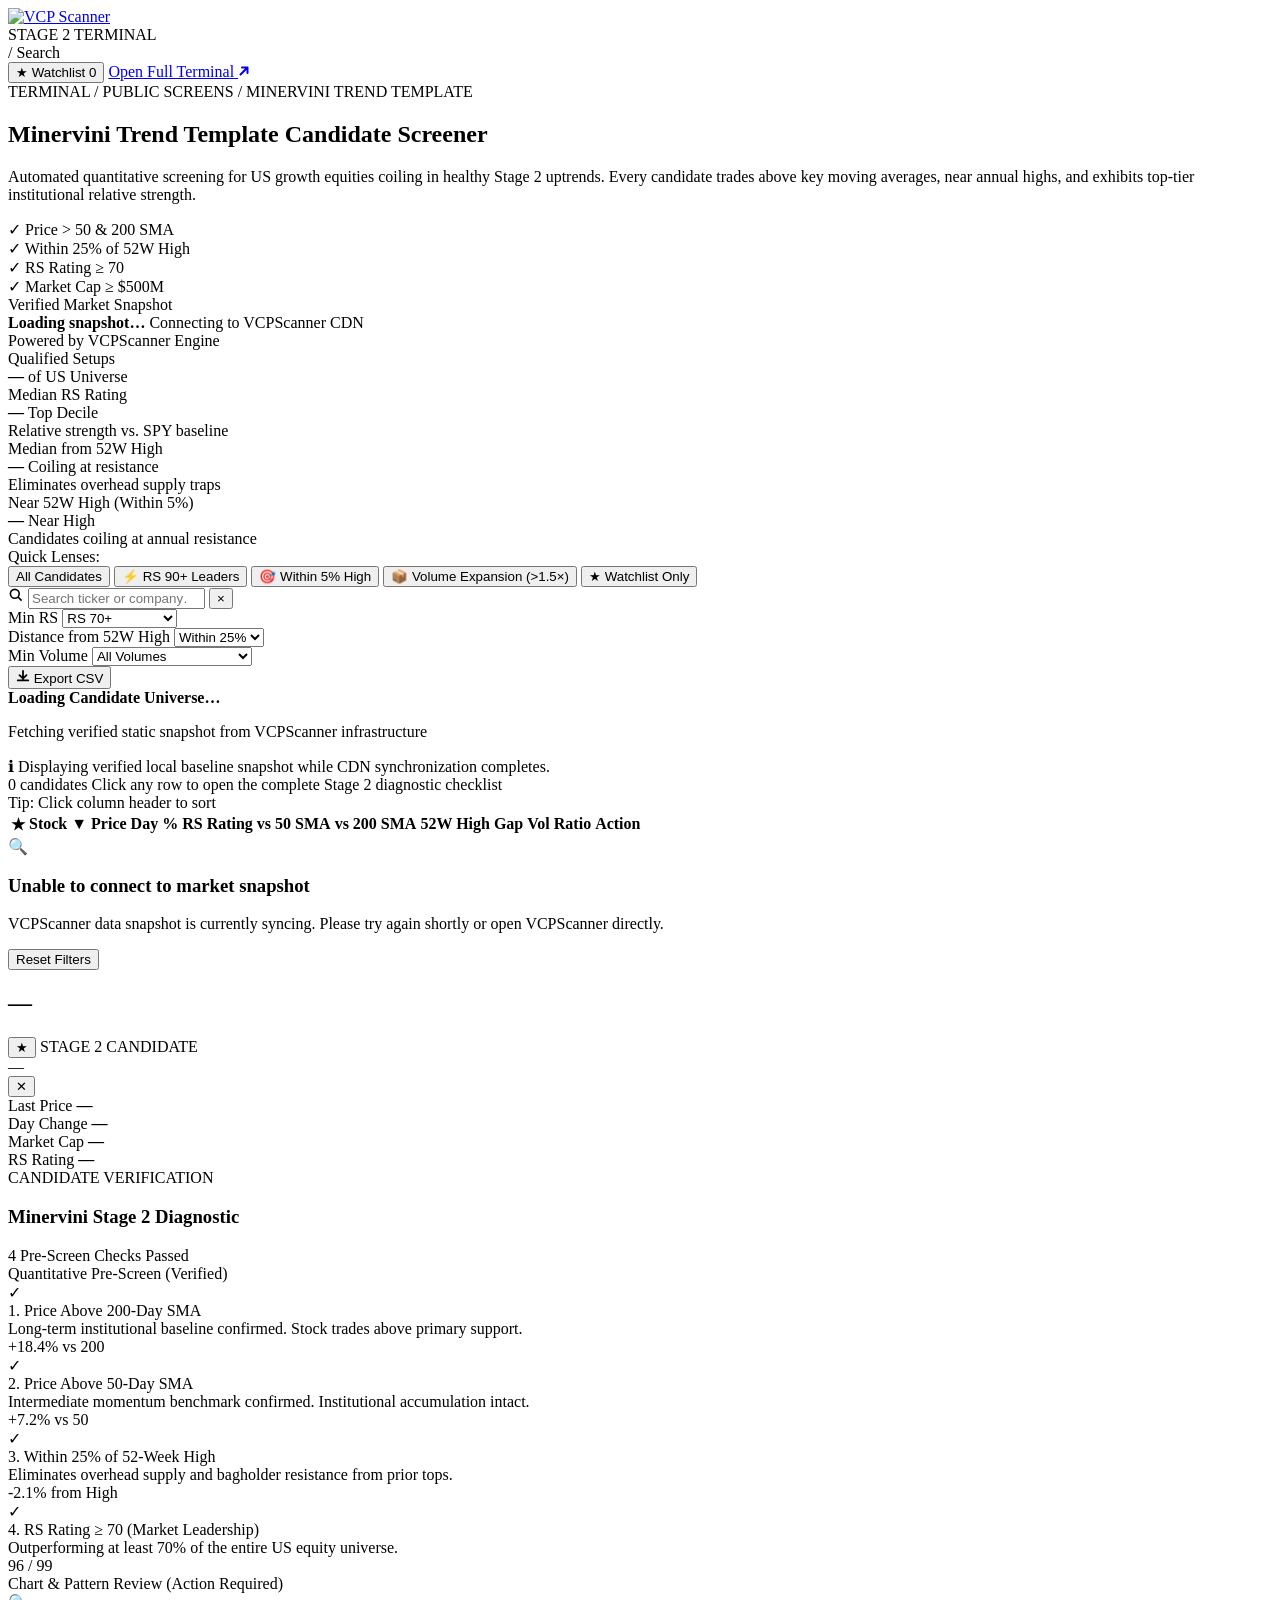
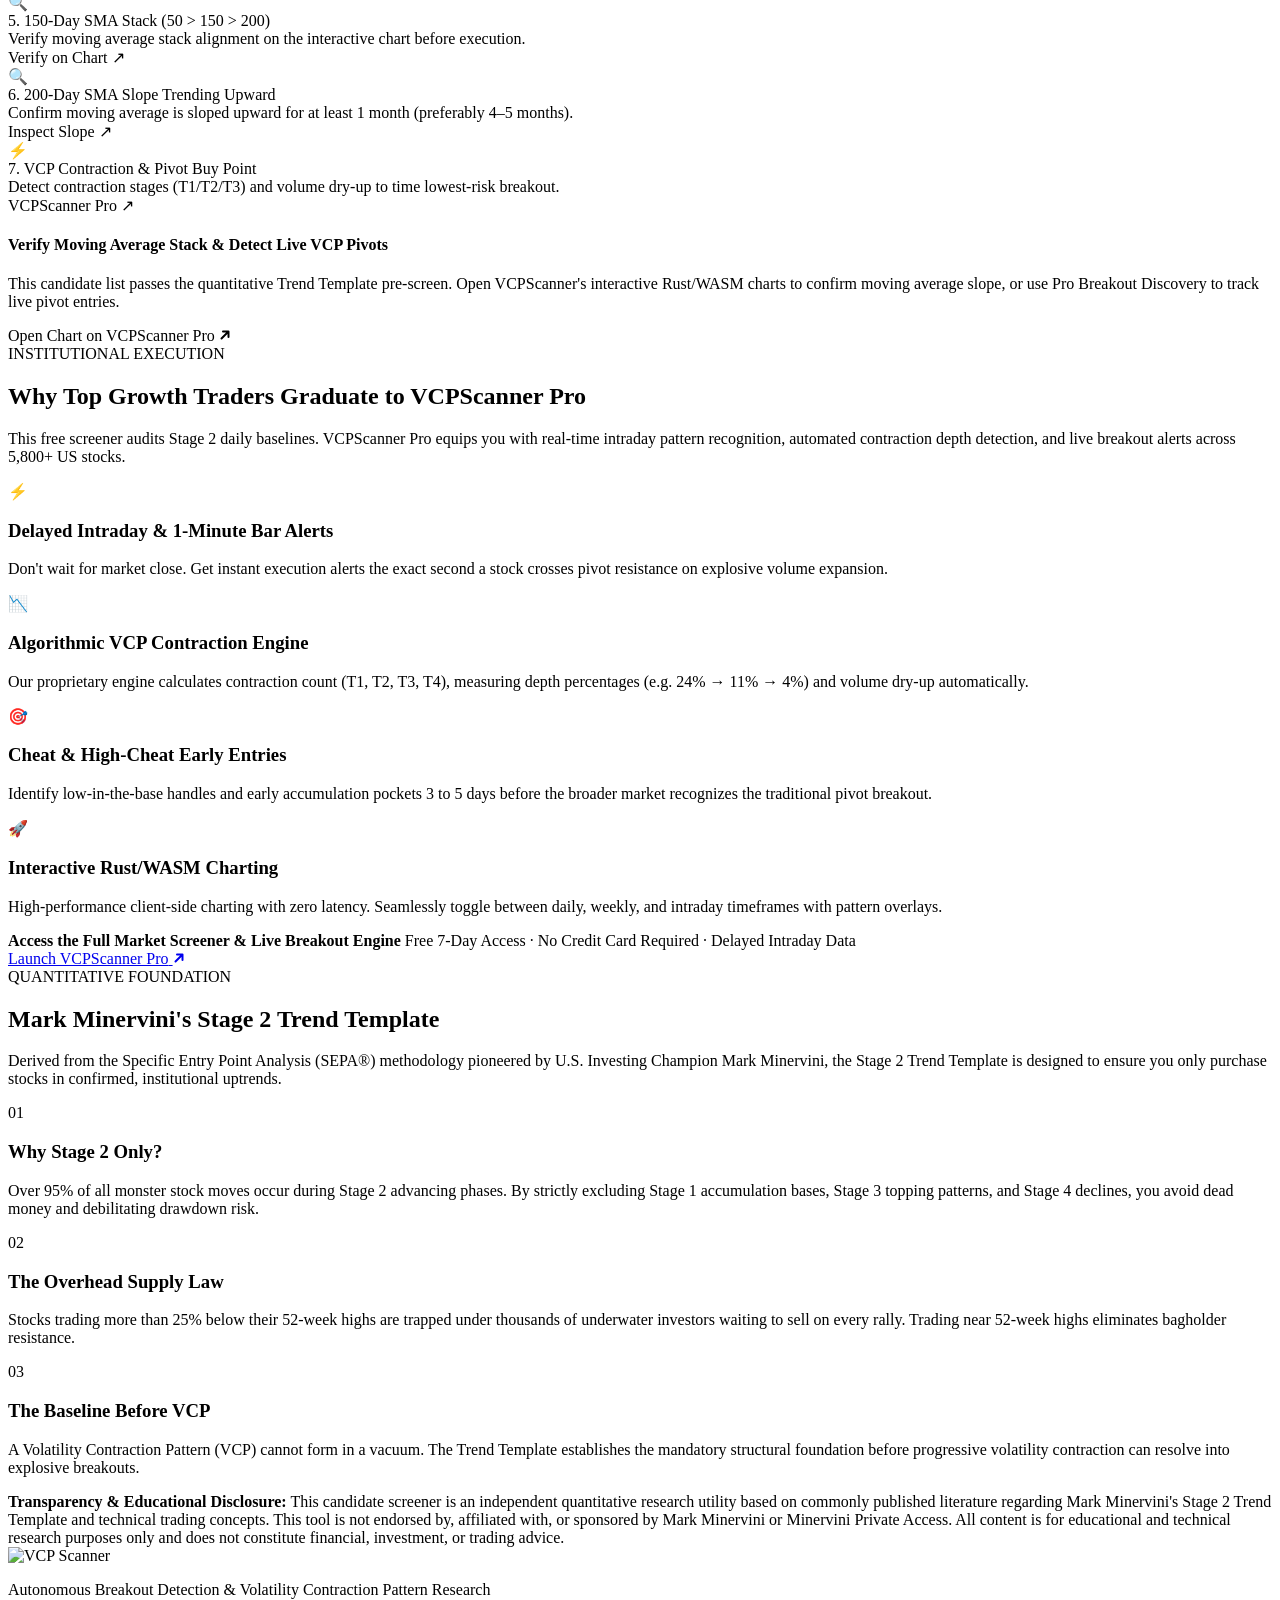
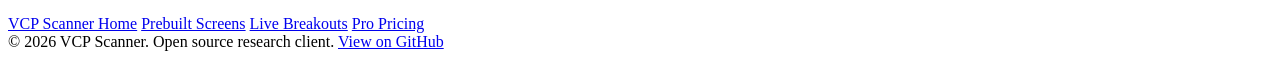
==== index.html @ d5af8a8f "Add index.html" ====
<!doctype html>
<html lang="en">
<head>
  <meta charset="utf-8">
  <meta name="viewport" content="width=device-width, initial-scale=1">
  <meta name="description" content="Free Minervini Trend Template stock screener. Real-time candidate ranking for US Stage 2 growth stocks passing moving average alignment, 52-week-high proximity, and RS Rating >= 70.">
  <meta name="keywords" content="Minervini trend template screener, Stage 2 stock scanner, VCP screener, Mark Minervini 8 rules, relative strength rating, breakout trading">
  <meta name="robots" content="index,follow,max-image-preview:large">
  <link rel="canonical" href="https://Anish1294.github.io/minervini-trend-template-screener/">
  
  <!-- Open Graph -->
  <meta property="og:type" content="website">
  <meta property="og:site_name" content="VCP Scanner">
  <meta property="og:title" content="Minervini Trend Template Stock Screener | VCP Scanner">
  <meta property="og:description" content="Institutional-grade Stage 2 trend scanner. Filter, inspect, and export US stocks passing Mark Minervini's Trend Template criteria with 8-rule diagnostic audit.">
  <meta property="og:url" content="https://Anish1294.github.io/minervini-trend-template-screener/">
  
  <title>Minervini Trend Template Screener | VCP Scanner</title>
  
  <!-- Fonts -->
  <link rel="preconnect" href="https://fonts.googleapis.com">
  <link rel="preconnect" href="https://fonts.gstatic.com" crossorigin>
  <link href="https://fonts.googleapis.com/css2?family=Inter:wght@400;500;600;700;800;900&family=JetBrains+Mono:wght@400;500;600;700&display=swap" rel="stylesheet">
  
  <link rel="icon" type="image/svg+xml" href="logo-icon.svg">
  <link rel="stylesheet" href="styles.css">
  
  <!-- JSON-LD Structured Data -->
  <script type="application/ld+json">
  {
    "@context": "https://schema.org",
    "@type": "WebApplication",
    "name": "Minervini Trend Template Stock Screener",
    "url": "https://Anish1294.github.io/minervini-trend-template-screener/",
    "applicationCategory": "FinanceApplication",
    "operatingSystem": "Any",
    "creator": {
      "@type": "Organization",
      "name": "VCP Scanner",
      "url": "https://vcpscanner.com"
    },
    "isAccessibleForFree": true,
    "description": "Interactive quantitative screener and diagnostic audit for US equities meeting Mark Minervini Stage 2 Trend Template criteria."
  }
  </script>
</head>
<body>

  <!-- Global Top Navigation -->
  <header class="topbar">
    <div class="topbar-inner">
      <div class="topbar-left">
        <a class="brand-link" href="https://vcpscanner.com/?utm_source=github&utm_medium=topbar_logo&utm_campaign=minervini-trend-template-screener" title="VCP Scanner Home">
          <img src="logo.svg" alt="VCP Scanner" class="brand-logo" width="168" height="27">
        </a>
        <div class="terminal-badge">
          <span class="pulse-dot"></span>
          <span class="badge-text">STAGE 2 TERMINAL</span>
        </div>
      </div>
      
      <div class="topbar-right">
        <div class="hotkey-tip" title="Press / to quickly search candidates">
          <span class="key-cap">/</span> <span>Search</span>
        </div>
        <button id="watchlist-toggle-btn" class="pill-btn" type="button" title="View Starred Stocks">
          <span class="star-icon">★</span>
          <span>Watchlist</span>
          <span id="watchlist-count" class="pill-counter">0</span>
        </button>
        <a class="btn-primary" data-product-link href="https://vcpscanner.com/screens/minervini-trend-template?utm_source=github&utm_medium=topbar_cta&utm_campaign=minervini-trend-template-screener">
          <span>Open Full Terminal</span>
          <svg class="btn-arrow" viewBox="0 0 12 12" width="12" height="12" fill="none" stroke="currentColor" stroke-width="2" stroke-linecap="round"><path d="M2.5 9.5L9.5 2.5M9.5 2.5H4M9.5 2.5V8"/></svg>
        </a>
      </div>
    </div>
  </header>

  <main class="page-container">
    
    <!-- Hero & Strategy Definition Header -->
    <section class="hero-section">
      <div class="hero-content">
        <div class="breadcrumb-row">
          <span class="crumb-dim">TERMINAL</span>
          <span class="crumb-slash">/</span>
          <span class="crumb-dim">PUBLIC SCREENS</span>
          <span class="crumb-slash">/</span>
          <span class="crumb-highlight">MINERVINI TREND TEMPLATE</span>
        </div>
        
        <h1 class="hero-title">
          Minervini Trend Template <span class="gradient-text">Candidate Screener</span>
        </h1>
        
        <p class="hero-desc">
          Automated quantitative screening for US growth equities coiling in healthy Stage 2 uptrends. Every candidate trades above key moving averages, near annual highs, and exhibits top-tier institutional relative strength.
        </p>

        <div class="criteria-pill-row">
          <div class="criteria-tag">
            <span class="criteria-icon">✓</span> Price > 50 &amp; 200 SMA
          </div>
          <div class="criteria-tag">
            <span class="criteria-icon">✓</span> Within 25% of 52W High
          </div>
          <div class="criteria-tag">
            <span class="criteria-icon">✓</span> RS Rating ≥ 70
          </div>
          <div class="criteria-tag">
            <span class="criteria-icon">✓</span> Market Cap ≥ $500M
          </div>
        </div>
      </div>

      <div class="freshness-card">
        <div class="freshness-header">
          <span class="status-indicator"></span>
          <span class="freshness-label">Verified Market Snapshot</span>
        </div>
        <div class="freshness-meta">
          <strong id="as-of" class="as-of-time">Loading snapshot…</strong>
          <span id="universe-note" class="universe-detail">Connecting to VCPScanner CDN</span>
        </div>
        <div class="freshness-footer">
          <span class="engine-tag">Powered by VCPScanner Engine</span>
        </div>
      </div>
    </section>

    <!-- Key Metrics & Breadth Overview -->
    <section class="kpi-grid" aria-label="Market Breadth and Screen Statistics">
      <div class="kpi-card">
        <div class="kpi-label">Qualified Setups</div>
        <div class="kpi-val-row">
          <strong id="stat-count" class="kpi-value">—</strong>
          <span id="stat-universe-pct" class="kpi-sub">of US Universe</span>
        </div>
        <div class="kpi-bar-wrap">
          <div id="kpi-qual-bar" class="kpi-bar-fill" style="width: 5%;"></div>
        </div>
      </div>

      <div class="kpi-card">
        <div class="kpi-label">Median RS Rating</div>
        <div class="kpi-val-row">
          <strong id="stat-rs" class="kpi-value">—</strong>
          <span class="kpi-badge badge-teal">Top Decile</span>
        </div>
        <div class="kpi-detail">Relative strength vs. SPY baseline</div>
      </div>

      <div class="kpi-card">
        <div class="kpi-label">Median from 52W High</div>
        <div class="kpi-val-row">
          <strong id="stat-high" class="kpi-value">—</strong>
          <span class="kpi-sub">Coiling at resistance</span>
        </div>
        <div class="kpi-detail">Eliminates overhead supply traps</div>
      </div>

      <div class="kpi-card accent-card">
        <div class="kpi-label">Near 52W High (Within 5%)</div>
        <div class="kpi-val-row">
          <strong id="stat-high5" class="kpi-value text-amber">—</strong>
          <span class="kpi-badge badge-amber">Near High</span>
        </div>
        <div class="kpi-detail">Candidates coiling at annual resistance</div>
      </div>
    </section>

    <!-- Interactive Terminal Screener Console -->
    <section class="screener-console">
      
      <!-- Quick Filter Chips Toolbar -->
      <div class="chips-container">
        <div class="chips-label">Quick Lenses:</div>
        <div class="chips-list">
          <button class="filter-chip active" data-chip="all" type="button">All Candidates</button>
          <button class="filter-chip" data-chip="RS90" type="button">⚡ RS 90+ Leaders</button>
          <button class="filter-chip" data-chip="HIGH5" type="button">🎯 Within 5% High</button>
          <button class="filter-chip" data-chip="VOL" type="button">📦 Volume Expansion (&gt;1.5×)</button>
          <button class="filter-chip" data-chip="STARRED" type="button">★ Watchlist Only</button>
        </div>
      </div>

      <!-- Controls & Filter Toolbar -->
      <div class="toolbar">
        <div class="search-box">
          <svg class="search-icon" viewBox="0 0 20 20" width="16" height="16" fill="none" stroke="currentColor" stroke-width="2">
            <circle cx="8.5" cy="8.5" r="5.5"/>
            <path d="M12.5 12.5L17 17"/>
          </svg>
          <input id="search" type="search" placeholder="Search ticker or company… (Press '/' to focus)" autocomplete="off" spellcheck="false">
          <button id="search-clear" class="search-clear-btn hidden" type="button" aria-label="Clear search">×</button>
        </div>

        <div class="filter-group">
          <div class="select-wrapper">
            <label for="rs-filter">Min RS</label>
            <select id="rs-filter">
              <option value="70">RS 70+</option>
              <option value="80">RS 80+</option>
              <option value="90">RS 90+ (Elite)</option>
              <option value="95">RS 95+ (Super)</option>
            </select>
          </div>

          <div class="select-wrapper">
            <label for="high-filter">Distance from 52W High</label>
            <select id="high-filter">
              <option value="25">Within 25%</option>
              <option value="15">Within 15%</option>
              <option value="10">Within 10%</option>
              <option value="5">Within 5%</option>
            </select>
          </div>

          <div class="select-wrapper">
            <label for="vol-filter">Min Volume</label>
            <select id="vol-filter">
              <option value="0">All Volumes</option>
              <option value="1.0">Above Average (1.0×+)</option>
              <option value="1.5">Expanding (1.5×+)</option>
              <option value="2.0">Heavy Volume (2.0×+)</option>
            </select>
          </div>

          <button id="export" class="btn-secondary" type="button" title="Download filtered candidates as CSV">
            <svg viewBox="0 0 16 16" width="14" height="14" fill="none" stroke="currentColor" stroke-width="2" stroke-linecap="round"><path d="M8 2v9M4 7l4 4 4-4M2 13h12"/></svg>
            <span>Export CSV</span>
          </button>
        </div>
      </div>

      <!-- State: Loading -->
      <div id="loading-state" class="state-container">
        <div class="terminal-loader">
          <div class="loader-ring"></div>
          <div class="loader-pulse"></div>
        </div>
        <strong class="state-heading">Loading Candidate Universe…</strong>
        <p class="state-sub">Fetching verified static snapshot from VCPScanner infrastructure</p>
      </div>

      <!-- State: Error Fallback Notice (hidden by default) -->
      <div id="fallback-notice" class="fallback-banner hidden">
        <span class="banner-icon">ℹ</span>
        <span class="banner-text">Displaying verified local baseline snapshot while CDN synchronization completes.</span>
      </div>

      <!-- Table Container -->
      <div id="table-state" class="table-container hidden">
        <div class="result-meta-bar">
          <div class="result-summary">
            <span id="result-count" class="count-badge">0 candidates</span>
            <span class="result-instruction">Click any row to open the complete Stage 2 diagnostic checklist</span>
          </div>
          <div class="table-shortcuts-hint">
            <span>Tip: Click column header to sort</span>
          </div>
        </div>

        <div class="table-scroll-wrap">
          <table class="data-table" id="screener-table">
            <thead>
              <tr>
                <th class="th-star" title="Star / Add to Watchlist">★</th>
                <th data-sort="ticker" class="th-ticker sorted-desc">
                  <span>Stock</span> <span class="sort-arrow">▼</span>
                </th>
                <th data-sort="price" class="th-num">
                  <span>Price</span> <span class="sort-arrow"></span>
                </th>
                <th data-sort="change_pct" class="th-num">
                  <span>Day %</span> <span class="sort-arrow"></span>
                </th>
                <th data-sort="rs_rating" class="th-num" title="Minervini Relative Strength Rating (0–99)">
                  <span>RS Rating</span> <span class="sort-arrow"></span>
                </th>
                <th data-sort="price_to_sma50" class="th-num" title="Price relative to 50-day Simple Moving Average">
                  <span>vs 50 SMA</span> <span class="sort-arrow"></span>
                </th>
                <th data-sort="price_to_sma200" class="th-num" title="Price relative to 200-day Simple Moving Average">
                  <span>vs 200 SMA</span> <span class="sort-arrow"></span>
                </th>
                <th data-sort="below_52w_high_pct" class="th-range" title="Proximity to 52-week High">
                  <span>52W High Gap</span> <span class="sort-arrow"></span>
                </th>
                <th data-sort="volume_ratio" class="th-vol" title="Volume vs. 50-Day Average Volume">
                  <span>Vol Ratio</span> <span class="sort-arrow"></span>
                </th>
                <th class="th-actions">Action</th>
              </tr>
            </thead>
            <tbody id="stock-rows">
              <!-- Rendered dynamically -->
            </tbody>
          </table>
        </div>

        <div id="empty-state" class="empty-results hidden">
          <div class="empty-icon">🔍</div>
          <h3>No candidates match the current filters</h3>
          <p>Try lowering the RS threshold, widening the distance from 52W high, or clearing your search term.</p>
          <button id="reset-filters-btn" class="btn-secondary compact" type="button">Reset Filters</button>
        </div>
      </div>
    </section>

    <!-- Slide-over Inspector Drawer: 8-Rule Stage 2 Audit -->
    <div id="inspector-overlay" class="drawer-overlay hidden"></div>
    
    <aside id="detail" class="inspector-drawer hidden" aria-labelledby="detail-ticker" aria-modal="true" role="dialog">
      <div class="drawer-header">
        <div class="drawer-stock-info">
          <div id="detail-logo-wrap" class="drawer-logo-wrap">
            <!-- Stock Logo injected -->
          </div>
          <div>
            <div class="drawer-symbol-row">
              <h2 id="detail-ticker" class="drawer-symbol">—</h2>
              <button id="detail-star-btn" class="star-btn-large" type="button" title="Toggle Watchlist">★</button>
              <span id="detail-badge" class="badge ready">STAGE 2 CANDIDATE</span>
            </div>
            <div id="detail-name" class="drawer-company-name">—</div>
          </div>
        </div>
        <button id="detail-close" class="drawer-close-btn" type="button" aria-label="Close Inspector">✕</button>
      </div>

      <div class="drawer-scroll-body">
        
        <!-- Live Price & Key Metrics Strip -->
        <div class="drawer-stats-strip">
          <div class="d-stat">
            <span class="d-stat-label">Last Price</span>
            <strong id="detail-price" class="d-stat-val font-mono">—</strong>
          </div>
          <div class="d-stat">
            <span class="d-stat-label">Day Change</span>
            <strong id="detail-change" class="d-stat-val font-mono">—</strong>
          </div>
          <div class="d-stat">
            <span class="d-stat-label">Market Cap</span>
            <strong id="detail-mcap" class="d-stat-val font-mono">—</strong>
          </div>
          <div class="d-stat">
            <span class="d-stat-label">RS Rating</span>
            <strong id="detail-rs" class="d-stat-val font-mono text-teal">—</strong>
          </div>
        </div>

        <!-- Two-Tier Stage 2 Diagnostic Checklist -->
        <div class="audit-section">
          <div class="audit-header">
            <div>
              <span class="audit-eyebrow">CANDIDATE VERIFICATION</span>
              <h3 class="audit-title">Minervini Stage 2 Diagnostic</h3>
            </div>
            <span class="audit-score-tag" id="audit-score-pill">4 Pre-Screen Checks Passed</span>
          </div>

          <div class="rules-list">
            <div class="rule-group-label">Quantitative Pre-Screen (Verified)</div>

            <div class="rule-row pass">
              <div class="rule-status">✓</div>
              <div class="rule-content">
                <div class="rule-title">1. Price Above 200-Day SMA</div>
                <div class="rule-desc">Long-term institutional baseline confirmed. Stock trades above primary support.</div>
              </div>
              <div class="rule-metric font-mono text-teal" id="rule-1-val">+18.4% vs 200</div>
            </div>

            <div class="rule-row pass">
              <div class="rule-status">✓</div>
              <div class="rule-content">
                <div class="rule-title">2. Price Above 50-Day SMA</div>
                <div class="rule-desc">Intermediate momentum benchmark confirmed. Institutional accumulation intact.</div>
              </div>
              <div class="rule-metric font-mono text-teal" id="rule-2-val">+7.2% vs 50</div>
            </div>

            <div class="rule-row pass">
              <div class="rule-status">✓</div>
              <div class="rule-content">
                <div class="rule-title">3. Within 25% of 52-Week High</div>
                <div class="rule-desc">Eliminates overhead supply and bagholder resistance from prior tops.</div>
              </div>
              <div class="rule-metric font-mono" id="rule-3-val">-2.1% from High</div>
            </div>

            <div class="rule-row pass">
              <div class="rule-status">✓</div>
              <div class="rule-content">
                <div class="rule-title">4. RS Rating ≥ 70 (Market Leadership)</div>
                <div class="rule-desc">Outperforming at least 70% of the entire US equity universe.</div>
              </div>
              <div class="rule-metric font-mono text-teal" id="rule-4-val">96 / 99</div>
            </div>

            <div class="rule-group-label">Chart &amp; Pattern Review (Action Required)</div>

            <div class="rule-row requires-review">
              <div class="rule-status verify">🔍</div>
              <div class="rule-content">
                <div class="rule-title">5. 150-Day SMA Stack (50 &gt; 150 &gt; 200)</div>
                <div class="rule-desc">Verify moving average stack alignment on the interactive chart before execution.</div>
              </div>
              <a class="rule-metric verify" id="rule-5-link" target="_blank" rel="noopener noreferrer">Verify on Chart ↗</a>
            </div>

            <div class="rule-row requires-review">
              <div class="rule-status verify">🔍</div>
              <div class="rule-content">
                <div class="rule-title">6. 200-Day SMA Slope Trending Upward</div>
                <div class="rule-desc">Confirm moving average is sloped upward for at least 1 month (preferably 4–5 months).</div>
              </div>
              <a class="rule-metric verify" id="rule-6-link" target="_blank" rel="noopener noreferrer">Inspect Slope ↗</a>
            </div>

            <div class="rule-row requires-review">
              <div class="rule-status pro">⚡</div>
              <div class="rule-content">
                <div class="rule-title">7. VCP Contraction &amp; Pivot Buy Point</div>
                <div class="rule-desc">Detect contraction stages (T1/T2/T3) and volume dry-up to time lowest-risk breakout.</div>
              </div>
              <a class="rule-metric pro" data-product-link target="_blank" rel="noopener noreferrer">VCPScanner Pro ↗</a>
            </div>
          </div>
        </div>

        <!-- Chart Deep Link & Terminal Actions -->
        <div class="drawer-actions-card">
          <div class="card-text">
            <h4>Verify Moving Average Stack &amp; Detect Live VCP Pivots</h4>
            <p>This candidate list passes the quantitative Trend Template pre-screen. Open VCPScanner's interactive Rust/WASM charts to confirm moving average slope, or use Pro Breakout Discovery to track live pivot entries.</p>
          </div>
          <a id="detail-link" class="btn-primary full-width" target="_blank" rel="noopener noreferrer">
            <span>Open Chart on VCPScanner Pro</span>
            <svg viewBox="0 0 12 12" width="12" height="12" fill="none" stroke="currentColor" stroke-width="2" stroke-linecap="round"><path d="M2.5 9.5L9.5 2.5M9.5 2.5H4M9.5 2.5V8"/></svg>
          </a>
        </div>

      </div>
    </aside>

    <!-- World-Class VCPScanner Upgrade Bento Grid -->
    <section class="upgrade-bento">
      <div class="bento-header">
        <div class="bento-eyebrow">INSTITUTIONAL EXECUTION</div>
        <h2 class="bento-title">Why Top Growth Traders Graduate to <span class="gradient-text">VCPScanner Pro</span></h2>
        <p class="bento-subtitle">
          This free screener audits Stage 2 daily baselines. VCPScanner Pro equips you with real-time intraday pattern recognition, automated contraction depth detection, and live breakout alerts across 5,800+ US stocks.
        </p>
      </div>

      <div class="bento-grid">
        <div class="bento-card card-glow">
          <div class="bento-icon">⚡</div>
          <h3>Delayed Intraday &amp; 1-Minute Bar Alerts</h3>
          <p>Don't wait for market close. Get instant execution alerts the exact second a stock crosses pivot resistance on explosive volume expansion.</p>
        </div>

        <div class="bento-card">
          <div class="bento-icon">📉</div>
          <h3>Algorithmic VCP Contraction Engine</h3>
          <p>Our proprietary engine calculates contraction count (T1, T2, T3, T4), measuring depth percentages (e.g. 24% → 11% → 4%) and volume dry-up automatically.</p>
        </div>

        <div class="bento-card">
          <div class="bento-icon">🎯</div>
          <h3>Cheat &amp; High-Cheat Early Entries</h3>
          <p>Identify low-in-the-base handles and early accumulation pockets 3 to 5 days before the broader market recognizes the traditional pivot breakout.</p>
        </div>

        <div class="bento-card">
          <div class="bento-icon">🚀</div>
          <h3>Interactive Rust/WASM Charting</h3>
          <p>High-performance client-side charting with zero latency. Seamlessly toggle between daily, weekly, and intraday timeframes with pattern overlays.</p>
        </div>
      </div>

      <div class="bento-cta-bar">
        <div class="cta-text">
          <strong>Access the Full Market Screener &amp; Live Breakout Engine</strong>
          <span>Free 7-Day Access · No Credit Card Required · Delayed Intraday Data</span>
        </div>
        <a class="btn-primary large" data-product-link href="https://vcpscanner.com/screens/minervini-trend-template?utm_source=github&utm_medium=bento_cta&utm_campaign=minervini-trend-template-screener">
          <span>Launch VCPScanner Pro</span>
          <svg viewBox="0 0 12 12" width="12" height="12" fill="none" stroke="currentColor" stroke-width="2" stroke-linecap="round"><path d="M2.5 9.5L9.5 2.5M9.5 2.5H4M9.5 2.5V8"/></svg>
        </a>
      </div>
    </section>

    <!-- Methodology & Educational Authority -->
    <section class="methodology-section">
      <div class="methodology-header">
        <span class="method-eyebrow">QUANTITATIVE FOUNDATION</span>
        <h2>Mark Minervini's Stage 2 Trend Template</h2>
        <p>
          Derived from the Specific Entry Point Analysis (SEPA®) methodology pioneered by U.S. Investing Champion Mark Minervini, the Stage 2 Trend Template is designed to ensure you only purchase stocks in confirmed, institutional uptrends.
        </p>
      </div>

      <div class="methodology-columns">
        <div class="method-card">
          <div class="method-num">01</div>
          <h3>Why Stage 2 Only?</h3>
          <p>Over 95% of all monster stock moves occur during Stage 2 advancing phases. By strictly excluding Stage 1 accumulation bases, Stage 3 topping patterns, and Stage 4 declines, you avoid dead money and debilitating drawdown risk.</p>
        </div>

        <div class="method-card">
          <div class="method-num">02</div>
          <h3>The Overhead Supply Law</h3>
          <p>Stocks trading more than 25% below their 52-week highs are trapped under thousands of underwater investors waiting to sell on every rally. Trading near 52-week highs eliminates bagholder resistance.</p>
        </div>

        <div class="method-card">
          <div class="method-num">03</div>
          <h3>The Baseline Before VCP</h3>
          <p>A Volatility Contraction Pattern (VCP) cannot form in a vacuum. The Trend Template establishes the mandatory structural foundation before progressive volatility contraction can resolve into explosive breakouts.</p>
        </div>
      </div>

      <div class="legal-disclaimer">
        <strong>Transparency &amp; Educational Disclosure:</strong>
        This candidate screener is an independent quantitative research utility based on commonly published literature regarding Mark Minervini's Stage 2 Trend Template and technical trading concepts. This tool is not endorsed by, affiliated with, or sponsored by Mark Minervini or Minervini Private Access. All content is for educational and technical research purposes only and does not constitute financial, investment, or trading advice.
      </div>
    </section>

  </main>

  <!-- Global Terminal Footer -->
  <footer class="footer">
    <div class="footer-inner">
      <div class="footer-brand">
        <img src="logo.svg" alt="VCP Scanner" class="footer-logo" width="140" height="23">
        <p class="footer-copy">Autonomous Breakout Detection &amp; Volatility Contraction Pattern Research</p>
      </div>

      <div class="footer-links">
        <a href="https://vcpscanner.com/?utm_source=github&utm_medium=footer&utm_campaign=minervini-trend-template-screener">VCP Scanner Home</a>
        <a href="https://vcpscanner.com/screens?utm_source=github&utm_medium=footer&utm_campaign=minervini-trend-template-screener">Prebuilt Screens</a>
        <a href="https://vcpscanner.com/breakout-stocks?utm_source=github&utm_medium=footer&utm_campaign=minervini-trend-template-screener">Live Breakouts</a>
        <a href="https://vcpscanner.com/pricing?utm_source=github&utm_medium=footer&utm_campaign=minervini-trend-template-screener">Pro Pricing</a>
      </div>

      <div class="footer-bottom">
        <span>&copy; <span id="copyright-year">2026</span> VCP Scanner. Open source research client.</span>
        <a class="source-link" href="https://github.com/Anish1294/minervini-trend-template-screener" target="_blank" rel="noopener noreferrer">View on GitHub</a>
      </div>
    </div>
  </footer>

  <script src="app.js" defer></script>
</body>
</html>
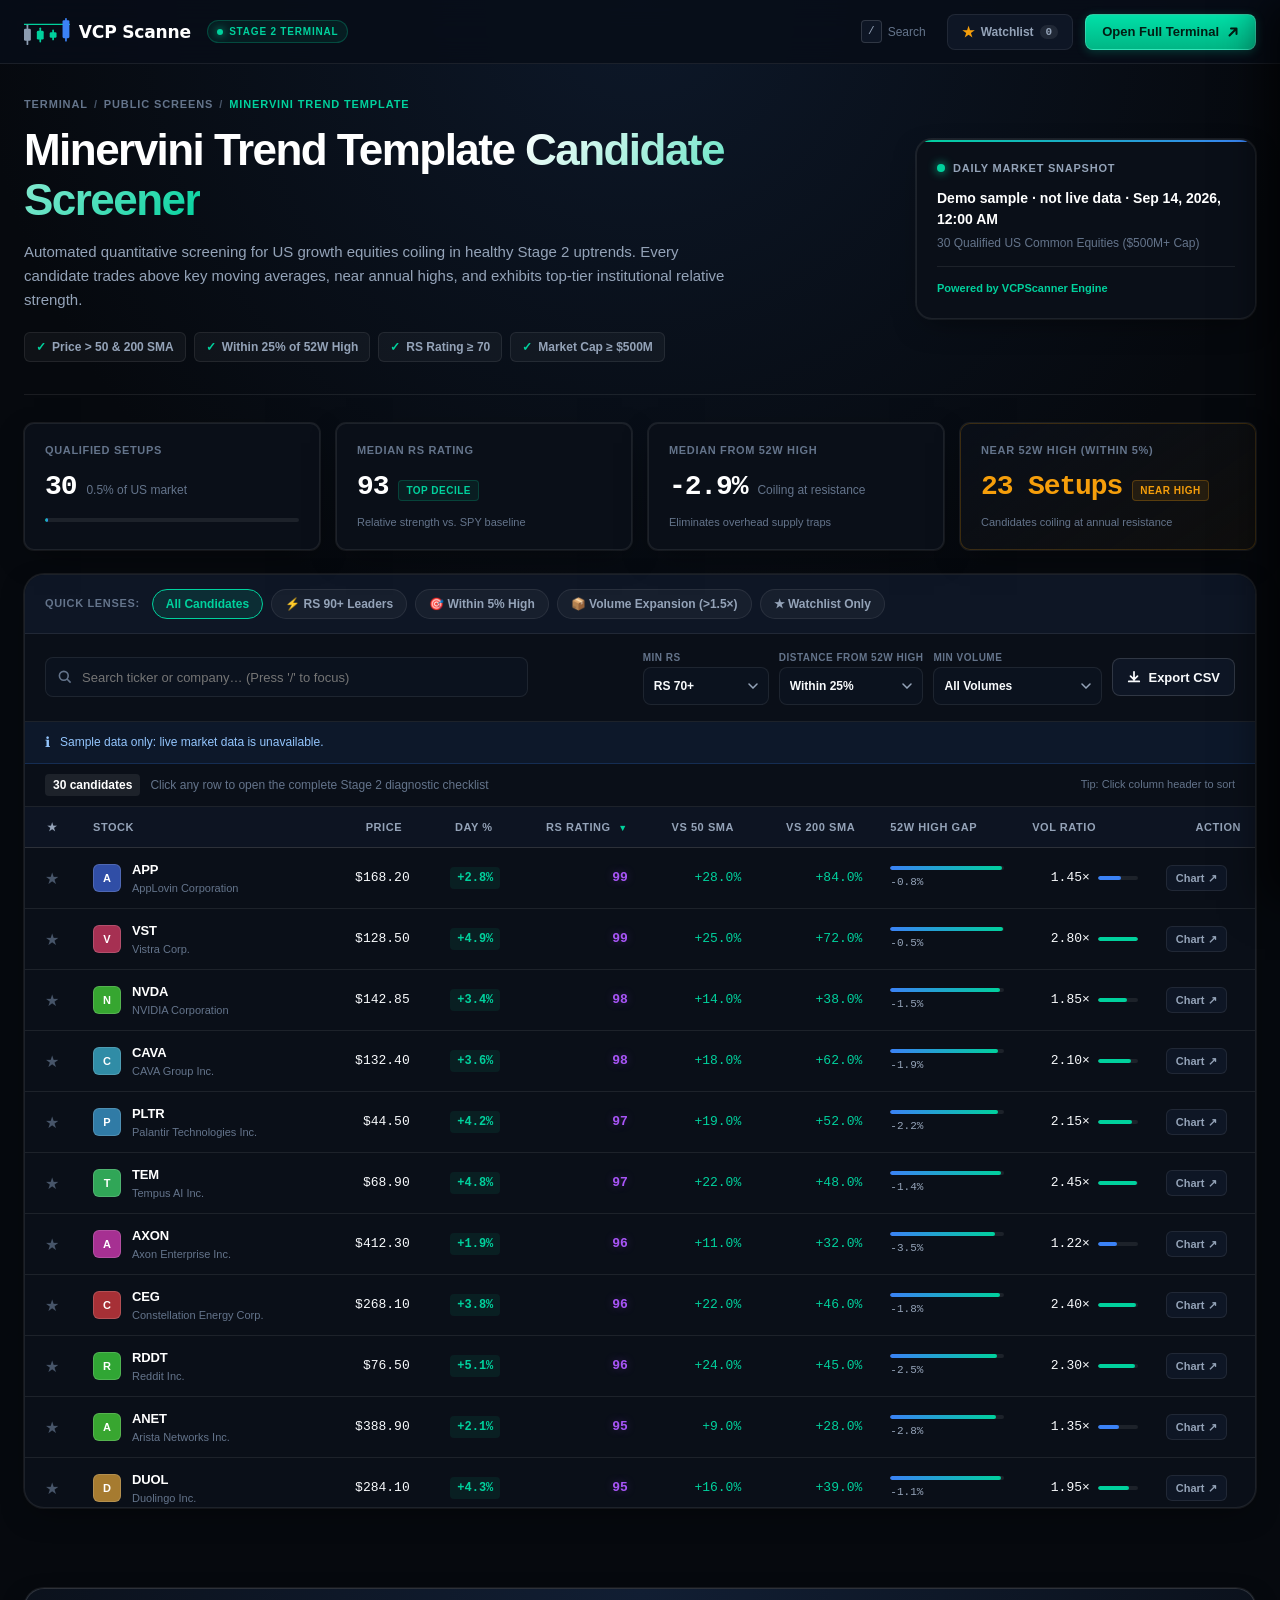
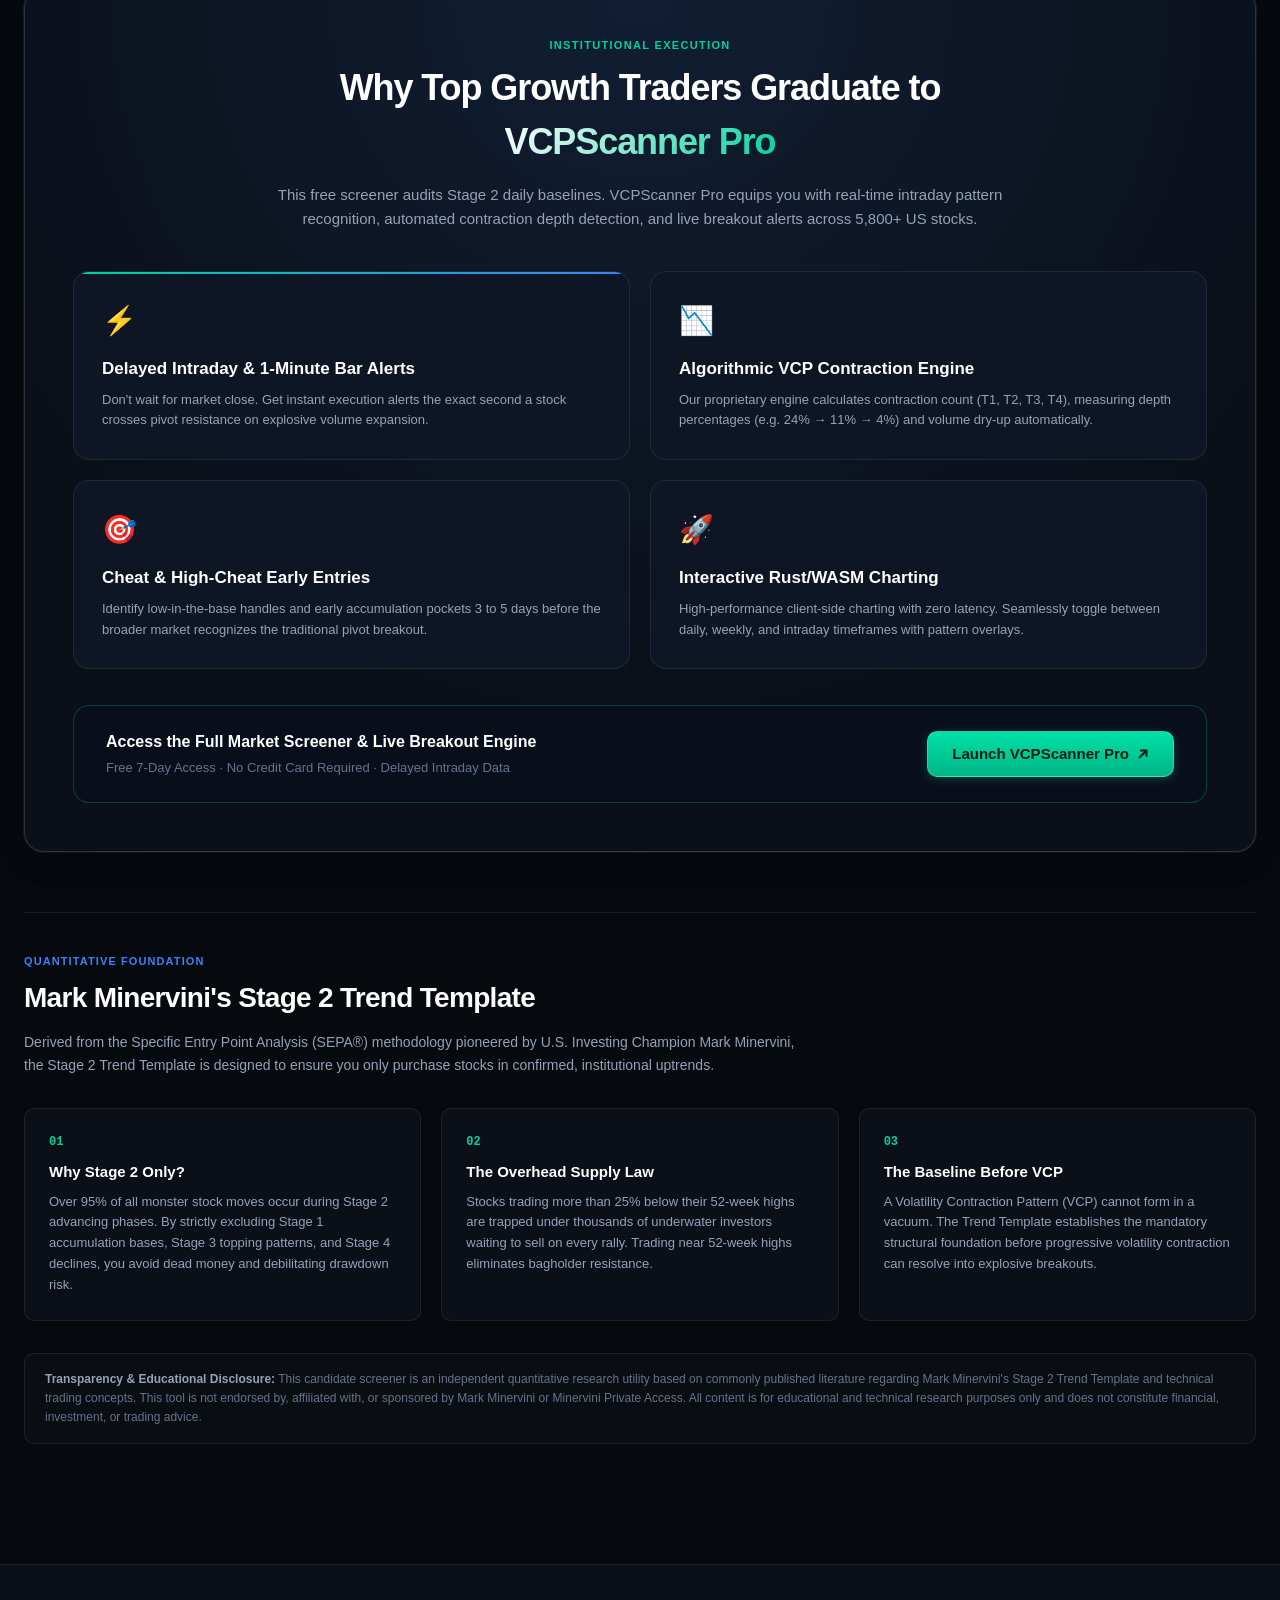
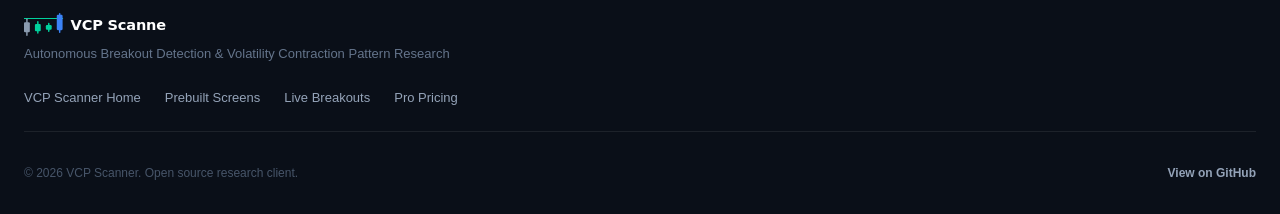
==== commit 2986f928: "Add index.html" ====
--- a/index.html
+++ b/index.html
@@ -116,11 +116,11 @@
       <div class="freshness-card">
         <div class="freshness-header">
           <span class="status-indicator"></span>
-          <span class="freshness-label">Verified Market Snapshot</span>
+          <span class="freshness-label">Daily Market Snapshot</span>
         </div>
         <div class="freshness-meta">
           <strong id="as-of" class="as-of-time">Loading snapshot…</strong>
-          <span id="universe-note" class="universe-detail">Connecting to VCPScanner CDN</span>
+          <span id="universe-note" class="universe-detail">Loading the latest published close</span>
         </div>
         <div class="freshness-footer">
           <span class="engine-tag">Powered by VCPScanner Engine</span>
@@ -240,13 +240,13 @@
           <div class="loader-pulse"></div>
         </div>
         <strong class="state-heading">Loading Candidate Universe…</strong>
-        <p class="state-sub">Fetching verified static snapshot from VCPScanner infrastructure</p>
+        <p class="state-sub">Fetching the latest published market snapshot</p>
       </div>
 
       <!-- State: Error Fallback Notice (hidden by default) -->
       <div id="fallback-notice" class="fallback-banner hidden">
         <span class="banner-icon">ℹ</span>
-        <span class="banner-text">Displaying verified local baseline snapshot while CDN synchronization completes.</span>
+        <span class="banner-text">Displaying the last successful market snapshot.</span>
       </div>
 
       <!-- Table Container -->
--- a/styles.css
+++ b/styles.css
@@ -0,0 +1,1920 @@
+/* ==========================================================================
+   VCP Scanner — Minervini Trend Template Institutional Terminal Stylesheet
+   World-Class Fintech Dark Theme | High-Density Data & Visual Evidence
+   ========================================================================== */
+
+:root {
+  /* Color Palette — Deep Obsidian & High-Contrast Accents */
+  --bg-canvas: #06090e;
+  --bg-surface: #0a0f18;
+  --bg-card: #0e1625;
+  --bg-card-hover: #131e33;
+  --bg-input: #0b121e;
+  --bg-elevated: #162238;
+  
+  --border-subtle: rgba(255, 255, 255, 0.08);
+  --border-medium: rgba(255, 255, 255, 0.14);
+  --border-focus: rgba(0, 209, 157, 0.5);
+  
+  --text-primary: #f8fafc;
+  --text-secondary: #94a3b8;
+  --text-muted: #64748b;
+  --text-dim: #475569;
+  
+  /* Brand Accents */
+  --accent-teal: #00d19d;
+  --accent-teal-hover: #00b887;
+  --accent-teal-glow: rgba(0, 209, 157, 0.16);
+  --accent-teal-subtle: rgba(0, 209, 157, 0.08);
+  
+  --accent-blue: #3b82f6;
+  --accent-blue-glow: rgba(59, 130, 246, 0.2);
+  --accent-blue-subtle: rgba(59, 130, 246, 0.08);
+  
+  --accent-amber: #f59e0b;
+  --accent-amber-glow: rgba(245, 158, 11, 0.2);
+  --accent-amber-subtle: rgba(245, 158, 11, 0.1);
+  
+  --accent-red: #ef4444;
+  --accent-red-subtle: rgba(239, 68, 68, 0.1);
+  
+  /* Typography */
+  --font-sans: 'Inter', -apple-system, BlinkMacSystemFont, 'Segoe UI', Roboto, sans-serif;
+  --font-mono: 'JetBrains Mono', 'Fira Code', Menlo, Consolas, monospace;
+  
+  /* Layout & Shadows */
+  --max-width: 1320px;
+  --radius-sm: 6px;
+  --radius-md: 10px;
+  --radius-lg: 16px;
+  --radius-xl: 20px;
+  --shadow-card: 0 10px 30px -10px rgba(0, 0, 0, 0.5), 0 0 0 1px var(--border-subtle);
+  --shadow-glow: 0 0 25px rgba(0, 209, 157, 0.15);
+}
+
+/* Reset & Global */
+*, *::before, *::after {
+  box-sizing: border-box;
+}
+
+html {
+  background-color: var(--bg-canvas);
+  color: var(--text-primary);
+  font-family: var(--font-sans);
+  font-size: 14px;
+  line-height: 1.5;
+  -webkit-font-smoothing: antialiased;
+  -moz-osx-font-smoothing: grayscale;
+  scroll-behavior: smooth;
+}
+
+body {
+  margin: 0;
+  padding: 0;
+  min-height: 100vh;
+  display: flex;
+  flex-direction: column;
+  background: radial-gradient(circle at 50% 0%, #0d1829 0%, var(--bg-canvas) 60%);
+  background-attachment: fixed;
+}
+
+a {
+  color: inherit;
+  text-decoration: none;
+}
+
+button, select, input {
+  font-family: inherit;
+  color: inherit;
+}
+
+.font-mono {
+  font-family: var(--font-mono);
+  font-feature-settings: 'tnum' 1, 'zero' 1;
+}
+
+.text-teal {
+  color: var(--accent-teal) !important;
+}
+
+.text-amber {
+  color: var(--accent-amber) !important;
+}
+
+.text-red {
+  color: var(--accent-red) !important;
+}
+
+.hidden {
+  display: none !important;
+}
+
+/* ==========================================================================
+   Header & Top Navigation
+   ========================================================================== */
+.topbar {
+  position: sticky;
+  top: 0;
+  z-index: 100;
+  height: 64px;
+  background: rgba(8, 14, 24, 0.85);
+  backdrop-filter: blur(16px);
+  -webkit-backdrop-filter: blur(16px);
+  border-bottom: 1px solid var(--border-subtle);
+}
+
+.topbar-inner {
+  max-width: var(--max-width);
+  margin: 0 auto;
+  height: 100%;
+  padding: 0 24px;
+  display: flex;
+  align-items: center;
+  justify-content: space-between;
+  gap: 20px;
+}
+
+.topbar-left {
+  display: flex;
+  align-items: center;
+  gap: 16px;
+}
+
+.brand-link {
+  display: flex;
+  align-items: center;
+  transition: opacity 0.15s ease;
+}
+
+.brand-link:hover {
+  opacity: 0.9;
+}
+
+.brand-logo {
+  height: 27px;
+  width: auto;
+  display: block;
+}
+
+.terminal-badge {
+  display: inline-flex;
+  align-items: center;
+  gap: 6px;
+  padding: 3px 9px;
+  background: rgba(0, 209, 157, 0.08);
+  border: 1px solid rgba(0, 209, 157, 0.25);
+  border-radius: 999px;
+}
+
+.pulse-dot {
+  width: 6px;
+  height: 6px;
+  border-radius: 50%;
+  background: var(--accent-teal);
+  box-shadow: 0 0 8px var(--accent-teal);
+  animation: pulse-glow 2s infinite ease-in-out;
+}
+
+@keyframes pulse-glow {
+  0%, 100% { opacity: 1; transform: scale(1); }
+  50% { opacity: 0.4; transform: scale(0.85); }
+}
+
+.badge-text {
+  font-size: 10px;
+  font-weight: 750;
+  letter-spacing: 0.08em;
+  color: var(--accent-teal);
+}
+
+.topbar-right {
+  display: flex;
+  align-items: center;
+  gap: 12px;
+}
+
+.hotkey-tip {
+  display: inline-flex;
+  align-items: center;
+  gap: 6px;
+  padding: 4px 9px;
+  color: var(--text-muted);
+  font-size: 12px;
+}
+
+.key-cap {
+  display: inline-block;
+  padding: 2px 6px;
+  background: var(--bg-card);
+  border: 1px solid var(--border-medium);
+  border-radius: 4px;
+  font-family: var(--font-mono);
+  font-size: 11px;
+  color: var(--text-secondary);
+}
+
+.pill-btn {
+  display: inline-flex;
+  align-items: center;
+  gap: 6px;
+  height: 36px;
+  padding: 0 14px;
+  background: var(--bg-card);
+  border: 1px solid var(--border-subtle);
+  border-radius: 8px;
+  color: var(--text-secondary);
+  font-size: 12px;
+  font-weight: 600;
+  cursor: pointer;
+  transition: all 0.2s ease;
+}
+
+.pill-btn:hover {
+  background: var(--bg-card-hover);
+  border-color: var(--border-medium);
+  color: var(--text-primary);
+}
+
+.star-icon {
+  color: var(--accent-amber);
+  font-size: 14px;
+}
+
+.pill-counter {
+  padding: 1px 6px;
+  border-radius: 999px;
+  background: rgba(255, 255, 255, 0.08);
+  font-size: 11px;
+  font-family: var(--font-mono);
+}
+
+.btn-primary {
+  display: inline-flex;
+  align-items: center;
+  gap: 8px;
+  height: 36px;
+  padding: 0 16px;
+  background: linear-gradient(180deg, #00e0a8 0%, #00b685 100%);
+  border: 1px solid rgba(255, 255, 255, 0.2);
+  border-radius: 8px;
+  color: #031c13;
+  font-size: 13px;
+  font-weight: 700;
+  box-shadow: 0 2px 10px rgba(0, 209, 157, 0.25);
+  cursor: pointer;
+  transition: all 0.2s ease;
+  white-space: nowrap;
+}
+
+.btn-primary:hover {
+  background: linear-gradient(180deg, #0ce9b0 0%, #00c792 100%);
+  box-shadow: 0 4px 16px rgba(0, 209, 157, 0.4);
+  transform: translateY(-1px);
+}
+
+.btn-primary.large {
+  height: 46px;
+  padding: 0 24px;
+  font-size: 15px;
+  border-radius: 10px;
+}
+
+.btn-arrow {
+  transition: transform 0.2s ease;
+}
+
+.btn-primary:hover .btn-arrow {
+  transform: translate(2px, -2px);
+}
+
+.btn-secondary {
+  display: inline-flex;
+  align-items: center;
+  gap: 7px;
+  height: 38px;
+  padding: 0 14px;
+  background: var(--bg-card);
+  border: 1px solid var(--border-medium);
+  border-radius: 8px;
+  color: var(--text-primary);
+  font-size: 13px;
+  font-weight: 600;
+  cursor: pointer;
+  transition: all 0.15s ease;
+}
+
+.btn-secondary:hover {
+  background: var(--bg-card-hover);
+  border-color: rgba(255, 255, 255, 0.25);
+}
+
+.btn-secondary.compact {
+  height: 32px;
+  padding: 0 12px;
+  font-size: 12px;
+}
+
+/* ==========================================================================
+   Page Layout & Hero Section
+   ========================================================================== */
+.page-container {
+  max-width: var(--max-width);
+  margin: 0 auto;
+  padding: 32px 24px 60px;
+  width: 100%;
+}
+
+.hero-section {
+  display: grid;
+  grid-template-columns: 1fr 340px;
+  gap: 40px;
+  align-items: center;
+  padding-bottom: 32px;
+  border-bottom: 1px solid var(--border-subtle);
+  margin-bottom: 28px;
+}
+
+.breadcrumb-row {
+  display: flex;
+  align-items: center;
+  gap: 6px;
+  font-size: 11px;
+  font-weight: 700;
+  letter-spacing: 0.08em;
+  margin-bottom: 12px;
+}
+
+.crumb-dim {
+  color: var(--text-muted);
+}
+
+.crumb-slash {
+  color: var(--text-dim);
+}
+
+.crumb-highlight {
+  color: var(--accent-teal);
+}
+
+.hero-title {
+  margin: 0 0 14px;
+  font-size: clamp(30px, 3.6vw, 44px);
+  font-weight: 800;
+  line-height: 1.15;
+  letter-spacing: -0.035em;
+  color: #ffffff;
+}
+
+.gradient-text {
+  background: linear-gradient(135deg, #ffffff 0%, #00d19d 100%);
+  -webkit-background-clip: text;
+  -webkit-text-fill-color: transparent;
+}
+
+.hero-desc {
+  margin: 0 0 20px;
+  font-size: 15px;
+  line-height: 1.6;
+  color: var(--text-secondary);
+  max-width: 720px;
+}
+
+.criteria-pill-row {
+  display: flex;
+  flex-wrap: wrap;
+  gap: 8px;
+}
+
+.criteria-tag {
+  display: inline-flex;
+  align-items: center;
+  gap: 6px;
+  padding: 5px 11px;
+  background: rgba(255, 255, 255, 0.04);
+  border: 1px solid var(--border-subtle);
+  border-radius: 6px;
+  color: var(--text-secondary);
+  font-size: 12px;
+  font-weight: 550;
+}
+
+.criteria-icon {
+  color: var(--accent-teal);
+  font-weight: 800;
+}
+
+/* Freshness Card */
+.freshness-card {
+  background: var(--bg-surface);
+  border: 1px solid var(--border-subtle);
+  border-radius: var(--radius-lg);
+  padding: 20px;
+  box-shadow: var(--shadow-card);
+  position: relative;
+  overflow: hidden;
+}
+
+.freshness-card::before {
+  content: '';
+  position: absolute;
+  top: 0;
+  left: 0;
+  right: 0;
+  height: 2px;
+  background: linear-gradient(90deg, var(--accent-teal), var(--accent-blue));
+}
+
+.freshness-header {
+  display: flex;
+  align-items: center;
+  gap: 8px;
+  margin-bottom: 12px;
+}
+
+.status-indicator {
+  width: 8px;
+  height: 8px;
+  border-radius: 50%;
+  background: var(--accent-teal);
+  box-shadow: 0 0 10px var(--accent-teal);
+}
+
+.freshness-label {
+  font-size: 11px;
+  font-weight: 750;
+  text-transform: uppercase;
+  letter-spacing: 0.07em;
+  color: var(--text-secondary);
+}
+
+.freshness-meta {
+  display: flex;
+  flex-direction: column;
+  gap: 4px;
+  margin-bottom: 14px;
+}
+
+.as-of-time {
+  font-size: 14px;
+  font-weight: 700;
+  color: #ffffff;
+}
+
+.universe-detail {
+  font-size: 12px;
+  color: var(--text-muted);
+}
+
+.freshness-footer {
+  padding-top: 10px;
+  border-top: 1px solid var(--border-subtle);
+}
+
+.engine-tag {
+  font-size: 11px;
+  font-weight: 600;
+  color: var(--accent-teal);
+}
+
+/* ==========================================================================
+   KPI Summary Bento Bar
+   ========================================================================== */
+.kpi-grid {
+  display: grid;
+  grid-template-columns: repeat(4, 1fr);
+  gap: 16px;
+  margin-bottom: 24px;
+}
+
+.kpi-card {
+  background: var(--bg-surface);
+  border: 1px solid var(--border-subtle);
+  border-radius: var(--radius-md);
+  padding: 18px 20px;
+  box-shadow: var(--shadow-card);
+  transition: transform 0.2s ease, border-color 0.2s ease;
+}
+
+.kpi-card:hover {
+  transform: translateY(-2px);
+  border-color: var(--border-medium);
+}
+
+.kpi-card.accent-card {
+  background: linear-gradient(145deg, var(--bg-surface) 0%, rgba(245, 158, 11, 0.04) 100%);
+  border-color: rgba(245, 158, 11, 0.2);
+}
+
+.kpi-label {
+  font-size: 11px;
+  font-weight: 750;
+  text-transform: uppercase;
+  letter-spacing: 0.06em;
+  color: var(--text-muted);
+  margin-bottom: 8px;
+}
+
+.kpi-val-row {
+  display: flex;
+  align-items: baseline;
+  gap: 10px;
+}
+
+.kpi-value {
+  font-family: var(--font-mono);
+  font-size: 28px;
+  font-weight: 700;
+  letter-spacing: -0.04em;
+  color: #ffffff;
+}
+
+.kpi-sub {
+  font-size: 12px;
+  color: var(--text-muted);
+}
+
+.kpi-badge {
+  font-size: 10px;
+  font-weight: 750;
+  padding: 2px 7px;
+  border-radius: 4px;
+  text-transform: uppercase;
+  letter-spacing: 0.05em;
+}
+
+.badge-teal {
+  background: var(--accent-teal-subtle);
+  color: var(--accent-teal);
+  border: 1px solid rgba(0, 209, 157, 0.2);
+}
+
+.badge-amber {
+  background: var(--accent-amber-subtle);
+  color: var(--accent-amber);
+  border: 1px solid rgba(245, 158, 11, 0.25);
+}
+
+.kpi-bar-wrap {
+  margin-top: 10px;
+  height: 4px;
+  background: rgba(255, 255, 255, 0.08);
+  border-radius: 999px;
+  overflow: hidden;
+}
+
+.kpi-bar-fill {
+  height: 100%;
+  background: linear-gradient(90deg, var(--accent-teal), var(--accent-blue));
+  border-radius: 999px;
+  transition: width 0.5s ease;
+}
+
+.kpi-detail {
+  margin-top: 6px;
+  font-size: 11px;
+  color: var(--text-muted);
+}
+
+/* ==========================================================================
+   Interactive Screener Console & Toolbars
+   ========================================================================== */
+.screener-console {
+  background: var(--bg-surface);
+  border: 1px solid var(--border-subtle);
+  border-radius: var(--radius-xl);
+  box-shadow: var(--shadow-card);
+  overflow: hidden;
+  margin-bottom: 60px;
+}
+
+/* Chips Toolbar */
+.chips-container {
+  display: flex;
+  align-items: center;
+  gap: 12px;
+  padding: 14px 20px;
+  background: var(--bg-card);
+  border-bottom: 1px solid var(--border-subtle);
+  overflow-x: auto;
+}
+
+.chips-label {
+  font-size: 11px;
+  font-weight: 750;
+  text-transform: uppercase;
+  letter-spacing: 0.06em;
+  color: var(--text-muted);
+  white-space: nowrap;
+}
+
+.chips-list {
+  display: flex;
+  align-items: center;
+  gap: 8px;
+}
+
+.filter-chip {
+  height: 30px;
+  padding: 0 13px;
+  background: rgba(255, 255, 255, 0.04);
+  border: 1px solid var(--border-subtle);
+  border-radius: 999px;
+  color: var(--text-secondary);
+  font-size: 12px;
+  font-weight: 600;
+  cursor: pointer;
+  white-space: nowrap;
+  transition: all 0.15s ease;
+}
+
+.filter-chip:hover {
+  background: rgba(255, 255, 255, 0.08);
+  color: var(--text-primary);
+  border-color: var(--border-medium);
+}
+
+.filter-chip.active {
+  background: rgba(0, 209, 157, 0.12);
+  border-color: var(--accent-teal);
+  color: var(--accent-teal);
+  font-weight: 700;
+}
+
+/* Controls Toolbar */
+.toolbar {
+  display: grid;
+  grid-template-columns: 1.4fr 2fr;
+  gap: 16px;
+  padding: 16px 20px;
+  border-bottom: 1px solid var(--border-subtle);
+  align-items: center;
+}
+
+.search-box {
+  position: relative;
+  display: flex;
+  align-items: center;
+}
+
+.search-icon {
+  position: absolute;
+  left: 12px;
+  color: var(--text-muted);
+  pointer-events: none;
+}
+
+.search-box input {
+  width: 100%;
+  height: 40px;
+  padding: 0 36px 0 36px;
+  background: var(--bg-input);
+  border: 1px solid var(--border-subtle);
+  border-radius: 8px;
+  font-size: 13px;
+  color: var(--text-primary);
+  outline: none;
+  transition: border-color 0.2s ease, box-shadow 0.2s ease;
+}
+
+.search-box input:focus {
+  border-color: var(--accent-teal);
+  box-shadow: 0 0 0 3px rgba(0, 209, 157, 0.12);
+}
+
+.search-clear-btn {
+  position: absolute;
+  right: 10px;
+  background: none;
+  border: none;
+  color: var(--text-muted);
+  font-size: 18px;
+  cursor: pointer;
+  padding: 2px 6px;
+}
+
+.search-clear-btn:hover {
+  color: var(--text-primary);
+}
+
+.filter-group {
+  display: flex;
+  align-items: center;
+  gap: 10px;
+  justify-content: flex-end;
+}
+
+.select-wrapper {
+  display: flex;
+  flex-direction: column;
+  gap: 2px;
+}
+
+.select-wrapper label {
+  font-size: 10px;
+  font-weight: 700;
+  text-transform: uppercase;
+  letter-spacing: 0.05em;
+  color: var(--text-muted);
+}
+
+.select-wrapper select {
+  height: 38px;
+  padding: 0 28px 0 10px;
+  background: var(--bg-input);
+  border: 1px solid var(--border-subtle);
+  border-radius: 8px;
+  color: var(--text-primary);
+  font-size: 12px;
+  font-weight: 550;
+  outline: none;
+  cursor: pointer;
+  appearance: none;
+  background-image: url("data:image/svg+xml,%3Csvg xmlns='http://www.w3.org/2000/svg' width='10' height='6' viewBox='0 0 10 6'%3E%3Cpath fill='none' stroke='%2394a3b8' stroke-width='1.5' stroke-linecap='round' d='M1 1l4 4 4-4'/%3E%3C/svg%3E");
+  background-repeat: no-repeat;
+  background-position: right 10px center;
+  transition: border-color 0.15s ease;
+}
+
+.select-wrapper select:focus {
+  border-color: var(--accent-teal);
+}
+
+/* Fallback / Offline Notice */
+.fallback-banner {
+  display: flex;
+  align-items: center;
+  gap: 10px;
+  padding: 10px 20px;
+  background: rgba(59, 130, 246, 0.08);
+  border-bottom: 1px solid rgba(59, 130, 246, 0.2);
+  color: #93c5fd;
+  font-size: 12px;
+}
+
+.banner-icon {
+  font-size: 14px;
+}
+
+/* Loading & Empty States */
+.state-container {
+  display: flex;
+  flex-direction: column;
+  align-items: center;
+  justify-content: center;
+  min-height: 380px;
+  padding: 40px 20px;
+  text-align: center;
+}
+
+.terminal-loader {
+  position: relative;
+  width: 46px;
+  height: 46px;
+  margin-bottom: 20px;
+}
+
+.loader-ring {
+  position: absolute;
+  inset: 0;
+  border: 3px solid rgba(0, 209, 157, 0.15);
+  border-top-color: var(--accent-teal);
+  border-radius: 50%;
+  animation: spin 0.8s linear infinite;
+}
+
+.loader-pulse {
+  position: absolute;
+  inset: 12px;
+  background: var(--accent-teal);
+  border-radius: 50%;
+  opacity: 0.3;
+  animation: pulse-glow 1.5s infinite ease-in-out;
+}
+
+@keyframes spin {
+  to { transform: rotate(360deg); }
+}
+
+.state-heading {
+  font-size: 17px;
+  color: #ffffff;
+  margin-bottom: 6px;
+}
+
+.state-sub {
+  font-size: 13px;
+  color: var(--text-muted);
+  margin: 0;
+}
+
+.empty-results {
+  display: flex;
+  flex-direction: column;
+  align-items: center;
+  justify-content: center;
+  padding: 60px 20px;
+  text-align: center;
+}
+
+.empty-icon {
+  font-size: 36px;
+  margin-bottom: 14px;
+  opacity: 0.6;
+}
+
+.empty-results h3 {
+  margin: 0 0 6px;
+  font-size: 18px;
+  color: #ffffff;
+}
+
+.empty-results p {
+  margin: 0 0 18px;
+  font-size: 13px;
+  color: var(--text-muted);
+  max-width: 440px;
+}
+
+/* ==========================================================================
+   Financial Data Table
+   ========================================================================== */
+.table-container {
+  position: relative;
+}
+
+.result-meta-bar {
+  display: flex;
+  justify-content: space-between;
+  align-items: center;
+  padding: 10px 20px;
+  background: var(--bg-surface);
+  border-bottom: 1px solid var(--border-subtle);
+  font-size: 12px;
+}
+
+.result-summary {
+  display: flex;
+  align-items: center;
+  gap: 10px;
+}
+
+.count-badge {
+  font-weight: 750;
+  color: #ffffff;
+  padding: 2px 8px;
+  background: rgba(255, 255, 255, 0.08);
+  border-radius: 4px;
+}
+
+.result-instruction {
+  color: var(--text-muted);
+}
+
+.table-shortcuts-hint {
+  color: var(--text-muted);
+  font-size: 11px;
+}
+
+.table-scroll-wrap {
+  overflow-x: auto;
+  max-height: 700px;
+  scrollbar-width: thin;
+  scrollbar-color: var(--bg-elevated) transparent;
+}
+
+.table-scroll-wrap::-webkit-scrollbar {
+  width: 6px;
+  height: 6px;
+}
+
+.table-scroll-wrap::-webkit-scrollbar-thumb {
+  background: var(--bg-elevated);
+  border-radius: 3px;
+}
+
+.data-table {
+  width: 100%;
+  border-collapse: collapse;
+  white-space: nowrap;
+  font-size: 13px;
+}
+
+.data-table th {
+  position: sticky;
+  top: 0;
+  z-index: 10;
+  background: #0d1422;
+  color: var(--text-secondary);
+  font-size: 11px;
+  font-weight: 750;
+  text-transform: uppercase;
+  letter-spacing: 0.05em;
+  padding: 12px 14px;
+  border-bottom: 1px solid var(--border-medium);
+  text-align: left;
+  user-select: none;
+  cursor: pointer;
+  transition: background 0.15s ease, color 0.15s ease;
+}
+
+.data-table th:hover {
+  background: #111a2c;
+  color: #ffffff;
+}
+
+.data-table th.th-num {
+  text-align: right;
+}
+
+.data-table th.th-star {
+  width: 38px;
+  text-align: center;
+  cursor: default;
+}
+
+.data-table th.th-actions {
+  text-align: right;
+  cursor: default;
+}
+
+.sort-arrow {
+  display: inline-block;
+  font-size: 9px;
+  color: var(--accent-teal);
+  margin-left: 4px;
+}
+
+/* Rows */
+.data-table tbody tr {
+  border-bottom: 1px solid var(--border-subtle);
+  cursor: pointer;
+  transition: background 0.15s ease;
+}
+
+.data-table tbody tr:hover {
+  background: rgba(0, 209, 157, 0.035);
+}
+
+.data-table tbody tr.active-row {
+  background: rgba(0, 209, 157, 0.07);
+}
+
+.data-table td {
+  padding: 12px 14px;
+  color: var(--text-primary);
+  vertical-align: middle;
+}
+
+.data-table td.td-num {
+  text-align: right;
+  font-family: var(--font-mono);
+  font-feature-settings: 'tnum' 1;
+}
+
+/* Star Column */
+.star-btn {
+  background: none;
+  border: none;
+  color: var(--text-dim);
+  font-size: 16px;
+  cursor: pointer;
+  padding: 2px 6px;
+  border-radius: 4px;
+  transition: color 0.15s ease, transform 0.15s ease;
+}
+
+.star-btn:hover {
+  color: var(--accent-amber);
+  transform: scale(1.15);
+}
+
+.star-btn.starred {
+  color: var(--accent-amber);
+  text-shadow: 0 0 8px rgba(245, 158, 11, 0.4);
+}
+
+/* Stock Logo & Ticker Cell */
+.stock-cell {
+  display: flex;
+  align-items: center;
+  gap: 11px;
+}
+
+.stock-logo {
+  width: 28px;
+  height: 28px;
+  border-radius: 6px;
+  object-fit: cover;
+  background: #111a28;
+  border: 1px solid var(--border-subtle);
+  flex-shrink: 0;
+}
+
+.stock-logo-fallback {
+  width: 28px;
+  height: 28px;
+  border-radius: 6px;
+  display: flex;
+  align-items: center;
+  justify-content: center;
+  font-weight: 800;
+  font-size: 11px;
+  color: #ffffff;
+  flex-shrink: 0;
+  border: 1px solid rgba(255, 255, 255, 0.15);
+}
+
+.stock-info {
+  display: flex;
+  flex-direction: column;
+  min-width: 0;
+}
+
+.stock-ticker {
+  font-weight: 800;
+  font-size: 13px;
+  letter-spacing: -0.01em;
+  color: #ffffff;
+}
+
+.stock-name {
+  font-size: 11px;
+  color: var(--text-muted);
+  max-width: 170px;
+  overflow: hidden;
+  text-overflow: ellipsis;
+  white-space: nowrap;
+}
+
+/* Day Change & Badges */
+.change-pill {
+  display: inline-flex;
+  padding: 2px 7px;
+  border-radius: 4px;
+  font-weight: 700;
+  font-size: 12px;
+  font-family: var(--font-mono);
+}
+
+.change-pill.pos {
+  background: var(--accent-teal-subtle);
+  color: var(--accent-teal);
+}
+
+.change-pill.neg {
+  background: var(--accent-red-subtle);
+  color: var(--accent-red);
+}
+
+.rs-val {
+  font-weight: 750;
+  font-family: var(--font-mono);
+}
+
+.rs-elite {
+  color: #38bdf8;
+  text-shadow: 0 0 10px rgba(56, 189, 248, 0.3);
+}
+
+.rs-super {
+  color: #a855f7;
+  text-shadow: 0 0 10px rgba(168, 85, 247, 0.3);
+}
+
+/* 52W Range Visual Bar */
+.range-cell {
+  min-width: 120px;
+}
+
+.range-wrap {
+  display: flex;
+  flex-direction: column;
+  gap: 4px;
+}
+
+.range-track {
+  height: 4px;
+  background: rgba(255, 255, 255, 0.08);
+  border-radius: 2px;
+  position: relative;
+  overflow: hidden;
+}
+
+.range-fill {
+  height: 100%;
+  background: linear-gradient(90deg, #3b82f6, #00d19d);
+  border-radius: 2px;
+}
+
+.range-label {
+  font-size: 11px;
+  font-family: var(--font-mono);
+  color: var(--text-secondary);
+}
+
+/* Volume Bar */
+.vol-cell {
+  min-width: 90px;
+}
+
+.vol-wrap {
+  display: flex;
+  align-items: center;
+  gap: 8px;
+  justify-content: flex-end;
+}
+
+.vol-bar {
+  width: 40px;
+  height: 4px;
+  background: rgba(255, 255, 255, 0.08);
+  border-radius: 2px;
+  overflow: hidden;
+}
+
+.vol-fill {
+  height: 100%;
+  background: var(--accent-blue);
+  border-radius: 2px;
+}
+
+.vol-fill.high {
+  background: var(--accent-teal);
+}
+
+/* Setup Badges */
+.badge {
+  display: inline-flex;
+  align-items: center;
+  gap: 5px;
+  padding: 3px 8px;
+  border-radius: 999px;
+  font-size: 10px;
+  font-weight: 800;
+  letter-spacing: 0.05em;
+  text-transform: uppercase;
+}
+
+.badge.hot {
+  background: rgba(245, 158, 11, 0.15);
+  border: 1px solid rgba(245, 158, 11, 0.35);
+  color: #fbbf24;
+}
+
+.badge.hot::before {
+  content: '';
+  width: 5px;
+  height: 5px;
+  border-radius: 50%;
+  background: #fbbf24;
+  box-shadow: 0 0 6px #fbbf24;
+}
+
+.badge.ready {
+  background: rgba(0, 209, 157, 0.12);
+  border: 1px solid rgba(0, 209, 157, 0.25);
+  color: var(--accent-teal);
+}
+
+.badge.watch {
+  background: rgba(255, 255, 255, 0.05);
+  border: 1px solid var(--border-subtle);
+  color: var(--text-muted);
+}
+
+/* Row Action Link */
+.row-chart-link {
+  display: inline-flex;
+  align-items: center;
+  justify-content: center;
+  padding: 4px 9px;
+  background: var(--bg-card);
+  border: 1px solid var(--border-subtle);
+  border-radius: 6px;
+  color: var(--text-secondary);
+  font-size: 11px;
+  font-weight: 600;
+  transition: all 0.15s ease;
+}
+
+.row-chart-link:hover {
+  background: var(--accent-teal-subtle);
+  border-color: var(--accent-teal);
+  color: var(--accent-teal);
+}
+
+/* ==========================================================================
+   Slide-Over Inspector Drawer: 8-Rule Minervini Audit
+   ========================================================================== */
+.drawer-overlay {
+  position: fixed;
+  inset: 0;
+  background: rgba(4, 8, 14, 0.7);
+  backdrop-filter: blur(4px);
+  z-index: 200;
+  transition: opacity 0.25s ease;
+}
+
+.inspector-drawer {
+  position: fixed;
+  top: 0;
+  right: 0;
+  bottom: 0;
+  width: 520px;
+  max-width: 100vw;
+  background: #090e19;
+  border-left: 1px solid var(--border-medium);
+  box-shadow: -15px 0 40px rgba(0, 0, 0, 0.7);
+  z-index: 210;
+  display: flex;
+  flex-direction: column;
+  transform: translateX(0);
+  transition: transform 0.3s cubic-bezier(0.16, 1, 0.3, 1);
+}
+
+.inspector-drawer.hidden {
+  transform: translateX(100%);
+  display: flex !important;
+  pointer-events: none;
+}
+
+.drawer-header {
+  padding: 20px 24px;
+  border-bottom: 1px solid var(--border-subtle);
+  display: flex;
+  align-items: center;
+  justify-content: space-between;
+  gap: 16px;
+  background: #0c1322;
+}
+
+.drawer-stock-info {
+  display: flex;
+  align-items: center;
+  gap: 14px;
+}
+
+.drawer-logo-wrap {
+  width: 44px;
+  height: 44px;
+  border-radius: 10px;
+  overflow: hidden;
+  background: var(--bg-surface);
+  border: 1px solid var(--border-medium);
+  flex-shrink: 0;
+}
+
+.drawer-logo-wrap img, .drawer-logo-wrap span {
+  width: 100%;
+  height: 100%;
+  object-fit: cover;
+  display: flex;
+  align-items: center;
+  justify-content: center;
+  font-size: 18px;
+  font-weight: 800;
+  color: #fff;
+}
+
+.drawer-symbol-row {
+  display: flex;
+  align-items: center;
+  gap: 8px;
+}
+
+.drawer-symbol {
+  margin: 0;
+  font-size: 22px;
+  font-weight: 850;
+  color: #ffffff;
+  letter-spacing: -0.02em;
+}
+
+.star-btn-large {
+  background: none;
+  border: none;
+  color: var(--text-dim);
+  font-size: 18px;
+  cursor: pointer;
+  padding: 0 4px;
+}
+
+.star-btn-large.starred {
+  color: var(--accent-amber);
+}
+
+.drawer-company-name {
+  font-size: 13px;
+  color: var(--text-secondary);
+}
+
+.drawer-close-btn {
+  width: 32px;
+  height: 32px;
+  border-radius: 8px;
+  background: var(--bg-surface);
+  border: 1px solid var(--border-subtle);
+  color: var(--text-secondary);
+  font-size: 16px;
+  display: flex;
+  align-items: center;
+  justify-content: center;
+  cursor: pointer;
+  transition: all 0.15s ease;
+}
+
+.drawer-close-btn:hover {
+  background: var(--bg-card);
+  color: #ffffff;
+  border-color: var(--border-medium);
+}
+
+.drawer-scroll-body {
+  flex: 1;
+  overflow-y: auto;
+  padding: 24px;
+  display: flex;
+  flex-direction: column;
+  gap: 24px;
+}
+
+/* Stats Strip */
+.drawer-stats-strip {
+  display: grid;
+  grid-template-columns: repeat(4, 1fr);
+  gap: 10px;
+  background: var(--bg-surface);
+  border: 1px solid var(--border-subtle);
+  border-radius: var(--radius-md);
+  padding: 14px;
+}
+
+.d-stat {
+  display: flex;
+  flex-direction: column;
+  gap: 3px;
+}
+
+.d-stat-label {
+  font-size: 10px;
+  font-weight: 750;
+  text-transform: uppercase;
+  letter-spacing: 0.06em;
+  color: var(--text-muted);
+}
+
+.d-stat-val {
+  font-size: 15px;
+  font-weight: 750;
+  color: #ffffff;
+}
+
+/* 8-Rule Audit Section */
+.audit-section {
+  background: var(--bg-surface);
+  border: 1px solid var(--border-subtle);
+  border-radius: var(--radius-lg);
+  padding: 20px;
+}
+
+.audit-header {
+  display: flex;
+  justify-content: space-between;
+  align-items: flex-start;
+  margin-bottom: 16px;
+  padding-bottom: 14px;
+  border-bottom: 1px solid var(--border-subtle);
+}
+
+.audit-eyebrow {
+  font-size: 10px;
+  font-weight: 800;
+  letter-spacing: 0.1em;
+  color: var(--accent-teal);
+}
+
+.audit-title {
+  margin: 2px 0 0;
+  font-size: 16px;
+  font-weight: 800;
+  color: #ffffff;
+}
+
+.audit-score-tag {
+  font-size: 11px;
+  font-weight: 750;
+  padding: 3px 9px;
+  border-radius: 999px;
+  background: rgba(0, 209, 157, 0.12);
+  border: 1px solid rgba(0, 209, 157, 0.3);
+  color: var(--accent-teal);
+}
+
+.rules-list {
+  display: flex;
+  flex-direction: column;
+  gap: 10px;
+}
+
+.rule-row {
+  display: grid;
+  grid-template-columns: 24px 1fr auto;
+  gap: 12px;
+  align-items: center;
+  padding: 10px 12px;
+  background: var(--bg-card);
+  border: 1px solid var(--border-subtle);
+  border-radius: 8px;
+  transition: border-color 0.15s ease;
+}
+
+.rule-row:hover {
+  border-color: var(--border-medium);
+}
+
+.rule-status {
+  width: 22px;
+  height: 22px;
+  border-radius: 50%;
+  background: rgba(0, 209, 157, 0.15);
+  color: var(--accent-teal);
+  font-size: 12px;
+  font-weight: 800;
+  display: flex;
+  align-items: center;
+  justify-content: center;
+}
+
+.rule-title {
+  font-size: 12px;
+  font-weight: 700;
+  color: #ffffff;
+  margin-bottom: 2px;
+}
+
+.rule-desc {
+  font-size: 11px;
+  color: var(--text-muted);
+  line-height: 1.4;
+}
+
+.rule-group-label {
+  font-size: 10px;
+  font-weight: 800;
+  letter-spacing: 0.08em;
+  color: var(--text-muted);
+  text-transform: uppercase;
+  margin: 10px 0 2px;
+  padding-left: 2px;
+}
+
+.rule-group-label:first-child {
+  margin-top: 0;
+}
+
+.rule-row.requires-review {
+  border-style: dashed;
+  background: rgba(14, 22, 37, 0.7);
+}
+
+.rule-status.verify {
+  background: rgba(59, 130, 246, 0.15);
+  color: var(--accent-blue);
+}
+
+.rule-status.pro {
+  background: rgba(245, 158, 11, 0.15);
+  color: var(--accent-amber);
+}
+
+.rule-metric.verify {
+  background: rgba(59, 130, 246, 0.12);
+  color: #60a5fa;
+  border: 1px solid rgba(59, 130, 246, 0.3);
+  text-decoration: none;
+  display: inline-flex;
+  align-items: center;
+  gap: 4px;
+  cursor: pointer;
+  transition: all 0.15s ease;
+}
+
+.rule-metric.verify:hover {
+  background: rgba(59, 130, 246, 0.25);
+  color: #ffffff;
+  border-color: #60a5fa;
+}
+
+.rule-metric.pro {
+  background: rgba(245, 158, 11, 0.12);
+  color: #fbbf24;
+  border: 1px solid rgba(245, 158, 11, 0.3);
+  text-decoration: none;
+  display: inline-flex;
+  align-items: center;
+  gap: 4px;
+  cursor: pointer;
+  transition: all 0.15s ease;
+}
+
+.rule-metric.pro:hover {
+  background: rgba(245, 158, 11, 0.25);
+  color: #ffffff;
+  border-color: #fbbf24;
+}
+
+.rule-metric {
+  font-size: 12px;
+  font-weight: 700;
+  color: var(--text-secondary);
+  padding: 2px 8px;
+  background: rgba(255, 255, 255, 0.05);
+  border-radius: 4px;
+}
+
+/* Actions Card in Drawer */
+.drawer-actions-card {
+  background: linear-gradient(145deg, #10192b 0%, #0c1422 100%);
+  border: 1px solid rgba(0, 209, 157, 0.25);
+  border-radius: var(--radius-lg);
+  padding: 20px;
+  box-shadow: 0 10px 30px rgba(0, 0, 0, 0.4);
+}
+
+.card-text h4 {
+  margin: 0 0 6px;
+  font-size: 15px;
+  font-weight: 750;
+  color: #ffffff;
+}
+
+.card-text p {
+  margin: 0 0 16px;
+  font-size: 12px;
+  line-height: 1.5;
+  color: var(--text-secondary);
+}
+
+.btn-primary.full-width {
+  width: 100%;
+  justify-content: center;
+  height: 42px;
+}
+
+/* ==========================================================================
+   World-Class VCPScanner Upgrade Bento Grid
+   ========================================================================== */
+.upgrade-bento {
+  margin: 80px 0 60px;
+  padding: 48px;
+  background: radial-gradient(circle at 50% 0%, #111e33 0%, var(--bg-surface) 70%);
+  border: 1px solid var(--border-medium);
+  border-radius: var(--radius-xl);
+  box-shadow: var(--shadow-card);
+}
+
+.bento-header {
+  text-align: center;
+  max-width: 760px;
+  margin: 0 auto 40px;
+}
+
+.bento-eyebrow {
+  font-size: 11px;
+  font-weight: 850;
+  letter-spacing: 0.12em;
+  color: var(--accent-teal);
+  margin-bottom: 8px;
+}
+
+.bento-title {
+  margin: 0 0 14px;
+  font-size: clamp(26px, 3.2vw, 36px);
+  font-weight: 800;
+  letter-spacing: -0.03em;
+  color: #ffffff;
+}
+
+.bento-subtitle {
+  margin: 0;
+  font-size: 15px;
+  line-height: 1.6;
+  color: var(--text-secondary);
+}
+
+.bento-grid {
+  display: grid;
+  grid-template-columns: repeat(2, 1fr);
+  gap: 20px;
+  margin-bottom: 36px;
+}
+
+.bento-card {
+  background: var(--bg-card);
+  border: 1px solid var(--border-subtle);
+  border-radius: var(--radius-lg);
+  padding: 28px;
+  transition: all 0.25s ease;
+  position: relative;
+  overflow: hidden;
+}
+
+.bento-card:hover {
+  border-color: var(--border-medium);
+  transform: translateY(-2px);
+  background: var(--bg-card-hover);
+}
+
+.bento-card.card-glow::before {
+  content: '';
+  position: absolute;
+  top: 0;
+  left: 0;
+  width: 100%;
+  height: 2px;
+  background: linear-gradient(90deg, var(--accent-teal), var(--accent-blue));
+}
+
+.bento-icon {
+  font-size: 28px;
+  margin-bottom: 14px;
+}
+
+.bento-card h3 {
+  margin: 0 0 8px;
+  font-size: 17px;
+  font-weight: 750;
+  color: #ffffff;
+}
+
+.bento-card p {
+  margin: 0;
+  font-size: 13px;
+  line-height: 1.6;
+  color: var(--text-secondary);
+}
+
+.bento-cta-bar {
+  display: flex;
+  align-items: center;
+  justify-content: space-between;
+  gap: 24px;
+  padding: 24px 32px;
+  background: #080f1b;
+  border: 1px solid rgba(0, 209, 157, 0.25);
+  border-radius: var(--radius-lg);
+}
+
+.cta-text {
+  display: flex;
+  flex-direction: column;
+  gap: 4px;
+}
+
+.cta-text strong {
+  font-size: 16px;
+  color: #ffffff;
+}
+
+.cta-text span {
+  font-size: 13px;
+  color: var(--text-muted);
+}
+
+/* ==========================================================================
+   Methodology & Educational Authority
+   ========================================================================== */
+.methodology-section {
+  padding-top: 40px;
+  border-top: 1px solid var(--border-subtle);
+  margin-bottom: 60px;
+}
+
+.methodology-header {
+  max-width: 780px;
+  margin-bottom: 32px;
+}
+
+.method-eyebrow {
+  font-size: 11px;
+  font-weight: 800;
+  letter-spacing: 0.1em;
+  color: var(--accent-blue);
+  margin-bottom: 8px;
+  display: block;
+}
+
+.methodology-header h2 {
+  margin: 0 0 12px;
+  font-size: 28px;
+  font-weight: 800;
+  letter-spacing: -0.025em;
+  color: #ffffff;
+}
+
+.methodology-header p {
+  margin: 0;
+  font-size: 14px;
+  line-height: 1.6;
+  color: var(--text-secondary);
+}
+
+.methodology-columns {
+  display: grid;
+  grid-template-columns: repeat(3, 1fr);
+  gap: 20px;
+  margin-bottom: 32px;
+}
+
+.method-card {
+  background: var(--bg-surface);
+  border: 1px solid var(--border-subtle);
+  border-radius: var(--radius-md);
+  padding: 24px;
+}
+
+.method-num {
+  font-family: var(--font-mono);
+  font-size: 12px;
+  font-weight: 750;
+  color: var(--accent-teal);
+  margin-bottom: 10px;
+}
+
+.method-card h3 {
+  margin: 0 0 8px;
+  font-size: 15px;
+  font-weight: 750;
+  color: #ffffff;
+}
+
+.method-card p {
+  margin: 0;
+  font-size: 13px;
+  line-height: 1.6;
+  color: var(--text-secondary);
+}
+
+.legal-disclaimer {
+  padding: 16px 20px;
+  background: rgba(255, 255, 255, 0.02);
+  border: 1px solid var(--border-subtle);
+  border-radius: var(--radius-md);
+  color: var(--text-muted);
+  font-size: 12px;
+  line-height: 1.6;
+}
+
+.legal-disclaimer strong {
+  color: var(--text-secondary);
+}
+
+/* ==========================================================================
+   Footer
+   ========================================================================== */
+.footer {
+  background: var(--bg-surface);
+  border-top: 1px solid var(--border-subtle);
+  padding: 48px 0 32px;
+  margin-top: auto;
+}
+
+.footer-inner {
+  max-width: var(--max-width);
+  margin: 0 auto;
+  padding: 0 24px;
+}
+
+.footer-brand {
+  margin-bottom: 24px;
+}
+
+.footer-logo {
+  height: 23px;
+  width: auto;
+  display: block;
+  margin-bottom: 8px;
+}
+
+.footer-copy {
+  margin: 0;
+  font-size: 13px;
+  color: var(--text-muted);
+}
+
+.footer-links {
+  display: flex;
+  flex-wrap: wrap;
+  gap: 24px;
+  margin-bottom: 32px;
+  padding-bottom: 24px;
+  border-bottom: 1px solid var(--border-subtle);
+}
+
+.footer-links a {
+  font-size: 13px;
+  color: var(--text-secondary);
+  transition: color 0.15s ease;
+}
+
+.footer-links a:hover {
+  color: var(--accent-teal);
+}
+
+.footer-bottom {
+  display: flex;
+  justify-content: space-between;
+  align-items: center;
+  font-size: 12px;
+  color: var(--text-dim);
+}
+
+.source-link {
+  color: var(--text-secondary);
+  font-weight: 600;
+}
+
+.source-link:hover {
+  color: #ffffff;
+}
+
+/* ==========================================================================
+   Responsive Breakpoints
+   ========================================================================== */
+@media (max-width: 1080px) {
+  .hero-section {
+    grid-template-columns: 1fr;
+  }
+  
+  .kpi-grid {
+    grid-template-columns: repeat(2, 1fr);
+  }
+  
+  .toolbar {
+    grid-template-columns: 1fr;
+  }
+  
+  .filter-group {
+    justify-content: flex-start;
+    flex-wrap: wrap;
+  }
+  
+  .upgrade-bento {
+    padding: 32px 24px;
+  }
+  
+  .bento-grid {
+    grid-template-columns: 1fr;
+  }
+  
+  .bento-cta-bar {
+    flex-direction: column;
+    align-items: flex-start;
+  }
+  
+  .methodology-columns {
+    grid-template-columns: 1fr;
+  }
+}
+
+@media (max-width: 768px) {
+  .page-container {
+    padding-left: 16px;
+    padding-right: 16px;
+  }
+  
+  .topbar-inner {
+    padding: 0 16px;
+  }
+  
+  .hotkey-tip {
+    display: none;
+  }
+  
+  .kpi-grid {
+    grid-template-columns: 1fr 1fr;
+    gap: 10px;
+  }
+  
+  .kpi-card {
+    padding: 14px;
+  }
+  
+  .kpi-value {
+    font-size: 22px;
+  }
+  
+  .inspector-drawer {
+    width: 100vw;
+  }
+  
+  .drawer-stats-strip {
+    grid-template-columns: 1fr 1fr;
+  }
+  
+  .footer-bottom {
+    flex-direction: column;
+    gap: 12px;
+    align-items: flex-start;
+  }
+}
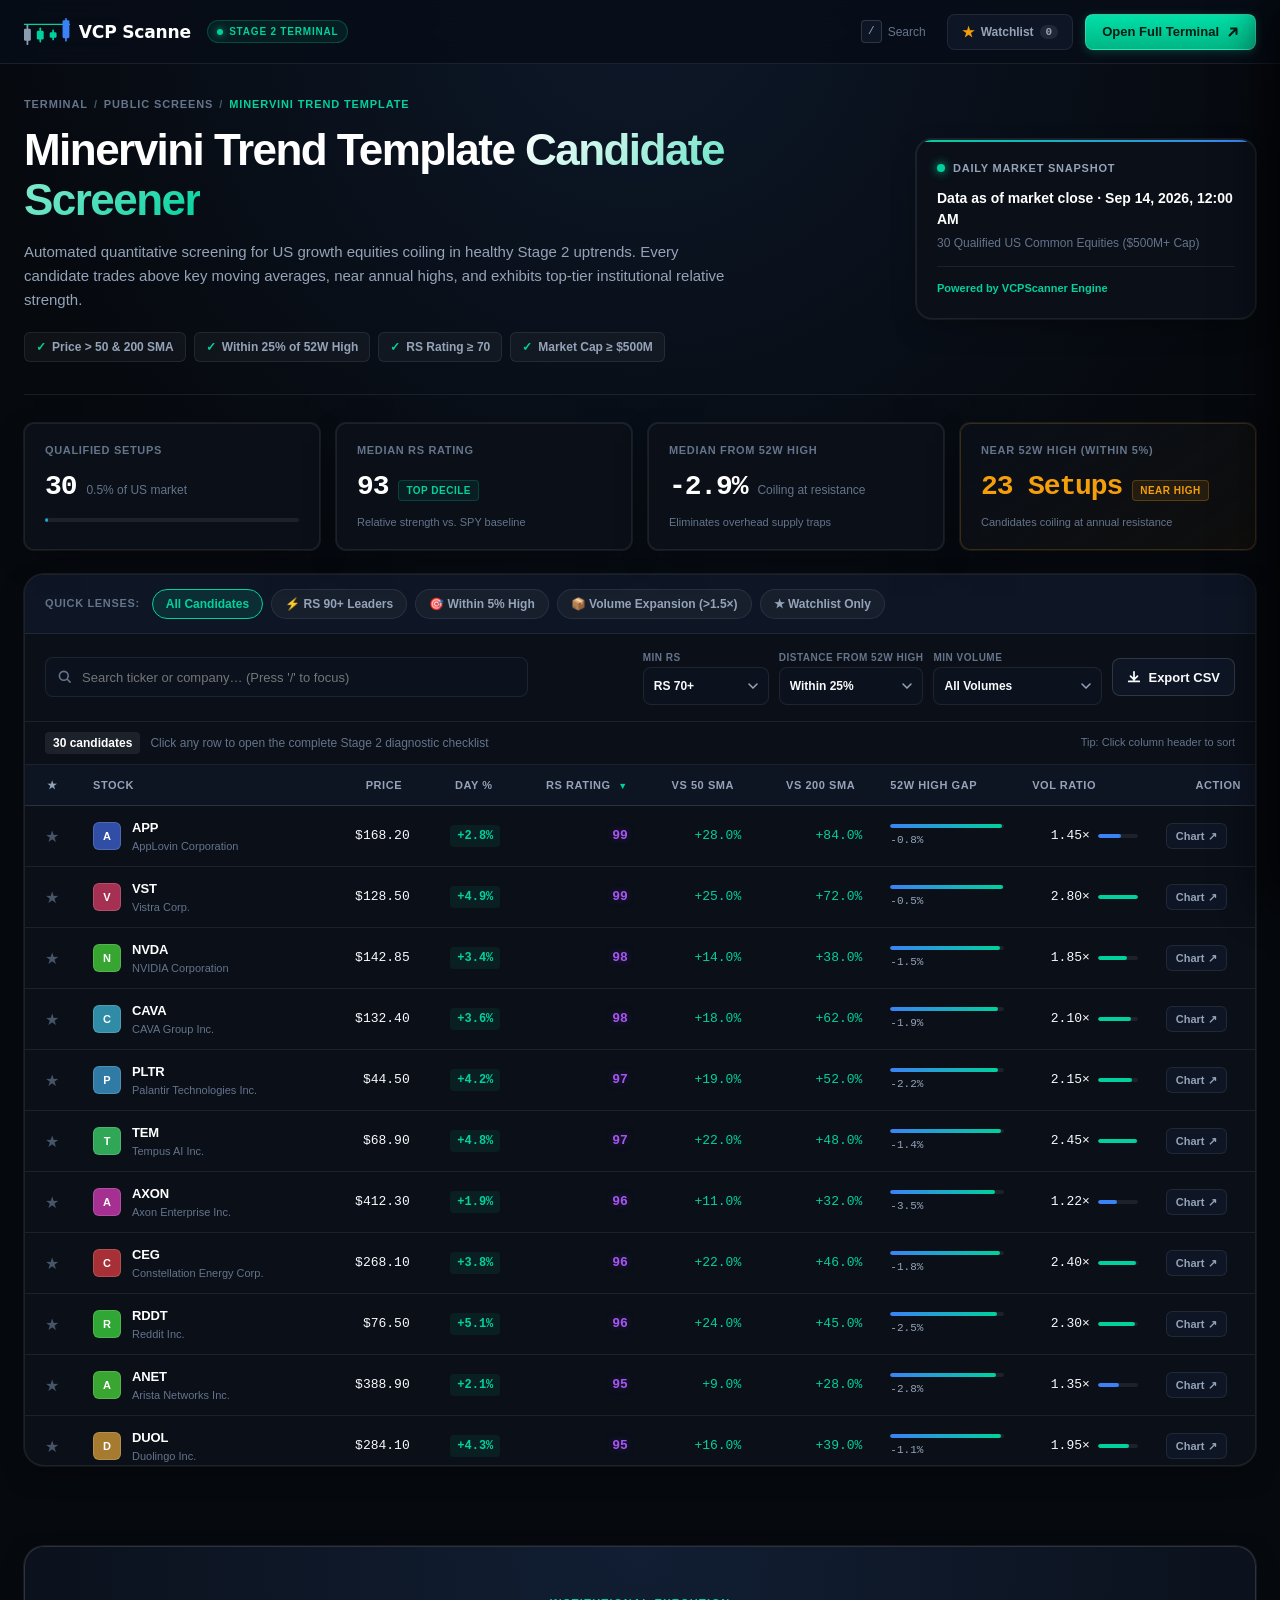
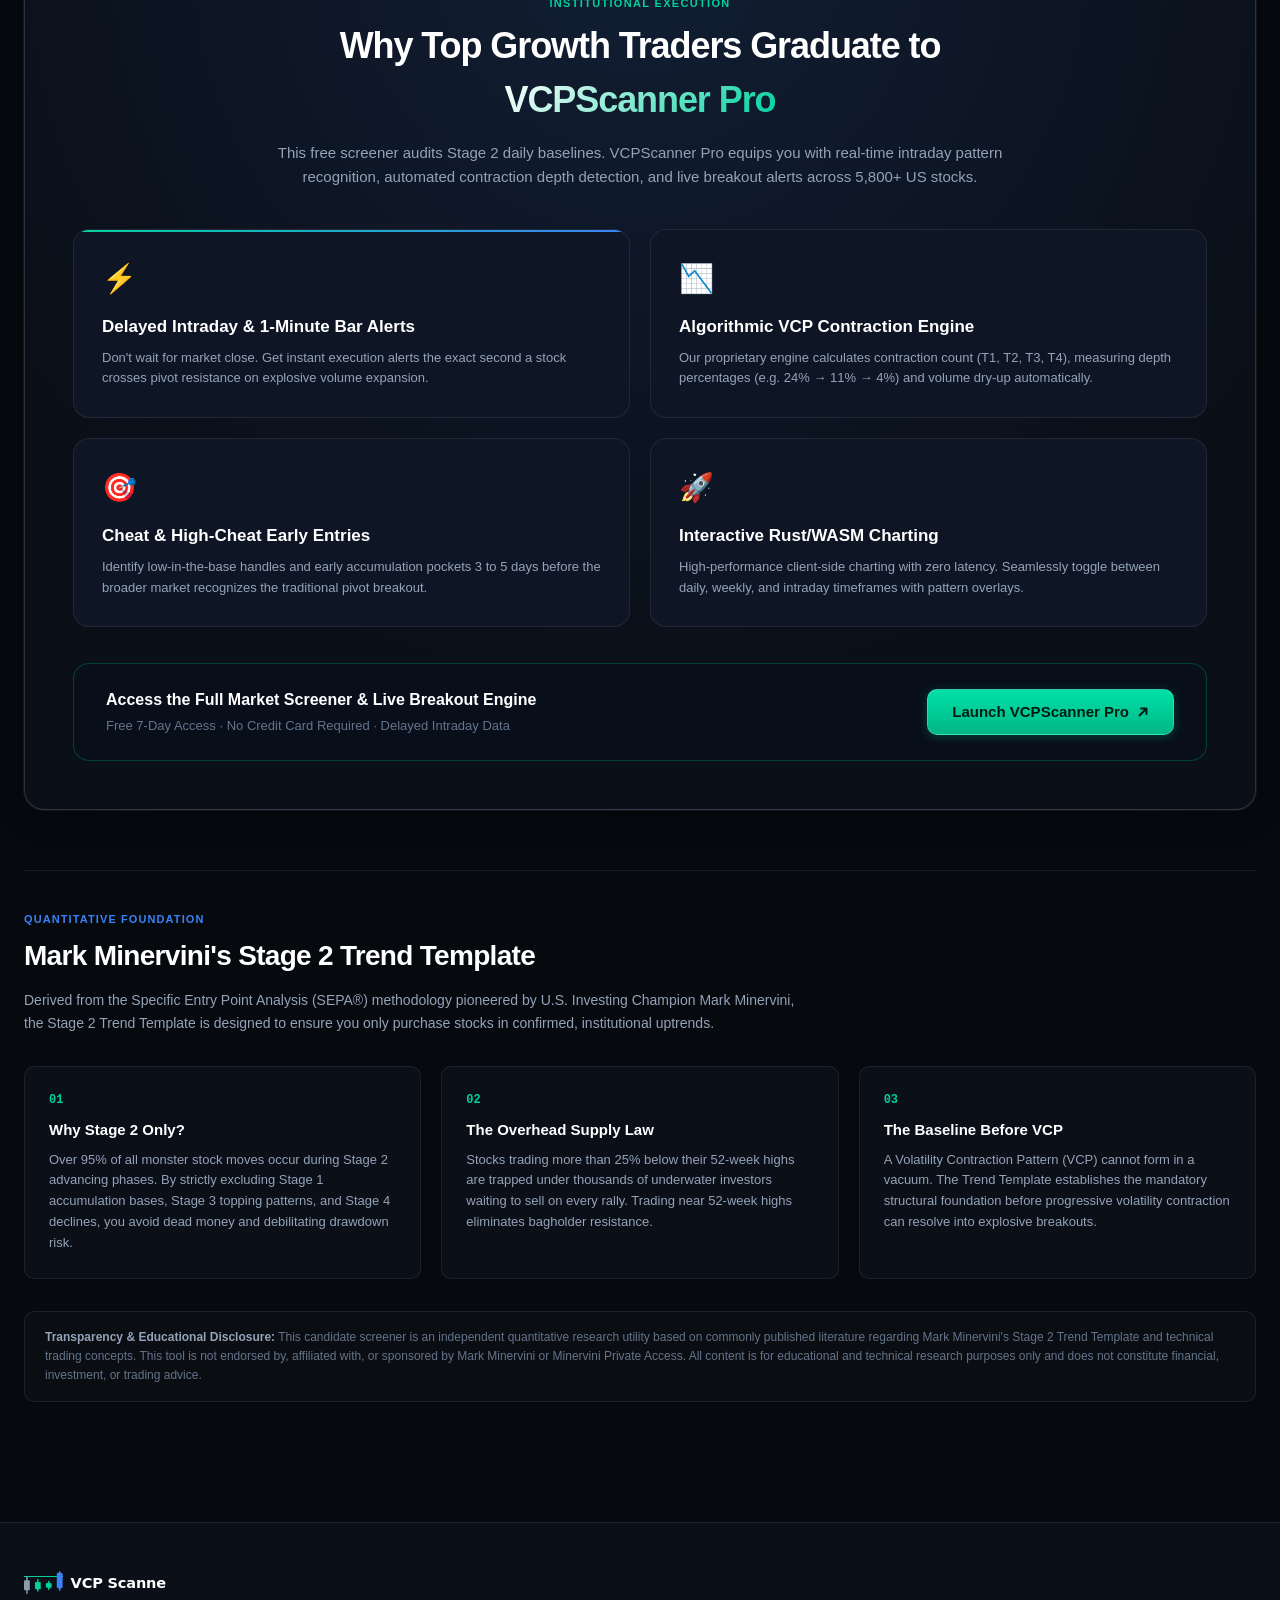
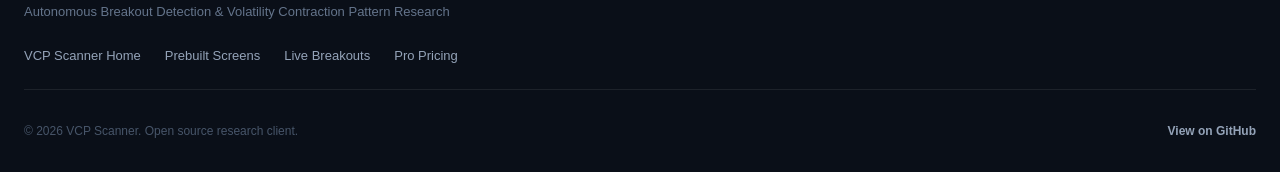
==== commit 0237483e: "Add index.html" ====
--- a/index.html
+++ b/index.html
@@ -1,559 +1,1943 @@
-<!doctype html>
-<html lang="en">
-<head>
-  <meta charset="utf-8">
-  <meta name="viewport" content="width=device-width, initial-scale=1">
-  <meta name="description" content="Free Minervini Trend Template stock screener. Real-time candidate ranking for US Stage 2 growth stocks passing moving average alignment, 52-week-high proximity, and RS Rating >= 70.">
-  <meta name="keywords" content="Minervini trend template screener, Stage 2 stock scanner, VCP screener, Mark Minervini 8 rules, relative strength rating, breakout trading">
-  <meta name="robots" content="index,follow,max-image-preview:large">
-  <link rel="canonical" href="https://Anish1294.github.io/minervini-trend-template-screener/">
-  
-  <!-- Open Graph -->
-  <meta property="og:type" content="website">
-  <meta property="og:site_name" content="VCP Scanner">
-  <meta property="og:title" content="Minervini Trend Template Stock Screener | VCP Scanner">
-  <meta property="og:description" content="Institutional-grade Stage 2 trend scanner. Filter, inspect, and export US stocks passing Mark Minervini's Trend Template criteria with 8-rule diagnostic audit.">
-  <meta property="og:url" content="https://Anish1294.github.io/minervini-trend-template-screener/">
-  
-  <title>Minervini Trend Template Screener | VCP Scanner</title>
-  
-  <!-- Fonts -->
-  <link rel="preconnect" href="https://fonts.googleapis.com">
-  <link rel="preconnect" href="https://fonts.gstatic.com" crossorigin>
-  <link href="https://fonts.googleapis.com/css2?family=Inter:wght@400;500;600;700;800;900&family=JetBrains+Mono:wght@400;500;600;700&display=swap" rel="stylesheet">
-  
-  <link rel="icon" type="image/svg+xml" href="logo-icon.svg">
-  <link rel="stylesheet" href="styles.css">
-  
-  <!-- JSON-LD Structured Data -->
-  <script type="application/ld+json">
-  {
-    "@context": "https://schema.org",
-    "@type": "WebApplication",
-    "name": "Minervini Trend Template Stock Screener",
-    "url": "https://Anish1294.github.io/minervini-trend-template-screener/",
-    "applicationCategory": "FinanceApplication",
-    "operatingSystem": "Any",
-    "creator": {
-      "@type": "Organization",
-      "name": "VCP Scanner",
-      "url": "https://vcpscanner.com"
-    },
-    "isAccessibleForFree": true,
-    "description": "Interactive quantitative screener and diagnostic audit for US equities meeting Mark Minervini Stage 2 Trend Template criteria."
-  }
-  </script>
-</head>
-<body>
-
-  <!-- Global Top Navigation -->
-  <header class="topbar">
-    <div class="topbar-inner">
-      <div class="topbar-left">
-        <a class="brand-link" href="https://vcpscanner.com/?utm_source=github&utm_medium=topbar_logo&utm_campaign=minervini-trend-template-screener" title="VCP Scanner Home">
-          <img src="logo.svg" alt="VCP Scanner" class="brand-logo" width="168" height="27">
-        </a>
-        <div class="terminal-badge">
-          <span class="pulse-dot"></span>
-          <span class="badge-text">STAGE 2 TERMINAL</span>
-        </div>
-      </div>
-      
-      <div class="topbar-right">
-        <div class="hotkey-tip" title="Press / to quickly search candidates">
-          <span class="key-cap">/</span> <span>Search</span>
-        </div>
-        <button id="watchlist-toggle-btn" class="pill-btn" type="button" title="View Starred Stocks">
-          <span class="star-icon">★</span>
-          <span>Watchlist</span>
-          <span id="watchlist-count" class="pill-counter">0</span>
-        </button>
-        <a class="btn-primary" data-product-link href="https://vcpscanner.com/screens/minervini-trend-template?utm_source=github&utm_medium=topbar_cta&utm_campaign=minervini-trend-template-screener">
-          <span>Open Full Terminal</span>
-          <svg class="btn-arrow" viewBox="0 0 12 12" width="12" height="12" fill="none" stroke="currentColor" stroke-width="2" stroke-linecap="round"><path d="M2.5 9.5L9.5 2.5M9.5 2.5H4M9.5 2.5V8"/></svg>
-        </a>
-      </div>
-    </div>
-  </header>
-
-  <main class="page-container">
-    
-    <!-- Hero & Strategy Definition Header -->
-    <section class="hero-section">
-      <div class="hero-content">
-        <div class="breadcrumb-row">
-          <span class="crumb-dim">TERMINAL</span>
-          <span class="crumb-slash">/</span>
-          <span class="crumb-dim">PUBLIC SCREENS</span>
-          <span class="crumb-slash">/</span>
-          <span class="crumb-highlight">MINERVINI TREND TEMPLATE</span>
-        </div>
-        
-        <h1 class="hero-title">
-          Minervini Trend Template <span class="gradient-text">Candidate Screener</span>
-        </h1>
-        
-        <p class="hero-desc">
-          Automated quantitative screening for US growth equities coiling in healthy Stage 2 uptrends. Every candidate trades above key moving averages, near annual highs, and exhibits top-tier institutional relative strength.
-        </p>
-
-        <div class="criteria-pill-row">
-          <div class="criteria-tag">
-            <span class="criteria-icon">✓</span> Price > 50 &amp; 200 SMA
-          </div>
-          <div class="criteria-tag">
-            <span class="criteria-icon">✓</span> Within 25% of 52W High
-          </div>
-          <div class="criteria-tag">
-            <span class="criteria-icon">✓</span> RS Rating ≥ 70
-          </div>
-          <div class="criteria-tag">
-            <span class="criteria-icon">✓</span> Market Cap ≥ $500M
-          </div>
-        </div>
-      </div>
-
-      <div class="freshness-card">
-        <div class="freshness-header">
-          <span class="status-indicator"></span>
-          <span class="freshness-label">Daily Market Snapshot</span>
-        </div>
-        <div class="freshness-meta">
-          <strong id="as-of" class="as-of-time">Loading snapshot…</strong>
-          <span id="universe-note" class="universe-detail">Loading the latest published close</span>
-        </div>
-        <div class="freshness-footer">
-          <span class="engine-tag">Powered by VCPScanner Engine</span>
-        </div>
-      </div>
-    </section>
-
-    <!-- Key Metrics & Breadth Overview -->
-    <section class="kpi-grid" aria-label="Market Breadth and Screen Statistics">
-      <div class="kpi-card">
-        <div class="kpi-label">Qualified Setups</div>
-        <div class="kpi-val-row">
-          <strong id="stat-count" class="kpi-value">—</strong>
-          <span id="stat-universe-pct" class="kpi-sub">of US Universe</span>
-        </div>
-        <div class="kpi-bar-wrap">
-          <div id="kpi-qual-bar" class="kpi-bar-fill" style="width: 5%;"></div>
-        </div>
-      </div>
-
-      <div class="kpi-card">
-        <div class="kpi-label">Median RS Rating</div>
-        <div class="kpi-val-row">
-          <strong id="stat-rs" class="kpi-value">—</strong>
-          <span class="kpi-badge badge-teal">Top Decile</span>
-        </div>
-        <div class="kpi-detail">Relative strength vs. SPY baseline</div>
-      </div>
-
-      <div class="kpi-card">
-        <div class="kpi-label">Median from 52W High</div>
-        <div class="kpi-val-row">
-          <strong id="stat-high" class="kpi-value">—</strong>
-          <span class="kpi-sub">Coiling at resistance</span>
-        </div>
-        <div class="kpi-detail">Eliminates overhead supply traps</div>
-      </div>
-
-      <div class="kpi-card accent-card">
-        <div class="kpi-label">Near 52W High (Within 5%)</div>
-        <div class="kpi-val-row">
-          <strong id="stat-high5" class="kpi-value text-amber">—</strong>
-          <span class="kpi-badge badge-amber">Near High</span>
-        </div>
-        <div class="kpi-detail">Candidates coiling at annual resistance</div>
-      </div>
-    </section>
-
-    <!-- Interactive Terminal Screener Console -->
-    <section class="screener-console">
-      
-      <!-- Quick Filter Chips Toolbar -->
-      <div class="chips-container">
-        <div class="chips-label">Quick Lenses:</div>
-        <div class="chips-list">
-          <button class="filter-chip active" data-chip="all" type="button">All Candidates</button>
-          <button class="filter-chip" data-chip="RS90" type="button">⚡ RS 90+ Leaders</button>
-          <button class="filter-chip" data-chip="HIGH5" type="button">🎯 Within 5% High</button>
-          <button class="filter-chip" data-chip="VOL" type="button">📦 Volume Expansion (&gt;1.5×)</button>
-          <button class="filter-chip" data-chip="STARRED" type="button">★ Watchlist Only</button>
-        </div>
-      </div>
-
-      <!-- Controls & Filter Toolbar -->
-      <div class="toolbar">
-        <div class="search-box">
-          <svg class="search-icon" viewBox="0 0 20 20" width="16" height="16" fill="none" stroke="currentColor" stroke-width="2">
-            <circle cx="8.5" cy="8.5" r="5.5"/>
-            <path d="M12.5 12.5L17 17"/>
-          </svg>
-          <input id="search" type="search" placeholder="Search ticker or company… (Press '/' to focus)" autocomplete="off" spellcheck="false">
-          <button id="search-clear" class="search-clear-btn hidden" type="button" aria-label="Clear search">×</button>
-        </div>
-
-        <div class="filter-group">
-          <div class="select-wrapper">
-            <label for="rs-filter">Min RS</label>
-            <select id="rs-filter">
-              <option value="70">RS 70+</option>
-              <option value="80">RS 80+</option>
-              <option value="90">RS 90+ (Elite)</option>
-              <option value="95">RS 95+ (Super)</option>
-            </select>
-          </div>
-
-          <div class="select-wrapper">
-            <label for="high-filter">Distance from 52W High</label>
-            <select id="high-filter">
-              <option value="25">Within 25%</option>
-              <option value="15">Within 15%</option>
-              <option value="10">Within 10%</option>
-              <option value="5">Within 5%</option>
-            </select>
-          </div>
-
-          <div class="select-wrapper">
-            <label for="vol-filter">Min Volume</label>
-            <select id="vol-filter">
-              <option value="0">All Volumes</option>
-              <option value="1.0">Above Average (1.0×+)</option>
-              <option value="1.5">Expanding (1.5×+)</option>
-              <option value="2.0">Heavy Volume (2.0×+)</option>
-            </select>
-          </div>
-
-          <button id="export" class="btn-secondary" type="button" title="Download filtered candidates as CSV">
-            <svg viewBox="0 0 16 16" width="14" height="14" fill="none" stroke="currentColor" stroke-width="2" stroke-linecap="round"><path d="M8 2v9M4 7l4 4 4-4M2 13h12"/></svg>
-            <span>Export CSV</span>
-          </button>
-        </div>
-      </div>
-
-      <!-- State: Loading -->
-      <div id="loading-state" class="state-container">
-        <div class="terminal-loader">
-          <div class="loader-ring"></div>
-          <div class="loader-pulse"></div>
-        </div>
-        <strong class="state-heading">Loading Candidate Universe…</strong>
-        <p class="state-sub">Fetching the latest published market snapshot</p>
-      </div>
-
-      <!-- State: Error Fallback Notice (hidden by default) -->
-      <div id="fallback-notice" class="fallback-banner hidden">
-        <span class="banner-icon">ℹ</span>
-        <span class="banner-text">Displaying the last successful market snapshot.</span>
-      </div>
-
-      <!-- Table Container -->
-      <div id="table-state" class="table-container hidden">
-        <div class="result-meta-bar">
-          <div class="result-summary">
-            <span id="result-count" class="count-badge">0 candidates</span>
-            <span class="result-instruction">Click any row to open the complete Stage 2 diagnostic checklist</span>
-          </div>
-          <div class="table-shortcuts-hint">
-            <span>Tip: Click column header to sort</span>
-          </div>
-        </div>
-
-        <div class="table-scroll-wrap">
-          <table class="data-table" id="screener-table">
-            <thead>
-              <tr>
-                <th class="th-star" title="Star / Add to Watchlist">★</th>
-                <th data-sort="ticker" class="th-ticker sorted-desc">
-                  <span>Stock</span> <span class="sort-arrow">▼</span>
-                </th>
-                <th data-sort="price" class="th-num">
-                  <span>Price</span> <span class="sort-arrow"></span>
-                </th>
-                <th data-sort="change_pct" class="th-num">
-                  <span>Day %</span> <span class="sort-arrow"></span>
-                </th>
-                <th data-sort="rs_rating" class="th-num" title="Minervini Relative Strength Rating (0–99)">
-                  <span>RS Rating</span> <span class="sort-arrow"></span>
-                </th>
-                <th data-sort="price_to_sma50" class="th-num" title="Price relative to 50-day Simple Moving Average">
-                  <span>vs 50 SMA</span> <span class="sort-arrow"></span>
-                </th>
-                <th data-sort="price_to_sma200" class="th-num" title="Price relative to 200-day Simple Moving Average">
-                  <span>vs 200 SMA</span> <span class="sort-arrow"></span>
-                </th>
-                <th data-sort="below_52w_high_pct" class="th-range" title="Proximity to 52-week High">
-                  <span>52W High Gap</span> <span class="sort-arrow"></span>
-                </th>
-                <th data-sort="volume_ratio" class="th-vol" title="Volume vs. 50-Day Average Volume">
-                  <span>Vol Ratio</span> <span class="sort-arrow"></span>
-                </th>
-                <th class="th-actions">Action</th>
-              </tr>
-            </thead>
-            <tbody id="stock-rows">
-              <!-- Rendered dynamically -->
-            </tbody>
-          </table>
-        </div>
-
-        <div id="empty-state" class="empty-results hidden">
-          <div class="empty-icon">🔍</div>
-          <h3>No candidates match the current filters</h3>
-          <p>Try lowering the RS threshold, widening the distance from 52W high, or clearing your search term.</p>
-          <button id="reset-filters-btn" class="btn-secondary compact" type="button">Reset Filters</button>
-        </div>
-      </div>
-    </section>
-
-    <!-- Slide-over Inspector Drawer: 8-Rule Stage 2 Audit -->
-    <div id="inspector-overlay" class="drawer-overlay hidden"></div>
-    
-    <aside id="detail" class="inspector-drawer hidden" aria-labelledby="detail-ticker" aria-modal="true" role="dialog">
-      <div class="drawer-header">
-        <div class="drawer-stock-info">
-          <div id="detail-logo-wrap" class="drawer-logo-wrap">
-            <!-- Stock Logo injected -->
-          </div>
-          <div>
-            <div class="drawer-symbol-row">
-              <h2 id="detail-ticker" class="drawer-symbol">—</h2>
-              <button id="detail-star-btn" class="star-btn-large" type="button" title="Toggle Watchlist">★</button>
-              <span id="detail-badge" class="badge ready">STAGE 2 CANDIDATE</span>
-            </div>
-            <div id="detail-name" class="drawer-company-name">—</div>
-          </div>
-        </div>
-        <button id="detail-close" class="drawer-close-btn" type="button" aria-label="Close Inspector">✕</button>
-      </div>
-
-      <div class="drawer-scroll-body">
-        
-        <!-- Live Price & Key Metrics Strip -->
-        <div class="drawer-stats-strip">
-          <div class="d-stat">
-            <span class="d-stat-label">Last Price</span>
-            <strong id="detail-price" class="d-stat-val font-mono">—</strong>
-          </div>
-          <div class="d-stat">
-            <span class="d-stat-label">Day Change</span>
-            <strong id="detail-change" class="d-stat-val font-mono">—</strong>
-          </div>
-          <div class="d-stat">
-            <span class="d-stat-label">Market Cap</span>
-            <strong id="detail-mcap" class="d-stat-val font-mono">—</strong>
-          </div>
-          <div class="d-stat">
-            <span class="d-stat-label">RS Rating</span>
-            <strong id="detail-rs" class="d-stat-val font-mono text-teal">—</strong>
-          </div>
-        </div>
-
-        <!-- Two-Tier Stage 2 Diagnostic Checklist -->
-        <div class="audit-section">
-          <div class="audit-header">
-            <div>
-              <span class="audit-eyebrow">CANDIDATE VERIFICATION</span>
-              <h3 class="audit-title">Minervini Stage 2 Diagnostic</h3>
-            </div>
-            <span class="audit-score-tag" id="audit-score-pill">4 Pre-Screen Checks Passed</span>
-          </div>
-
-          <div class="rules-list">
-            <div class="rule-group-label">Quantitative Pre-Screen (Verified)</div>
-
-            <div class="rule-row pass">
-              <div class="rule-status">✓</div>
-              <div class="rule-content">
-                <div class="rule-title">1. Price Above 200-Day SMA</div>
-                <div class="rule-desc">Long-term institutional baseline confirmed. Stock trades above primary support.</div>
-              </div>
-              <div class="rule-metric font-mono text-teal" id="rule-1-val">+18.4% vs 200</div>
-            </div>
-
-            <div class="rule-row pass">
-              <div class="rule-status">✓</div>
-              <div class="rule-content">
-                <div class="rule-title">2. Price Above 50-Day SMA</div>
-                <div class="rule-desc">Intermediate momentum benchmark confirmed. Institutional accumulation intact.</div>
-              </div>
-              <div class="rule-metric font-mono text-teal" id="rule-2-val">+7.2% vs 50</div>
-            </div>
-
-            <div class="rule-row pass">
-              <div class="rule-status">✓</div>
-              <div class="rule-content">
-                <div class="rule-title">3. Within 25% of 52-Week High</div>
-                <div class="rule-desc">Eliminates overhead supply and bagholder resistance from prior tops.</div>
-              </div>
-              <div class="rule-metric font-mono" id="rule-3-val">-2.1% from High</div>
-            </div>
-
-            <div class="rule-row pass">
-              <div class="rule-status">✓</div>
-              <div class="rule-content">
-                <div class="rule-title">4. RS Rating ≥ 70 (Market Leadership)</div>
-                <div class="rule-desc">Outperforming at least 70% of the entire US equity universe.</div>
-              </div>
-              <div class="rule-metric font-mono text-teal" id="rule-4-val">96 / 99</div>
-            </div>
-
-            <div class="rule-group-label">Chart &amp; Pattern Review (Action Required)</div>
-
-            <div class="rule-row requires-review">
-              <div class="rule-status verify">🔍</div>
-              <div class="rule-content">
-                <div class="rule-title">5. 150-Day SMA Stack (50 &gt; 150 &gt; 200)</div>
-                <div class="rule-desc">Verify moving average stack alignment on the interactive chart before execution.</div>
-              </div>
-              <a class="rule-metric verify" id="rule-5-link" target="_blank" rel="noopener noreferrer">Verify on Chart ↗</a>
-            </div>
-
-            <div class="rule-row requires-review">
-              <div class="rule-status verify">🔍</div>
-              <div class="rule-content">
-                <div class="rule-title">6. 200-Day SMA Slope Trending Upward</div>
-                <div class="rule-desc">Confirm moving average is sloped upward for at least 1 month (preferably 4–5 months).</div>
-              </div>
-              <a class="rule-metric verify" id="rule-6-link" target="_blank" rel="noopener noreferrer">Inspect Slope ↗</a>
-            </div>
-
-            <div class="rule-row requires-review">
-              <div class="rule-status pro">⚡</div>
-              <div class="rule-content">
-                <div class="rule-title">7. VCP Contraction &amp; Pivot Buy Point</div>
-                <div class="rule-desc">Detect contraction stages (T1/T2/T3) and volume dry-up to time lowest-risk breakout.</div>
-              </div>
-              <a class="rule-metric pro" data-product-link target="_blank" rel="noopener noreferrer">VCPScanner Pro ↗</a>
-            </div>
-          </div>
-        </div>
-
-        <!-- Chart Deep Link & Terminal Actions -->
-        <div class="drawer-actions-card">
-          <div class="card-text">
-            <h4>Verify Moving Average Stack &amp; Detect Live VCP Pivots</h4>
-            <p>This candidate list passes the quantitative Trend Template pre-screen. Open VCPScanner's interactive Rust/WASM charts to confirm moving average slope, or use Pro Breakout Discovery to track live pivot entries.</p>
-          </div>
-          <a id="detail-link" class="btn-primary full-width" target="_blank" rel="noopener noreferrer">
-            <span>Open Chart on VCPScanner Pro</span>
-            <svg viewBox="0 0 12 12" width="12" height="12" fill="none" stroke="currentColor" stroke-width="2" stroke-linecap="round"><path d="M2.5 9.5L9.5 2.5M9.5 2.5H4M9.5 2.5V8"/></svg>
-          </a>
-        </div>
-
-      </div>
-    </aside>
-
-    <!-- World-Class VCPScanner Upgrade Bento Grid -->
-    <section class="upgrade-bento">
-      <div class="bento-header">
-        <div class="bento-eyebrow">INSTITUTIONAL EXECUTION</div>
-        <h2 class="bento-title">Why Top Growth Traders Graduate to <span class="gradient-text">VCPScanner Pro</span></h2>
-        <p class="bento-subtitle">
-          This free screener audits Stage 2 daily baselines. VCPScanner Pro equips you with real-time intraday pattern recognition, automated contraction depth detection, and live breakout alerts across 5,800+ US stocks.
-        </p>
-      </div>
-
-      <div class="bento-grid">
-        <div class="bento-card card-glow">
-          <div class="bento-icon">⚡</div>
-          <h3>Delayed Intraday &amp; 1-Minute Bar Alerts</h3>
-          <p>Don't wait for market close. Get instant execution alerts the exact second a stock crosses pivot resistance on explosive volume expansion.</p>
-        </div>
-
-        <div class="bento-card">
-          <div class="bento-icon">📉</div>
-          <h3>Algorithmic VCP Contraction Engine</h3>
-          <p>Our proprietary engine calculates contraction count (T1, T2, T3, T4), measuring depth percentages (e.g. 24% → 11% → 4%) and volume dry-up automatically.</p>
-        </div>
-
-        <div class="bento-card">
-          <div class="bento-icon">🎯</div>
-          <h3>Cheat &amp; High-Cheat Early Entries</h3>
-          <p>Identify low-in-the-base handles and early accumulation pockets 3 to 5 days before the broader market recognizes the traditional pivot breakout.</p>
-        </div>
-
-        <div class="bento-card">
-          <div class="bento-icon">🚀</div>
-          <h3>Interactive Rust/WASM Charting</h3>
-          <p>High-performance client-side charting with zero latency. Seamlessly toggle between daily, weekly, and intraday timeframes with pattern overlays.</p>
-        </div>
-      </div>
-
-      <div class="bento-cta-bar">
-        <div class="cta-text">
-          <strong>Access the Full Market Screener &amp; Live Breakout Engine</strong>
-          <span>Free 7-Day Access · No Credit Card Required · Delayed Intraday Data</span>
-        </div>
-        <a class="btn-primary large" data-product-link href="https://vcpscanner.com/screens/minervini-trend-template?utm_source=github&utm_medium=bento_cta&utm_campaign=minervini-trend-template-screener">
-          <span>Launch VCPScanner Pro</span>
-          <svg viewBox="0 0 12 12" width="12" height="12" fill="none" stroke="currentColor" stroke-width="2" stroke-linecap="round"><path d="M2.5 9.5L9.5 2.5M9.5 2.5H4M9.5 2.5V8"/></svg>
-        </a>
-      </div>
-    </section>
-
-    <!-- Methodology & Educational Authority -->
-    <section class="methodology-section">
-      <div class="methodology-header">
-        <span class="method-eyebrow">QUANTITATIVE FOUNDATION</span>
-        <h2>Mark Minervini's Stage 2 Trend Template</h2>
-        <p>
-          Derived from the Specific Entry Point Analysis (SEPA®) methodology pioneered by U.S. Investing Champion Mark Minervini, the Stage 2 Trend Template is designed to ensure you only purchase stocks in confirmed, institutional uptrends.
-        </p>
-      </div>
-
-      <div class="methodology-columns">
-        <div class="method-card">
-          <div class="method-num">01</div>
-          <h3>Why Stage 2 Only?</h3>
-          <p>Over 95% of all monster stock moves occur during Stage 2 advancing phases. By strictly excluding Stage 1 accumulation bases, Stage 3 topping patterns, and Stage 4 declines, you avoid dead money and debilitating drawdown risk.</p>
-        </div>
-
-        <div class="method-card">
-          <div class="method-num">02</div>
-          <h3>The Overhead Supply Law</h3>
-          <p>Stocks trading more than 25% below their 52-week highs are trapped under thousands of underwater investors waiting to sell on every rally. Trading near 52-week highs eliminates bagholder resistance.</p>
-        </div>
-
-        <div class="method-card">
-          <div class="method-num">03</div>
-          <h3>The Baseline Before VCP</h3>
-          <p>A Volatility Contraction Pattern (VCP) cannot form in a vacuum. The Trend Template establishes the mandatory structural foundation before progressive volatility contraction can resolve into explosive breakouts.</p>
-        </div>
-      </div>
-
-      <div class="legal-disclaimer">
-        <strong>Transparency &amp; Educational Disclosure:</strong>
-        This candidate screener is an independent quantitative research utility based on commonly published literature regarding Mark Minervini's Stage 2 Trend Template and technical trading concepts. This tool is not endorsed by, affiliated with, or sponsored by Mark Minervini or Minervini Private Access. All content is for educational and technical research purposes only and does not constitute financial, investment, or trading advice.
-      </div>
-    </section>
-
-  </main>
-
-  <!-- Global Terminal Footer -->
-  <footer class="footer">
-    <div class="footer-inner">
-      <div class="footer-brand">
-        <img src="logo.svg" alt="VCP Scanner" class="footer-logo" width="140" height="23">
-        <p class="footer-copy">Autonomous Breakout Detection &amp; Volatility Contraction Pattern Research</p>
-      </div>
-
-      <div class="footer-links">
-        <a href="https://vcpscanner.com/?utm_source=github&utm_medium=footer&utm_campaign=minervini-trend-template-screener">VCP Scanner Home</a>
-        <a href="https://vcpscanner.com/screens?utm_source=github&utm_medium=footer&utm_campaign=minervini-trend-template-screener">Prebuilt Screens</a>
-        <a href="https://vcpscanner.com/breakout-stocks?utm_source=github&utm_medium=footer&utm_campaign=minervini-trend-template-screener">Live Breakouts</a>
-        <a href="https://vcpscanner.com/pricing?utm_source=github&utm_medium=footer&utm_campaign=minervini-trend-template-screener">Pro Pricing</a>
-      </div>
-
-      <div class="footer-bottom">
-        <span>&copy; <span id="copyright-year">2026</span> VCP Scanner. Open source research client.</span>
-        <a class="source-link" href="https://github.com/Anish1294/minervini-trend-template-screener" target="_blank" rel="noopener noreferrer">View on GitHub</a>
-      </div>
-    </div>
-  </footer>
-
-  <script src="app.js" defer></script>
-</body>
-</html>
+<!doctype html>
+<html lang="en">
+<head>
+  <meta charset="utf-8">
+  <meta name="viewport" content="width=device-width, initial-scale=1">
+  <meta name="description" content="Free Minervini Trend Template stock screener. Real-time candidate ranking for US Stage 2 growth stocks passing moving average alignment, 52-week-high proximity, and RS Rating >= 70.">
+  <meta name="keywords" content="Minervini trend template screener, Stage 2 stock scanner, VCP screener, Mark Minervini 8 rules, relative strength rating, breakout trading">
+  <meta name="robots" content="index,follow,max-image-preview:large">
+  <link rel="canonical" href="https://Anish1294.github.io/minervini-trend-template-screener/">
+  <link rel="sitemap" type="application/xml" title="Sitemap" href="sitemap.xml">
+  
+  <!-- Open Graph -->
+  <meta property="og:type" content="website">
+  <meta property="og:site_name" content="VCP Scanner">
+  <meta property="og:title" content="Minervini Trend Template Stock Screener | VCP Scanner">
+  <meta property="og:description" content="Institutional-grade Stage 2 trend scanner. Filter, inspect, and export US stocks passing Mark Minervini's Trend Template criteria with 8-rule diagnostic audit.">
+  <meta property="og:url" content="https://Anish1294.github.io/minervini-trend-template-screener/">
+  
+  <title>Minervini Trend Template Screener | VCP Scanner</title>
+  
+  <!-- Fonts -->
+  <link rel="preconnect" href="https://fonts.googleapis.com">
+  <link rel="preconnect" href="https://fonts.gstatic.com" crossorigin>
+  <link href="https://fonts.googleapis.com/css2?family=Inter:wght@400;500;600;700;800;900&family=JetBrains+Mono:wght@400;500;600;700&display=swap" rel="stylesheet">
+  
+  <link rel="icon" type="image/svg+xml" href="logo-icon.svg">
+  <link rel="stylesheet" href="styles.css">
+  
+  <!-- JSON-LD Structured Data -->
+  <script type="application/ld+json">
+  {
+    "@context": "https://schema.org",
+    "@type": "WebApplication",
+    "name": "Minervini Trend Template Stock Screener",
+    "url": "https://Anish1294.github.io/minervini-trend-template-screener/",
+    "applicationCategory": "FinanceApplication",
+    "operatingSystem": "Any",
+    "creator": {
+      "@type": "Organization",
+      "name": "VCP Scanner",
+      "url": "https://vcpscanner.com"
+    },
+    "isAccessibleForFree": true,
+    "description": "Interactive quantitative screener and diagnostic audit for US equities meeting Mark Minervini Stage 2 Trend Template criteria."
+  }
+  </script>
+</head>
+<body>
+
+  <!-- Global Top Navigation -->
+  <header class="topbar">
+    <div class="topbar-inner">
+      <div class="topbar-left">
+        <a class="brand-link" href="https://vcpscanner.com/?utm_source=github&utm_medium=topbar_logo&utm_campaign=minervini-trend-template-screener" title="VCP Scanner Home">
+          <img src="logo.svg" alt="VCP Scanner" class="brand-logo" width="168" height="27">
+        </a>
+        <div class="terminal-badge">
+          <span class="pulse-dot"></span>
+          <span class="badge-text">STAGE 2 TERMINAL</span>
+        </div>
+      </div>
+      
+      <div class="topbar-right">
+        <div class="hotkey-tip" title="Press / to quickly search candidates">
+          <span class="key-cap">/</span> <span>Search</span>
+        </div>
+        <button id="watchlist-toggle-btn" class="pill-btn" type="button" title="View Starred Stocks">
+          <span class="star-icon">★</span>
+          <span>Watchlist</span>
+          <span id="watchlist-count" class="pill-counter">0</span>
+        </button>
+        <a class="btn-primary" data-product-link href="https://vcpscanner.com/screens/minervini-trend-template?utm_source=github&utm_medium=topbar_cta&utm_campaign=minervini-trend-template-screener">
+          <span>Open Full Terminal</span>
+          <svg class="btn-arrow" viewBox="0 0 12 12" width="12" height="12" fill="none" stroke="currentColor" stroke-width="2" stroke-linecap="round"><path d="M2.5 9.5L9.5 2.5M9.5 2.5H4M9.5 2.5V8"/></svg>
+        </a>
+      </div>
+    </div>
+  </header>
+
+  <main class="page-container">
+    
+    <!-- Hero & Strategy Definition Header -->
+    <section class="hero-section">
+      <div class="hero-content">
+        <div class="breadcrumb-row">
+          <span class="crumb-dim">TERMINAL</span>
+          <span class="crumb-slash">/</span>
+          <span class="crumb-dim">PUBLIC SCREENS</span>
+          <span class="crumb-slash">/</span>
+          <span class="crumb-highlight">MINERVINI TREND TEMPLATE</span>
+        </div>
+        
+        <h1 class="hero-title">
+          Minervini Trend Template <span class="gradient-text">Candidate Screener</span>
+        </h1>
+        
+        <p class="hero-desc">
+          Automated quantitative screening for US growth equities coiling in healthy Stage 2 uptrends. Every candidate trades above key moving averages, near annual highs, and exhibits top-tier institutional relative strength.
+        </p>
+
+        <div class="criteria-pill-row">
+          <div class="criteria-tag">
+            <span class="criteria-icon">✓</span> Price > 50 &amp; 200 SMA
+          </div>
+          <div class="criteria-tag">
+            <span class="criteria-icon">✓</span> Within 25% of 52W High
+          </div>
+          <div class="criteria-tag">
+            <span class="criteria-icon">✓</span> RS Rating ≥ 70
+          </div>
+          <div class="criteria-tag">
+            <span class="criteria-icon">✓</span> Market Cap ≥ $500M
+          </div>
+        </div>
+      </div>
+
+      <div class="freshness-card">
+        <div class="freshness-header">
+          <span class="status-indicator"></span>
+          <span class="freshness-label">Daily Market Snapshot</span>
+        </div>
+        <div class="freshness-meta">
+          <strong id="as-of" class="as-of-time">Data as of market close · Sep 13, 2026</strong>
+          <span id="universe-note" class="universe-detail">30 Qualified US Common Equities ($500M+ Cap)</span>
+        </div>
+        <div class="freshness-footer">
+          <span class="engine-tag">Powered by VCPScanner Engine</span>
+        </div>
+      </div>
+    </section>
+
+    <!-- Key Metrics & Breadth Overview -->
+    <section class="kpi-grid" aria-label="Market Breadth and Screen Statistics">
+      <div class="kpi-card">
+        <div class="kpi-label">Qualified Setups</div>
+        <div class="kpi-val-row">
+          <strong id="stat-count" class="kpi-value">30</strong>
+          <span id="stat-universe-pct" class="kpi-sub">0.5% of US market</span>
+        </div>
+        <div class="kpi-bar-wrap">
+          <div id="kpi-qual-bar" class="kpi-bar-fill" style="width: 1%;"></div>
+        </div>
+      </div>
+
+      <div class="kpi-card">
+        <div class="kpi-label">Median RS Rating</div>
+        <div class="kpi-val-row">
+          <strong id="stat-rs" class="kpi-value">93</strong>
+          <span class="kpi-badge badge-teal">Top Decile</span>
+        </div>
+        <div class="kpi-detail">Relative strength vs. SPY baseline</div>
+      </div>
+
+      <div class="kpi-card">
+        <div class="kpi-label">Median from 52W High</div>
+        <div class="kpi-val-row">
+          <strong id="stat-high" class="kpi-value">-2.9%</strong>
+          <span class="kpi-sub">Coiling at resistance</span>
+        </div>
+        <div class="kpi-detail">Eliminates overhead supply traps</div>
+      </div>
+
+      <div class="kpi-card accent-card">
+        <div class="kpi-label">Near 52W High (Within 5%)</div>
+        <div class="kpi-val-row">
+          <strong id="stat-high5" class="kpi-value text-amber">23 Setups</strong>
+          <span class="kpi-badge badge-amber">Near High</span>
+        </div>
+        <div class="kpi-detail">Candidates coiling at annual resistance</div>
+      </div>
+    </section>
+
+    <!-- Interactive Terminal Screener Console -->
+    <section class="screener-console">
+      
+      <!-- Quick Filter Chips Toolbar -->
+      <div class="chips-container">
+        <div class="chips-label">Quick Lenses:</div>
+        <div class="chips-list">
+          <button class="filter-chip active" data-chip="all" type="button">All Candidates</button>
+          <button class="filter-chip" data-chip="RS90" type="button">⚡ RS 90+ Leaders</button>
+          <button class="filter-chip" data-chip="HIGH5" type="button">🎯 Within 5% High</button>
+          <button class="filter-chip" data-chip="VOL" type="button">📦 Volume Expansion (&gt;1.5×)</button>
+          <button class="filter-chip" data-chip="STARRED" type="button">★ Watchlist Only</button>
+        </div>
+      </div>
+
+      <!-- Controls & Filter Toolbar -->
+      <div class="toolbar">
+        <div class="search-box">
+          <svg class="search-icon" viewBox="0 0 20 20" width="16" height="16" fill="none" stroke="currentColor" stroke-width="2">
+            <circle cx="8.5" cy="8.5" r="5.5"/>
+            <path d="M12.5 12.5L17 17"/>
+          </svg>
+          <input id="search" type="search" placeholder="Search ticker or company… (Press '/' to focus)" autocomplete="off" spellcheck="false">
+          <button id="search-clear" class="search-clear-btn hidden" type="button" aria-label="Clear search">×</button>
+        </div>
+
+        <div class="filter-group">
+          <div class="select-wrapper">
+            <label for="rs-filter">Min RS</label>
+            <select id="rs-filter">
+              <option value="70">RS 70+</option>
+              <option value="80">RS 80+</option>
+              <option value="90">RS 90+ (Elite)</option>
+              <option value="95">RS 95+ (Super)</option>
+            </select>
+          </div>
+
+          <div class="select-wrapper">
+            <label for="high-filter">Distance from 52W High</label>
+            <select id="high-filter">
+              <option value="25">Within 25%</option>
+              <option value="15">Within 15%</option>
+              <option value="10">Within 10%</option>
+              <option value="5">Within 5%</option>
+            </select>
+          </div>
+
+          <div class="select-wrapper">
+            <label for="vol-filter">Min Volume</label>
+            <select id="vol-filter">
+              <option value="0">All Volumes</option>
+              <option value="1.0">Above Average (1.0×+)</option>
+              <option value="1.5">Expanding (1.5×+)</option>
+              <option value="2.0">Heavy Volume (2.0×+)</option>
+            </select>
+          </div>
+
+          <button id="export" class="btn-secondary" type="button" title="Download filtered candidates as CSV">
+            <svg viewBox="0 0 16 16" width="14" height="14" fill="none" stroke="currentColor" stroke-width="2" stroke-linecap="round"><path d="M8 2v9M4 7l4 4 4-4M2 13h12"/></svg>
+            <span>Export CSV</span>
+          </button>
+        </div>
+      </div>
+
+      <!-- State: Loading -->
+      <div id="loading-state" class="state-container hidden">
+        <div class="terminal-loader">
+          <div class="loader-ring"></div>
+          <div class="loader-pulse"></div>
+        </div>
+        <strong class="state-heading">Loading Candidate Universe…</strong>
+        <p class="state-sub">Fetching the latest published market snapshot</p>
+      </div>
+
+      <!-- State: Error Fallback Notice (hidden by default) -->
+      <div id="fallback-notice" class="fallback-banner hidden">
+        <span class="banner-icon">ℹ</span>
+        <span class="banner-text">Displaying the last successful market snapshot.</span>
+      </div>
+
+      <!-- Table Container -->
+      <div id="table-state" class="table-container">
+        <div class="result-meta-bar">
+          <div class="result-summary">
+            <span id="result-count" class="count-badge">30 candidates</span>
+            <span class="result-instruction">Click any row to open the complete Stage 2 diagnostic checklist</span>
+          </div>
+          <div class="table-shortcuts-hint">
+            <span>Tip: Click column header to sort</span>
+          </div>
+        </div>
+
+        <div class="table-scroll-wrap">
+          <table class="data-table" id="screener-table">
+            <thead>
+              <tr>
+                <th class="th-star" title="Star / Add to Watchlist">★</th>
+                <th data-sort="ticker" class="th-ticker sorted-desc">
+                  <span>Stock</span> <span class="sort-arrow">▼</span>
+                </th>
+                <th data-sort="price" class="th-num">
+                  <span>Price</span> <span class="sort-arrow"></span>
+                </th>
+                <th data-sort="change_pct" class="th-num">
+                  <span>Day %</span> <span class="sort-arrow"></span>
+                </th>
+                <th data-sort="rs_rating" class="th-num" title="Minervini Relative Strength Rating (0–99)">
+                  <span>RS Rating</span> <span class="sort-arrow"></span>
+                </th>
+                <th data-sort="price_to_sma50" class="th-num" title="Price relative to 50-day Simple Moving Average">
+                  <span>vs 50 SMA</span> <span class="sort-arrow"></span>
+                </th>
+                <th data-sort="price_to_sma200" class="th-num" title="Price relative to 200-day Simple Moving Average">
+                  <span>vs 200 SMA</span> <span class="sort-arrow"></span>
+                </th>
+                <th data-sort="below_52w_high_pct" class="th-range" title="Proximity to 52-week High">
+                  <span>52W High Gap</span> <span class="sort-arrow"></span>
+                </th>
+                <th data-sort="volume_ratio" class="th-vol" title="Volume vs. 50-Day Average Volume">
+                  <span>Vol Ratio</span> <span class="sort-arrow"></span>
+                </th>
+                <th class="th-actions">Action</th>
+              </tr>
+            </thead>
+            <tbody id="stock-rows">
+              <!-- SSR_TABLE_ROWS_START -->
+      <tr data-ticker="NVDA">
+        <td class="td-star" onclick="event.stopPropagation(); window.toggleStar('NVDA')">
+          <button class="star-btn" type="button" title="Star Stock">★</button>
+        </td>
+        <td>
+          <div class="stock-cell">
+            <img class="stock-logo" src="https://assets.vcpscanner.com/logos/NVDA.webp" alt="NVDA" loading="lazy"
+                 onerror="this.style.display='none'; this.nextElementSibling.style.display='flex';">
+            <span class="stock-logo-fallback" style="display:none; background-color: hsl(117, 55%, 42%);">N</span>
+            <div class="stock-info">
+              <span class="stock-ticker">NVDA</span>
+              <span class="stock-name" title="NVIDIA Corporation">NVIDIA Corporation</span>
+            </div>
+          </div>
+        </td>
+        <td class="td-num">$142.85</td>
+        <td class="td-num">
+          <span class="change-pill pos">+3.4%</span>
+        </td>
+        <td class="td-num">
+          <strong class="rs-val rs-super">98</strong>
+        </td>
+        <td class="td-num text-teal">+14.0%</td>
+        <td class="td-num text-teal">+38.0%</td>
+        <td class="range-cell">
+          <div class="range-wrap">
+            <div class="range-track">
+              <div class="range-fill" style="width: 96%;"></div>
+            </div>
+            <span class="range-label">-1.5%</span>
+          </div>
+        </td>
+        <td class="vol-cell td-num">
+          <div class="vol-wrap">
+            <span class="font-mono">1.85×</span>
+            <div class="vol-bar">
+              <div class="vol-fill high" style="width: 74%;"></div>
+            </div>
+          </div>
+        </td>
+        <td class="th-actions" onclick="event.stopPropagation();">
+          <a class="row-chart-link" href="https://vcpscanner.com/technical/nvda?utm_source=github&utm_medium=table_row&utm_campaign=minervini-trend-template-screener" target="_blank" rel="noopener noreferrer" title="Open chart on VCPScanner">
+            Chart ↗
+          </a>
+        </td>
+      </tr>
+      <tr data-ticker="PLTR">
+        <td class="td-star" onclick="event.stopPropagation(); window.toggleStar('PLTR')">
+          <button class="star-btn" type="button" title="Star Stock">★</button>
+        </td>
+        <td>
+          <div class="stock-cell">
+            <img class="stock-logo" src="https://assets.vcpscanner.com/logos/PLTR.webp" alt="PLTR" loading="lazy"
+                 onerror="this.style.display='none'; this.nextElementSibling.style.display='flex';">
+            <span class="stock-logo-fallback" style="display:none; background-color: hsl(202, 55%, 42%);">P</span>
+            <div class="stock-info">
+              <span class="stock-ticker">PLTR</span>
+              <span class="stock-name" title="Palantir Technologies Inc.">Palantir Technologies Inc.</span>
+            </div>
+          </div>
+        </td>
+        <td class="td-num">$44.50</td>
+        <td class="td-num">
+          <span class="change-pill pos">+4.2%</span>
+        </td>
+        <td class="td-num">
+          <strong class="rs-val rs-super">97</strong>
+        </td>
+        <td class="td-num text-teal">+19.0%</td>
+        <td class="td-num text-teal">+52.0%</td>
+        <td class="range-cell">
+          <div class="range-wrap">
+            <div class="range-track">
+              <div class="range-fill" style="width: 95%;"></div>
+            </div>
+            <span class="range-label">-2.2%</span>
+          </div>
+        </td>
+        <td class="vol-cell td-num">
+          <div class="vol-wrap">
+            <span class="font-mono">2.15×</span>
+            <div class="vol-bar">
+              <div class="vol-fill high" style="width: 86%;"></div>
+            </div>
+          </div>
+        </td>
+        <td class="th-actions" onclick="event.stopPropagation();">
+          <a class="row-chart-link" href="https://vcpscanner.com/technical/pltr?utm_source=github&utm_medium=table_row&utm_campaign=minervini-trend-template-screener" target="_blank" rel="noopener noreferrer" title="Open chart on VCPScanner">
+            Chart ↗
+          </a>
+        </td>
+      </tr>
+      <tr data-ticker="APP">
+        <td class="td-star" onclick="event.stopPropagation(); window.toggleStar('APP')">
+          <button class="star-btn" type="button" title="Star Stock">★</button>
+        </td>
+        <td>
+          <div class="stock-cell">
+            <img class="stock-logo" src="https://assets.vcpscanner.com/logos/APP.webp" alt="APP" loading="lazy"
+                 onerror="this.style.display='none'; this.nextElementSibling.style.display='flex';">
+            <span class="stock-logo-fallback" style="display:none; background-color: hsl(225, 55%, 42%);">A</span>
+            <div class="stock-info">
+              <span class="stock-ticker">APP</span>
+              <span class="stock-name" title="AppLovin Corporation">AppLovin Corporation</span>
+            </div>
+          </div>
+        </td>
+        <td class="td-num">$168.20</td>
+        <td class="td-num">
+          <span class="change-pill pos">+2.8%</span>
+        </td>
+        <td class="td-num">
+          <strong class="rs-val rs-super">99</strong>
+        </td>
+        <td class="td-num text-teal">+28.0%</td>
+        <td class="td-num text-teal">+84.0%</td>
+        <td class="range-cell">
+          <div class="range-wrap">
+            <div class="range-track">
+              <div class="range-fill" style="width: 98%;"></div>
+            </div>
+            <span class="range-label">-0.8%</span>
+          </div>
+        </td>
+        <td class="vol-cell td-num">
+          <div class="vol-wrap">
+            <span class="font-mono">1.45×</span>
+            <div class="vol-bar">
+              <div class="vol-fill " style="width: 58%;"></div>
+            </div>
+          </div>
+        </td>
+        <td class="th-actions" onclick="event.stopPropagation();">
+          <a class="row-chart-link" href="https://vcpscanner.com/technical/app?utm_source=github&utm_medium=table_row&utm_campaign=minervini-trend-template-screener" target="_blank" rel="noopener noreferrer" title="Open chart on VCPScanner">
+            Chart ↗
+          </a>
+        </td>
+      </tr>
+      <tr data-ticker="AXON">
+        <td class="td-star" onclick="event.stopPropagation(); window.toggleStar('AXON')">
+          <button class="star-btn" type="button" title="Star Stock">★</button>
+        </td>
+        <td>
+          <div class="stock-cell">
+            <img class="stock-logo" src="https://assets.vcpscanner.com/logos/AXON.webp" alt="AXON" loading="lazy"
+                 onerror="this.style.display='none'; this.nextElementSibling.style.display='flex';">
+            <span class="stock-logo-fallback" style="display:none; background-color: hsl(310, 55%, 42%);">A</span>
+            <div class="stock-info">
+              <span class="stock-ticker">AXON</span>
+              <span class="stock-name" title="Axon Enterprise Inc.">Axon Enterprise Inc.</span>
+            </div>
+          </div>
+        </td>
+        <td class="td-num">$412.30</td>
+        <td class="td-num">
+          <span class="change-pill pos">+1.9%</span>
+        </td>
+        <td class="td-num">
+          <strong class="rs-val rs-super">96</strong>
+        </td>
+        <td class="td-num text-teal">+11.0%</td>
+        <td class="td-num text-teal">+32.0%</td>
+        <td class="range-cell">
+          <div class="range-wrap">
+            <div class="range-track">
+              <div class="range-fill" style="width: 92%;"></div>
+            </div>
+            <span class="range-label">-3.5%</span>
+          </div>
+        </td>
+        <td class="vol-cell td-num">
+          <div class="vol-wrap">
+            <span class="font-mono">1.22×</span>
+            <div class="vol-bar">
+              <div class="vol-fill " style="width: 49%;"></div>
+            </div>
+          </div>
+        </td>
+        <td class="th-actions" onclick="event.stopPropagation();">
+          <a class="row-chart-link" href="https://vcpscanner.com/technical/axon?utm_source=github&utm_medium=table_row&utm_campaign=minervini-trend-template-screener" target="_blank" rel="noopener noreferrer" title="Open chart on VCPScanner">
+            Chart ↗
+          </a>
+        </td>
+      </tr>
+      <tr data-ticker="ANET">
+        <td class="td-star" onclick="event.stopPropagation(); window.toggleStar('ANET')">
+          <button class="star-btn" type="button" title="Star Stock">★</button>
+        </td>
+        <td>
+          <div class="stock-cell">
+            <img class="stock-logo" src="https://assets.vcpscanner.com/logos/ANET.webp" alt="ANET" loading="lazy"
+                 onerror="this.style.display='none'; this.nextElementSibling.style.display='flex';">
+            <span class="stock-logo-fallback" style="display:none; background-color: hsl(116, 55%, 42%);">A</span>
+            <div class="stock-info">
+              <span class="stock-ticker">ANET</span>
+              <span class="stock-name" title="Arista Networks Inc.">Arista Networks Inc.</span>
+            </div>
+          </div>
+        </td>
+        <td class="td-num">$388.90</td>
+        <td class="td-num">
+          <span class="change-pill pos">+2.1%</span>
+        </td>
+        <td class="td-num">
+          <strong class="rs-val rs-super">95</strong>
+        </td>
+        <td class="td-num text-teal">+9.0%</td>
+        <td class="td-num text-teal">+28.0%</td>
+        <td class="range-cell">
+          <div class="range-wrap">
+            <div class="range-track">
+              <div class="range-fill" style="width: 93%;"></div>
+            </div>
+            <span class="range-label">-2.8%</span>
+          </div>
+        </td>
+        <td class="vol-cell td-num">
+          <div class="vol-wrap">
+            <span class="font-mono">1.35×</span>
+            <div class="vol-bar">
+              <div class="vol-fill " style="width: 54%;"></div>
+            </div>
+          </div>
+        </td>
+        <td class="th-actions" onclick="event.stopPropagation();">
+          <a class="row-chart-link" href="https://vcpscanner.com/technical/anet?utm_source=github&utm_medium=table_row&utm_campaign=minervini-trend-template-screener" target="_blank" rel="noopener noreferrer" title="Open chart on VCPScanner">
+            Chart ↗
+          </a>
+        </td>
+      </tr>
+      <tr data-ticker="SPOT">
+        <td class="td-star" onclick="event.stopPropagation(); window.toggleStar('SPOT')">
+          <button class="star-btn" type="button" title="Star Stock">★</button>
+        </td>
+        <td>
+          <div class="stock-cell">
+            <img class="stock-logo" src="https://assets.vcpscanner.com/logos/SPOT.webp" alt="SPOT" loading="lazy"
+                 onerror="this.style.display='none'; this.nextElementSibling.style.display='flex';">
+            <span class="stock-logo-fallback" style="display:none; background-color: hsl(26, 55%, 42%);">S</span>
+            <div class="stock-info">
+              <span class="stock-ticker">SPOT</span>
+              <span class="stock-name" title="Spotify Technology S.A.">Spotify Technology S.A.</span>
+            </div>
+          </div>
+        </td>
+        <td class="td-num">$372.40</td>
+        <td class="td-num">
+          <span class="change-pill pos">+1.4%</span>
+        </td>
+        <td class="td-num">
+          <strong class="rs-val rs-elite">94</strong>
+        </td>
+        <td class="td-num text-teal">+8.0%</td>
+        <td class="td-num text-teal">+35.0%</td>
+        <td class="range-cell">
+          <div class="range-wrap">
+            <div class="range-track">
+              <div class="range-fill" style="width: 89%;"></div>
+            </div>
+            <span class="range-label">-4.5%</span>
+          </div>
+        </td>
+        <td class="vol-cell td-num">
+          <div class="vol-wrap">
+            <span class="font-mono">0.95×</span>
+            <div class="vol-bar">
+              <div class="vol-fill " style="width: 38%;"></div>
+            </div>
+          </div>
+        </td>
+        <td class="th-actions" onclick="event.stopPropagation();">
+          <a class="row-chart-link" href="https://vcpscanner.com/technical/spot?utm_source=github&utm_medium=table_row&utm_campaign=minervini-trend-template-screener" target="_blank" rel="noopener noreferrer" title="Open chart on VCPScanner">
+            Chart ↗
+          </a>
+        </td>
+      </tr>
+      <tr data-ticker="CEG">
+        <td class="td-star" onclick="event.stopPropagation(); window.toggleStar('CEG')">
+          <button class="star-btn" type="button" title="Star Stock">★</button>
+        </td>
+        <td>
+          <div class="stock-cell">
+            <img class="stock-logo" src="https://assets.vcpscanner.com/logos/CEG.webp" alt="CEG" loading="lazy"
+                 onerror="this.style.display='none'; this.nextElementSibling.style.display='flex';">
+            <span class="stock-logo-fallback" style="display:none; background-color: hsl(357, 55%, 42%);">C</span>
+            <div class="stock-info">
+              <span class="stock-ticker">CEG</span>
+              <span class="stock-name" title="Constellation Energy Corp.">Constellation Energy Corp.</span>
+            </div>
+          </div>
+        </td>
+        <td class="td-num">$268.10</td>
+        <td class="td-num">
+          <span class="change-pill pos">+3.8%</span>
+        </td>
+        <td class="td-num">
+          <strong class="rs-val rs-super">96</strong>
+        </td>
+        <td class="td-num text-teal">+22.0%</td>
+        <td class="td-num text-teal">+46.0%</td>
+        <td class="range-cell">
+          <div class="range-wrap">
+            <div class="range-track">
+              <div class="range-fill" style="width: 96%;"></div>
+            </div>
+            <span class="range-label">-1.8%</span>
+          </div>
+        </td>
+        <td class="vol-cell td-num">
+          <div class="vol-wrap">
+            <span class="font-mono">2.40×</span>
+            <div class="vol-bar">
+              <div class="vol-fill high" style="width: 96%;"></div>
+            </div>
+          </div>
+        </td>
+        <td class="th-actions" onclick="event.stopPropagation();">
+          <a class="row-chart-link" href="https://vcpscanner.com/technical/ceg?utm_source=github&utm_medium=table_row&utm_campaign=minervini-trend-template-screener" target="_blank" rel="noopener noreferrer" title="Open chart on VCPScanner">
+            Chart ↗
+          </a>
+        </td>
+      </tr>
+      <tr data-ticker="VST">
+        <td class="td-star" onclick="event.stopPropagation(); window.toggleStar('VST')">
+          <button class="star-btn" type="button" title="Star Stock">★</button>
+        </td>
+        <td>
+          <div class="stock-cell">
+            <img class="stock-logo" src="https://assets.vcpscanner.com/logos/VST.webp" alt="VST" loading="lazy"
+                 onerror="this.style.display='none'; this.nextElementSibling.style.display='flex';">
+            <span class="stock-logo-fallback" style="display:none; background-color: hsl(343, 55%, 42%);">V</span>
+            <div class="stock-info">
+              <span class="stock-ticker">VST</span>
+              <span class="stock-name" title="Vistra Corp.">Vistra Corp.</span>
+            </div>
+          </div>
+        </td>
+        <td class="td-num">$128.50</td>
+        <td class="td-num">
+          <span class="change-pill pos">+4.9%</span>
+        </td>
+        <td class="td-num">
+          <strong class="rs-val rs-super">99</strong>
+        </td>
+        <td class="td-num text-teal">+25.0%</td>
+        <td class="td-num text-teal">+72.0%</td>
+        <td class="range-cell">
+          <div class="range-wrap">
+            <div class="range-track">
+              <div class="range-fill" style="width: 99%;"></div>
+            </div>
+            <span class="range-label">-0.5%</span>
+          </div>
+        </td>
+        <td class="vol-cell td-num">
+          <div class="vol-wrap">
+            <span class="font-mono">2.80×</span>
+            <div class="vol-bar">
+              <div class="vol-fill high" style="width: 100%;"></div>
+            </div>
+          </div>
+        </td>
+        <td class="th-actions" onclick="event.stopPropagation();">
+          <a class="row-chart-link" href="https://vcpscanner.com/technical/vst?utm_source=github&utm_medium=table_row&utm_campaign=minervini-trend-template-screener" target="_blank" rel="noopener noreferrer" title="Open chart on VCPScanner">
+            Chart ↗
+          </a>
+        </td>
+      </tr>
+      <tr data-ticker="CRWD">
+        <td class="td-star" onclick="event.stopPropagation(); window.toggleStar('CRWD')">
+          <button class="star-btn" type="button" title="Star Stock">★</button>
+        </td>
+        <td>
+          <div class="stock-cell">
+            <img class="stock-logo" src="https://assets.vcpscanner.com/logos/CRWD.webp" alt="CRWD" loading="lazy"
+                 onerror="this.style.display='none'; this.nextElementSibling.style.display='flex';">
+            <span class="stock-logo-fallback" style="display:none; background-color: hsl(4, 55%, 42%);">C</span>
+            <div class="stock-info">
+              <span class="stock-ticker">CRWD</span>
+              <span class="stock-name" title="CrowdStrike Holdings Inc.">CrowdStrike Holdings Inc.</span>
+            </div>
+          </div>
+        </td>
+        <td class="td-num">$315.60</td>
+        <td class="td-num">
+          <span class="change-pill pos">+2.3%</span>
+        </td>
+        <td class="td-num">
+          <strong class="rs-val ">89</strong>
+        </td>
+        <td class="td-num text-teal">+7.0%</td>
+        <td class="td-num text-teal">+15.0%</td>
+        <td class="range-cell">
+          <div class="range-wrap">
+            <div class="range-track">
+              <div class="range-fill" style="width: 72%;"></div>
+            </div>
+            <span class="range-label">-11.5%</span>
+          </div>
+        </td>
+        <td class="vol-cell td-num">
+          <div class="vol-wrap">
+            <span class="font-mono">1.10×</span>
+            <div class="vol-bar">
+              <div class="vol-fill " style="width: 44%;"></div>
+            </div>
+          </div>
+        </td>
+        <td class="th-actions" onclick="event.stopPropagation();">
+          <a class="row-chart-link" href="https://vcpscanner.com/technical/crwd?utm_source=github&utm_medium=table_row&utm_campaign=minervini-trend-template-screener" target="_blank" rel="noopener noreferrer" title="Open chart on VCPScanner">
+            Chart ↗
+          </a>
+        </td>
+      </tr>
+      <tr data-ticker="LLY">
+        <td class="td-star" onclick="event.stopPropagation(); window.toggleStar('LLY')">
+          <button class="star-btn" type="button" title="Star Stock">★</button>
+        </td>
+        <td>
+          <div class="stock-cell">
+            <img class="stock-logo" src="https://assets.vcpscanner.com/logos/LLY.webp" alt="LLY" loading="lazy"
+                 onerror="this.style.display='none'; this.nextElementSibling.style.display='flex';">
+            <span class="stock-logo-fallback" style="display:none; background-color: hsl(241, 55%, 42%);">L</span>
+            <div class="stock-info">
+              <span class="stock-ticker">LLY</span>
+              <span class="stock-name" title="Eli Lilly and Company">Eli Lilly and Company</span>
+            </div>
+          </div>
+        </td>
+        <td class="td-num">$918.40</td>
+        <td class="td-num">
+          <span class="change-pill pos">+0.8%</span>
+        </td>
+        <td class="td-num">
+          <strong class="rs-val rs-elite">92</strong>
+        </td>
+        <td class="td-num text-teal">+4.0%</td>
+        <td class="td-num text-teal">+21.0%</td>
+        <td class="range-cell">
+          <div class="range-wrap">
+            <div class="range-track">
+              <div class="range-fill" style="width: 88%;"></div>
+            </div>
+            <span class="range-label">-5.2%</span>
+          </div>
+        </td>
+        <td class="vol-cell td-num">
+          <div class="vol-wrap">
+            <span class="font-mono">0.88×</span>
+            <div class="vol-bar">
+              <div class="vol-fill " style="width: 35%;"></div>
+            </div>
+          </div>
+        </td>
+        <td class="th-actions" onclick="event.stopPropagation();">
+          <a class="row-chart-link" href="https://vcpscanner.com/technical/lly?utm_source=github&utm_medium=table_row&utm_campaign=minervini-trend-template-screener" target="_blank" rel="noopener noreferrer" title="Open chart on VCPScanner">
+            Chart ↗
+          </a>
+        </td>
+      </tr>
+      <tr data-ticker="UBER">
+        <td class="td-star" onclick="event.stopPropagation(); window.toggleStar('UBER')">
+          <button class="star-btn" type="button" title="Star Stock">★</button>
+        </td>
+        <td>
+          <div class="stock-cell">
+            <img class="stock-logo" src="https://assets.vcpscanner.com/logos/UBER.webp" alt="UBER" loading="lazy"
+                 onerror="this.style.display='none'; this.nextElementSibling.style.display='flex';">
+            <span class="stock-logo-fallback" style="display:none; background-color: hsl(122, 55%, 42%);">U</span>
+            <div class="stock-info">
+              <span class="stock-ticker">UBER</span>
+              <span class="stock-name" title="Uber Technologies Inc.">Uber Technologies Inc.</span>
+            </div>
+          </div>
+        </td>
+        <td class="td-num">$78.90</td>
+        <td class="td-num">
+          <span class="change-pill pos">+1.6%</span>
+        </td>
+        <td class="td-num">
+          <strong class="rs-val rs-elite">90</strong>
+        </td>
+        <td class="td-num text-teal">+6.0%</td>
+        <td class="td-num text-teal">+18.0%</td>
+        <td class="range-cell">
+          <div class="range-wrap">
+            <div class="range-track">
+              <div class="range-fill" style="width: 91%;"></div>
+            </div>
+            <span class="range-label">-3.8%</span>
+          </div>
+        </td>
+        <td class="vol-cell td-num">
+          <div class="vol-wrap">
+            <span class="font-mono">1.15×</span>
+            <div class="vol-bar">
+              <div class="vol-fill " style="width: 46%;"></div>
+            </div>
+          </div>
+        </td>
+        <td class="th-actions" onclick="event.stopPropagation();">
+          <a class="row-chart-link" href="https://vcpscanner.com/technical/uber?utm_source=github&utm_medium=table_row&utm_campaign=minervini-trend-template-screener" target="_blank" rel="noopener noreferrer" title="Open chart on VCPScanner">
+            Chart ↗
+          </a>
+        </td>
+      </tr>
+      <tr data-ticker="GE">
+        <td class="td-star" onclick="event.stopPropagation(); window.toggleStar('GE')">
+          <button class="star-btn" type="button" title="Star Stock">★</button>
+        </td>
+        <td>
+          <div class="stock-cell">
+            <img class="stock-logo" src="https://assets.vcpscanner.com/logos/GE.webp" alt="GE" loading="lazy"
+                 onerror="this.style.display='none'; this.nextElementSibling.style.display='flex';">
+            <span class="stock-logo-fallback" style="display:none; background-color: hsl(110, 55%, 42%);">G</span>
+            <div class="stock-info">
+              <span class="stock-ticker">GE</span>
+              <span class="stock-name" title="GE Aerospace">GE Aerospace</span>
+            </div>
+          </div>
+        </td>
+        <td class="td-num">$188.40</td>
+        <td class="td-num">
+          <span class="change-pill pos">+1.2%</span>
+        </td>
+        <td class="td-num">
+          <strong class="rs-val rs-elite">93</strong>
+        </td>
+        <td class="td-num text-teal">+7.0%</td>
+        <td class="td-num text-teal">+26.0%</td>
+        <td class="range-cell">
+          <div class="range-wrap">
+            <div class="range-track">
+              <div class="range-fill" style="width: 94%;"></div>
+            </div>
+            <span class="range-label">-2.5%</span>
+          </div>
+        </td>
+        <td class="vol-cell td-num">
+          <div class="vol-wrap">
+            <span class="font-mono">0.92×</span>
+            <div class="vol-bar">
+              <div class="vol-fill " style="width: 37%;"></div>
+            </div>
+          </div>
+        </td>
+        <td class="th-actions" onclick="event.stopPropagation();">
+          <a class="row-chart-link" href="https://vcpscanner.com/technical/ge?utm_source=github&utm_medium=table_row&utm_campaign=minervini-trend-template-screener" target="_blank" rel="noopener noreferrer" title="Open chart on VCPScanner">
+            Chart ↗
+          </a>
+        </td>
+      </tr>
+      <tr data-ticker="DECK">
+        <td class="td-star" onclick="event.stopPropagation(); window.toggleStar('DECK')">
+          <button class="star-btn" type="button" title="Star Stock">★</button>
+        </td>
+        <td>
+          <div class="stock-cell">
+            <img class="stock-logo" src="https://assets.vcpscanner.com/logos/DECK.webp" alt="DECK" loading="lazy"
+                 onerror="this.style.display='none'; this.nextElementSibling.style.display='flex';">
+            <span class="stock-logo-fallback" style="display:none; background-color: hsl(129, 55%, 42%);">D</span>
+            <div class="stock-info">
+              <span class="stock-ticker">DECK</span>
+              <span class="stock-name" title="Deckers Outdoor Corp.">Deckers Outdoor Corp.</span>
+            </div>
+          </div>
+        </td>
+        <td class="td-num">$162.75</td>
+        <td class="td-num">
+          <span class="change-pill pos">+3.0%</span>
+        </td>
+        <td class="td-num">
+          <strong class="rs-val rs-elite">94</strong>
+        </td>
+        <td class="td-num text-teal">+11.0%</td>
+        <td class="td-num text-teal">+25.0%</td>
+        <td class="range-cell">
+          <div class="range-wrap">
+            <div class="range-track">
+              <div class="range-fill" style="width: 97%;"></div>
+            </div>
+            <span class="range-label">-1.2%</span>
+          </div>
+        </td>
+        <td class="vol-cell td-num">
+          <div class="vol-wrap">
+            <span class="font-mono">1.60×</span>
+            <div class="vol-bar">
+              <div class="vol-fill high" style="width: 64%;"></div>
+            </div>
+          </div>
+        </td>
+        <td class="th-actions" onclick="event.stopPropagation();">
+          <a class="row-chart-link" href="https://vcpscanner.com/technical/deck?utm_source=github&utm_medium=table_row&utm_campaign=minervini-trend-template-screener" target="_blank" rel="noopener noreferrer" title="Open chart on VCPScanner">
+            Chart ↗
+          </a>
+        </td>
+      </tr>
+      <tr data-ticker="TTD">
+        <td class="td-star" onclick="event.stopPropagation(); window.toggleStar('TTD')">
+          <button class="star-btn" type="button" title="Star Stock">★</button>
+        </td>
+        <td>
+          <div class="stock-cell">
+            <img class="stock-logo" src="https://assets.vcpscanner.com/logos/TTD.webp" alt="TTD" loading="lazy"
+                 onerror="this.style.display='none'; this.nextElementSibling.style.display='flex';">
+            <span class="stock-logo-fallback" style="display:none; background-color: hsl(236, 55%, 42%);">T</span>
+            <div class="stock-info">
+              <span class="stock-ticker">TTD</span>
+              <span class="stock-name" title="The Trade Desk Inc.">The Trade Desk Inc.</span>
+            </div>
+          </div>
+        </td>
+        <td class="td-num">$118.30</td>
+        <td class="td-num">
+          <span class="change-pill pos">+3.1%</span>
+        </td>
+        <td class="td-num">
+          <strong class="rs-val rs-elite">91</strong>
+        </td>
+        <td class="td-num text-teal">+12.0%</td>
+        <td class="td-num text-teal">+29.0%</td>
+        <td class="range-cell">
+          <div class="range-wrap">
+            <div class="range-track">
+              <div class="range-fill" style="width: 93%;"></div>
+            </div>
+            <span class="range-label">-3.0%</span>
+          </div>
+        </td>
+        <td class="vol-cell td-num">
+          <div class="vol-wrap">
+            <span class="font-mono">1.70×</span>
+            <div class="vol-bar">
+              <div class="vol-fill high" style="width: 68%;"></div>
+            </div>
+          </div>
+        </td>
+        <td class="th-actions" onclick="event.stopPropagation();">
+          <a class="row-chart-link" href="https://vcpscanner.com/technical/ttd?utm_source=github&utm_medium=table_row&utm_campaign=minervini-trend-template-screener" target="_blank" rel="noopener noreferrer" title="Open chart on VCPScanner">
+            Chart ↗
+          </a>
+        </td>
+      </tr>
+      <tr data-ticker="CAVA">
+        <td class="td-star" onclick="event.stopPropagation(); window.toggleStar('CAVA')">
+          <button class="star-btn" type="button" title="Star Stock">★</button>
+        </td>
+        <td>
+          <div class="stock-cell">
+            <img class="stock-logo" src="https://assets.vcpscanner.com/logos/CAVA.webp" alt="CAVA" loading="lazy"
+                 onerror="this.style.display='none'; this.nextElementSibling.style.display='flex';">
+            <span class="stock-logo-fallback" style="display:none; background-color: hsl(193, 55%, 42%);">C</span>
+            <div class="stock-info">
+              <span class="stock-ticker">CAVA</span>
+              <span class="stock-name" title="CAVA Group Inc.">CAVA Group Inc.</span>
+            </div>
+          </div>
+        </td>
+        <td class="td-num">$132.40</td>
+        <td class="td-num">
+          <span class="change-pill pos">+3.6%</span>
+        </td>
+        <td class="td-num">
+          <strong class="rs-val rs-super">98</strong>
+        </td>
+        <td class="td-num text-teal">+18.0%</td>
+        <td class="td-num text-teal">+62.0%</td>
+        <td class="range-cell">
+          <div class="range-wrap">
+            <div class="range-track">
+              <div class="range-fill" style="width: 95%;"></div>
+            </div>
+            <span class="range-label">-1.9%</span>
+          </div>
+        </td>
+        <td class="vol-cell td-num">
+          <div class="vol-wrap">
+            <span class="font-mono">2.10×</span>
+            <div class="vol-bar">
+              <div class="vol-fill high" style="width: 84%;"></div>
+            </div>
+          </div>
+        </td>
+        <td class="th-actions" onclick="event.stopPropagation();">
+          <a class="row-chart-link" href="https://vcpscanner.com/technical/cava?utm_source=github&utm_medium=table_row&utm_campaign=minervini-trend-template-screener" target="_blank" rel="noopener noreferrer" title="Open chart on VCPScanner">
+            Chart ↗
+          </a>
+        </td>
+      </tr>
+      <tr data-ticker="WING">
+        <td class="td-star" onclick="event.stopPropagation(); window.toggleStar('WING')">
+          <button class="star-btn" type="button" title="Star Stock">★</button>
+        </td>
+        <td>
+          <div class="stock-cell">
+            <img class="stock-logo" src="https://assets.vcpscanner.com/logos/WING.webp" alt="WING" loading="lazy"
+                 onerror="this.style.display='none'; this.nextElementSibling.style.display='flex';">
+            <span class="stock-logo-fallback" style="display:none; background-color: hsl(99, 55%, 42%);">W</span>
+            <div class="stock-info">
+              <span class="stock-ticker">WING</span>
+              <span class="stock-name" title="Wingstop Inc.">Wingstop Inc.</span>
+            </div>
+          </div>
+        </td>
+        <td class="td-num">$398.50</td>
+        <td class="td-num">
+          <span class="change-pill pos">+1.1%</span>
+        </td>
+        <td class="td-num">
+          <strong class="rs-val rs-elite">92</strong>
+        </td>
+        <td class="td-num text-teal">+5.0%</td>
+        <td class="td-num text-teal">+22.0%</td>
+        <td class="range-cell">
+          <div class="range-wrap">
+            <div class="range-track">
+              <div class="range-fill" style="width: 82%;"></div>
+            </div>
+            <span class="range-label">-7.5%</span>
+          </div>
+        </td>
+        <td class="vol-cell td-num">
+          <div class="vol-wrap">
+            <span class="font-mono">0.85×</span>
+            <div class="vol-bar">
+              <div class="vol-fill " style="width: 34%;"></div>
+            </div>
+          </div>
+        </td>
+        <td class="th-actions" onclick="event.stopPropagation();">
+          <a class="row-chart-link" href="https://vcpscanner.com/technical/wing?utm_source=github&utm_medium=table_row&utm_campaign=minervini-trend-template-screener" target="_blank" rel="noopener noreferrer" title="Open chart on VCPScanner">
+            Chart ↗
+          </a>
+        </td>
+      </tr>
+      <tr data-ticker="DUOL">
+        <td class="td-star" onclick="event.stopPropagation(); window.toggleStar('DUOL')">
+          <button class="star-btn" type="button" title="Star Stock">★</button>
+        </td>
+        <td>
+          <div class="stock-cell">
+            <img class="stock-logo" src="https://assets.vcpscanner.com/logos/DUOL.webp" alt="DUOL" loading="lazy"
+                 onerror="this.style.display='none'; this.nextElementSibling.style.display='flex';">
+            <span class="stock-logo-fallback" style="display:none; background-color: hsl(38, 55%, 42%);">D</span>
+            <div class="stock-info">
+              <span class="stock-ticker">DUOL</span>
+              <span class="stock-name" title="Duolingo Inc.">Duolingo Inc.</span>
+            </div>
+          </div>
+        </td>
+        <td class="td-num">$284.10</td>
+        <td class="td-num">
+          <span class="change-pill pos">+4.2%</span>
+        </td>
+        <td class="td-num">
+          <strong class="rs-val rs-super">95</strong>
+        </td>
+        <td class="td-num text-teal">+16.0%</td>
+        <td class="td-num text-teal">+39.0%</td>
+        <td class="range-cell">
+          <div class="range-wrap">
+            <div class="range-track">
+              <div class="range-fill" style="width: 97%;"></div>
+            </div>
+            <span class="range-label">-1.1%</span>
+          </div>
+        </td>
+        <td class="vol-cell td-num">
+          <div class="vol-wrap">
+            <span class="font-mono">1.95×</span>
+            <div class="vol-bar">
+              <div class="vol-fill high" style="width: 78%;"></div>
+            </div>
+          </div>
+        </td>
+        <td class="th-actions" onclick="event.stopPropagation();">
+          <a class="row-chart-link" href="https://vcpscanner.com/technical/duol?utm_source=github&utm_medium=table_row&utm_campaign=minervini-trend-template-screener" target="_blank" rel="noopener noreferrer" title="Open chart on VCPScanner">
+            Chart ↗
+          </a>
+        </td>
+      </tr>
+      <tr data-ticker="RDDT">
+        <td class="td-star" onclick="event.stopPropagation(); window.toggleStar('RDDT')">
+          <button class="star-btn" type="button" title="Star Stock">★</button>
+        </td>
+        <td>
+          <div class="stock-cell">
+            <img class="stock-logo" src="https://assets.vcpscanner.com/logos/RDDT.webp" alt="RDDT" loading="lazy"
+                 onerror="this.style.display='none'; this.nextElementSibling.style.display='flex';">
+            <span class="stock-logo-fallback" style="display:none; background-color: hsl(122, 55%, 42%);">R</span>
+            <div class="stock-info">
+              <span class="stock-ticker">RDDT</span>
+              <span class="stock-name" title="Reddit Inc.">Reddit Inc.</span>
+            </div>
+          </div>
+        </td>
+        <td class="td-num">$76.50</td>
+        <td class="td-num">
+          <span class="change-pill pos">+5.1%</span>
+        </td>
+        <td class="td-num">
+          <strong class="rs-val rs-super">96</strong>
+        </td>
+        <td class="td-num text-teal">+24.0%</td>
+        <td class="td-num text-teal">+45.0%</td>
+        <td class="range-cell">
+          <div class="range-wrap">
+            <div class="range-track">
+              <div class="range-fill" style="width: 94%;"></div>
+            </div>
+            <span class="range-label">-2.5%</span>
+          </div>
+        </td>
+        <td class="vol-cell td-num">
+          <div class="vol-wrap">
+            <span class="font-mono">2.30×</span>
+            <div class="vol-bar">
+              <div class="vol-fill high" style="width: 92%;"></div>
+            </div>
+          </div>
+        </td>
+        <td class="th-actions" onclick="event.stopPropagation();">
+          <a class="row-chart-link" href="https://vcpscanner.com/technical/rddt?utm_source=github&utm_medium=table_row&utm_campaign=minervini-trend-template-screener" target="_blank" rel="noopener noreferrer" title="Open chart on VCPScanner">
+            Chart ↗
+          </a>
+        </td>
+      </tr>
+      <tr data-ticker="MNDY">
+        <td class="td-star" onclick="event.stopPropagation(); window.toggleStar('MNDY')">
+          <button class="star-btn" type="button" title="Star Stock">★</button>
+        </td>
+        <td>
+          <div class="stock-cell">
+            <img class="stock-logo" src="https://assets.vcpscanner.com/logos/MNDY.webp" alt="MNDY" loading="lazy"
+                 onerror="this.style.display='none'; this.nextElementSibling.style.display='flex';">
+            <span class="stock-logo-fallback" style="display:none; background-color: hsl(102, 55%, 42%);">M</span>
+            <div class="stock-info">
+              <span class="stock-ticker">MNDY</span>
+              <span class="stock-name" title="Monday.com Ltd.">Monday.com Ltd.</span>
+            </div>
+          </div>
+        </td>
+        <td class="td-num">$296.80</td>
+        <td class="td-num">
+          <span class="change-pill pos">+2.4%</span>
+        </td>
+        <td class="td-num">
+          <strong class="rs-val rs-elite">91</strong>
+        </td>
+        <td class="td-num text-teal">+9.0%</td>
+        <td class="td-num text-teal">+27.0%</td>
+        <td class="range-cell">
+          <div class="range-wrap">
+            <div class="range-track">
+              <div class="range-fill" style="width: 90%;"></div>
+            </div>
+            <span class="range-label">-4.0%</span>
+          </div>
+        </td>
+        <td class="vol-cell td-num">
+          <div class="vol-wrap">
+            <span class="font-mono">1.25×</span>
+            <div class="vol-bar">
+              <div class="vol-fill " style="width: 50%;"></div>
+            </div>
+          </div>
+        </td>
+        <td class="th-actions" onclick="event.stopPropagation();">
+          <a class="row-chart-link" href="https://vcpscanner.com/technical/mndy?utm_source=github&utm_medium=table_row&utm_campaign=minervini-trend-template-screener" target="_blank" rel="noopener noreferrer" title="Open chart on VCPScanner">
+            Chart ↗
+          </a>
+        </td>
+      </tr>
+      <tr data-ticker="IOT">
+        <td class="td-star" onclick="event.stopPropagation(); window.toggleStar('IOT')">
+          <button class="star-btn" type="button" title="Star Stock">★</button>
+        </td>
+        <td>
+          <div class="stock-cell">
+            <img class="stock-logo" src="https://assets.vcpscanner.com/logos/IOT.webp" alt="IOT" loading="lazy"
+                 onerror="this.style.display='none'; this.nextElementSibling.style.display='flex';">
+            <span class="stock-logo-fallback" style="display:none; background-color: hsl(326, 55%, 42%);">I</span>
+            <div class="stock-info">
+              <span class="stock-ticker">IOT</span>
+              <span class="stock-name" title="Samsara Inc.">Samsara Inc.</span>
+            </div>
+          </div>
+        </td>
+        <td class="td-num">$46.80</td>
+        <td class="td-num">
+          <span class="change-pill pos">+3.1%</span>
+        </td>
+        <td class="td-num">
+          <strong class="rs-val rs-elite">93</strong>
+        </td>
+        <td class="td-num text-teal">+12.0%</td>
+        <td class="td-num text-teal">+34.0%</td>
+        <td class="range-cell">
+          <div class="range-wrap">
+            <div class="range-track">
+              <div class="range-fill" style="width: 95%;"></div>
+            </div>
+            <span class="range-label">-2.0%</span>
+          </div>
+        </td>
+        <td class="vol-cell td-num">
+          <div class="vol-wrap">
+            <span class="font-mono">1.55×</span>
+            <div class="vol-bar">
+              <div class="vol-fill high" style="width: 62%;"></div>
+            </div>
+          </div>
+        </td>
+        <td class="th-actions" onclick="event.stopPropagation();">
+          <a class="row-chart-link" href="https://vcpscanner.com/technical/iot?utm_source=github&utm_medium=table_row&utm_campaign=minervini-trend-template-screener" target="_blank" rel="noopener noreferrer" title="Open chart on VCPScanner">
+            Chart ↗
+          </a>
+        </td>
+      </tr>
+      <tr data-ticker="NOW">
+        <td class="td-star" onclick="event.stopPropagation(); window.toggleStar('NOW')">
+          <button class="star-btn" type="button" title="Star Stock">★</button>
+        </td>
+        <td>
+          <div class="stock-cell">
+            <img class="stock-logo" src="https://assets.vcpscanner.com/logos/NOW.webp" alt="NOW" loading="lazy"
+                 onerror="this.style.display='none'; this.nextElementSibling.style.display='flex';">
+            <span class="stock-logo-fallback" style="display:none; background-color: hsl(94, 55%, 42%);">N</span>
+            <div class="stock-info">
+              <span class="stock-ticker">NOW</span>
+              <span class="stock-name" title="ServiceNow Inc.">ServiceNow Inc.</span>
+            </div>
+          </div>
+        </td>
+        <td class="td-num">$935.20</td>
+        <td class="td-num">
+          <span class="change-pill pos">+1.4%</span>
+        </td>
+        <td class="td-num">
+          <strong class="rs-val ">88</strong>
+        </td>
+        <td class="td-num text-teal">+6.0%</td>
+        <td class="td-num text-teal">+21.0%</td>
+        <td class="range-cell">
+          <div class="range-wrap">
+            <div class="range-track">
+              <div class="range-fill" style="width: 92%;"></div>
+            </div>
+            <span class="range-label">-3.2%</span>
+          </div>
+        </td>
+        <td class="vol-cell td-num">
+          <div class="vol-wrap">
+            <span class="font-mono">0.95×</span>
+            <div class="vol-bar">
+              <div class="vol-fill " style="width: 38%;"></div>
+            </div>
+          </div>
+        </td>
+        <td class="th-actions" onclick="event.stopPropagation();">
+          <a class="row-chart-link" href="https://vcpscanner.com/technical/now?utm_source=github&utm_medium=table_row&utm_campaign=minervini-trend-template-screener" target="_blank" rel="noopener noreferrer" title="Open chart on VCPScanner">
+            Chart ↗
+          </a>
+        </td>
+      </tr>
+      <tr data-ticker="PANW">
+        <td class="td-star" onclick="event.stopPropagation(); window.toggleStar('PANW')">
+          <button class="star-btn" type="button" title="Star Stock">★</button>
+        </td>
+        <td>
+          <div class="stock-cell">
+            <img class="stock-logo" src="https://assets.vcpscanner.com/logos/PANW.webp" alt="PANW" loading="lazy"
+                 onerror="this.style.display='none'; this.nextElementSibling.style.display='flex';">
+            <span class="stock-logo-fallback" style="display:none; background-color: hsl(250, 55%, 42%);">P</span>
+            <div class="stock-info">
+              <span class="stock-ticker">PANW</span>
+              <span class="stock-name" title="Palo Alto Networks Inc.">Palo Alto Networks Inc.</span>
+            </div>
+          </div>
+        </td>
+        <td class="td-num">$374.60</td>
+        <td class="td-num">
+          <span class="change-pill pos">+1.9%</span>
+        </td>
+        <td class="td-num">
+          <strong class="rs-val ">89</strong>
+        </td>
+        <td class="td-num text-teal">+7.0%</td>
+        <td class="td-num text-teal">+19.0%</td>
+        <td class="range-cell">
+          <div class="range-wrap">
+            <div class="range-track">
+              <div class="range-fill" style="width: 93%;"></div>
+            </div>
+            <span class="range-label">-2.8%</span>
+          </div>
+        </td>
+        <td class="vol-cell td-num">
+          <div class="vol-wrap">
+            <span class="font-mono">1.05×</span>
+            <div class="vol-bar">
+              <div class="vol-fill " style="width: 42%;"></div>
+            </div>
+          </div>
+        </td>
+        <td class="th-actions" onclick="event.stopPropagation();">
+          <a class="row-chart-link" href="https://vcpscanner.com/technical/panw?utm_source=github&utm_medium=table_row&utm_campaign=minervini-trend-template-screener" target="_blank" rel="noopener noreferrer" title="Open chart on VCPScanner">
+            Chart ↗
+          </a>
+        </td>
+      </tr>
+      <tr data-ticker="TOST">
+        <td class="td-star" onclick="event.stopPropagation(); window.toggleStar('TOST')">
+          <button class="star-btn" type="button" title="Star Stock">★</button>
+        </td>
+        <td>
+          <div class="stock-cell">
+            <img class="stock-logo" src="https://assets.vcpscanner.com/logos/TOST.webp" alt="TOST" loading="lazy"
+                 onerror="this.style.display='none'; this.nextElementSibling.style.display='flex';">
+            <span class="stock-logo-fallback" style="display:none; background-color: hsl(180, 55%, 42%);">T</span>
+            <div class="stock-info">
+              <span class="stock-ticker">TOST</span>
+              <span class="stock-name" title="Toast Inc.">Toast Inc.</span>
+            </div>
+          </div>
+        </td>
+        <td class="td-num">$31.40</td>
+        <td class="td-num">
+          <span class="change-pill pos">+3.7%</span>
+        </td>
+        <td class="td-num">
+          <strong class="rs-val rs-elite">94</strong>
+        </td>
+        <td class="td-num text-teal">+15.0%</td>
+        <td class="td-num text-teal">+38.0%</td>
+        <td class="range-cell">
+          <div class="range-wrap">
+            <div class="range-track">
+              <div class="range-fill" style="width: 96%;"></div>
+            </div>
+            <span class="range-label">-1.6%</span>
+          </div>
+        </td>
+        <td class="vol-cell td-num">
+          <div class="vol-wrap">
+            <span class="font-mono">1.85×</span>
+            <div class="vol-bar">
+              <div class="vol-fill high" style="width: 74%;"></div>
+            </div>
+          </div>
+        </td>
+        <td class="th-actions" onclick="event.stopPropagation();">
+          <a class="row-chart-link" href="https://vcpscanner.com/technical/tost?utm_source=github&utm_medium=table_row&utm_campaign=minervini-trend-template-screener" target="_blank" rel="noopener noreferrer" title="Open chart on VCPScanner">
+            Chart ↗
+          </a>
+        </td>
+      </tr>
+      <tr data-ticker="NET">
+        <td class="td-star" onclick="event.stopPropagation(); window.toggleStar('NET')">
+          <button class="star-btn" type="button" title="Star Stock">★</button>
+        </td>
+        <td>
+          <div class="stock-cell">
+            <img class="stock-logo" src="https://assets.vcpscanner.com/logos/NET.webp" alt="NET" loading="lazy"
+                 onerror="this.style.display='none'; this.nextElementSibling.style.display='flex';">
+            <span class="stock-logo-fallback" style="display:none; background-color: hsl(141, 55%, 42%);">N</span>
+            <div class="stock-info">
+              <span class="stock-ticker">NET</span>
+              <span class="stock-name" title="Cloudflare Inc.">Cloudflare Inc.</span>
+            </div>
+          </div>
+        </td>
+        <td class="td-num">$94.20</td>
+        <td class="td-num">
+          <span class="change-pill pos">+2.0%</span>
+        </td>
+        <td class="td-num">
+          <strong class="rs-val ">87</strong>
+        </td>
+        <td class="td-num text-teal">+8.0%</td>
+        <td class="td-num text-teal">+16.0%</td>
+        <td class="range-cell">
+          <div class="range-wrap">
+            <div class="range-track">
+              <div class="range-fill" style="width: 80%;"></div>
+            </div>
+            <span class="range-label">-8.5%</span>
+          </div>
+        </td>
+        <td class="vol-cell td-num">
+          <div class="vol-wrap">
+            <span class="font-mono">1.10×</span>
+            <div class="vol-bar">
+              <div class="vol-fill " style="width: 44%;"></div>
+            </div>
+          </div>
+        </td>
+        <td class="th-actions" onclick="event.stopPropagation();">
+          <a class="row-chart-link" href="https://vcpscanner.com/technical/net?utm_source=github&utm_medium=table_row&utm_campaign=minervini-trend-template-screener" target="_blank" rel="noopener noreferrer" title="Open chart on VCPScanner">
+            Chart ↗
+          </a>
+        </td>
+      </tr>
+      <tr data-ticker="SHOP">
+        <td class="td-star" onclick="event.stopPropagation(); window.toggleStar('SHOP')">
+          <button class="star-btn" type="button" title="Star Stock">★</button>
+        </td>
+        <td>
+          <div class="stock-cell">
+            <img class="stock-logo" src="https://assets.vcpscanner.com/logos/SHOP.webp" alt="SHOP" loading="lazy"
+                 onerror="this.style.display='none'; this.nextElementSibling.style.display='flex';">
+            <span class="stock-logo-fallback" style="display:none; background-color: hsl(254, 55%, 42%);">S</span>
+            <div class="stock-info">
+              <span class="stock-ticker">SHOP</span>
+              <span class="stock-name" title="Shopify Inc.">Shopify Inc.</span>
+            </div>
+          </div>
+        </td>
+        <td class="td-num">$82.30</td>
+        <td class="td-num">
+          <span class="change-pill pos">+2.5%</span>
+        </td>
+        <td class="td-num">
+          <strong class="rs-val ">88</strong>
+        </td>
+        <td class="td-num text-teal">+7.0%</td>
+        <td class="td-num text-teal">+18.0%</td>
+        <td class="range-cell">
+          <div class="range-wrap">
+            <div class="range-track">
+              <div class="range-fill" style="width: 81%;"></div>
+            </div>
+            <span class="range-label">-8.0%</span>
+          </div>
+        </td>
+        <td class="vol-cell td-num">
+          <div class="vol-wrap">
+            <span class="font-mono">1.20×</span>
+            <div class="vol-bar">
+              <div class="vol-fill " style="width: 48%;"></div>
+            </div>
+          </div>
+        </td>
+        <td class="th-actions" onclick="event.stopPropagation();">
+          <a class="row-chart-link" href="https://vcpscanner.com/technical/shop?utm_source=github&utm_medium=table_row&utm_campaign=minervini-trend-template-screener" target="_blank" rel="noopener noreferrer" title="Open chart on VCPScanner">
+            Chart ↗
+          </a>
+        </td>
+      </tr>
+      <tr data-ticker="MELI">
+        <td class="td-star" onclick="event.stopPropagation(); window.toggleStar('MELI')">
+          <button class="star-btn" type="button" title="Star Stock">★</button>
+        </td>
+        <td>
+          <div class="stock-cell">
+            <img class="stock-logo" src="https://assets.vcpscanner.com/logos/MELI.webp" alt="MELI" loading="lazy"
+                 onerror="this.style.display='none'; this.nextElementSibling.style.display='flex';">
+            <span class="stock-logo-fallback" style="display:none; background-color: hsl(325, 55%, 42%);">M</span>
+            <div class="stock-info">
+              <span class="stock-ticker">MELI</span>
+              <span class="stock-name" title="MercadoLibre Inc.">MercadoLibre Inc.</span>
+            </div>
+          </div>
+        </td>
+        <td class="td-num">$2,045.00</td>
+        <td class="td-num">
+          <span class="change-pill pos">+1.7%</span>
+        </td>
+        <td class="td-num">
+          <strong class="rs-val rs-elite">90</strong>
+        </td>
+        <td class="td-num text-teal">+5.0%</td>
+        <td class="td-num text-teal">+24.0%</td>
+        <td class="range-cell">
+          <div class="range-wrap">
+            <div class="range-track">
+              <div class="range-fill" style="width: 88%;"></div>
+            </div>
+            <span class="range-label">-5.0%</span>
+          </div>
+        </td>
+        <td class="vol-cell td-num">
+          <div class="vol-wrap">
+            <span class="font-mono">0.90×</span>
+            <div class="vol-bar">
+              <div class="vol-fill " style="width: 36%;"></div>
+            </div>
+          </div>
+        </td>
+        <td class="th-actions" onclick="event.stopPropagation();">
+          <a class="row-chart-link" href="https://vcpscanner.com/technical/meli?utm_source=github&utm_medium=table_row&utm_campaign=minervini-trend-template-screener" target="_blank" rel="noopener noreferrer" title="Open chart on VCPScanner">
+            Chart ↗
+          </a>
+        </td>
+      </tr>
+      <tr data-ticker="HUBS">
+        <td class="td-star" onclick="event.stopPropagation(); window.toggleStar('HUBS')">
+          <button class="star-btn" type="button" title="Star Stock">★</button>
+        </td>
+        <td>
+          <div class="stock-cell">
+            <img class="stock-logo" src="https://assets.vcpscanner.com/logos/HUBS.webp" alt="HUBS" loading="lazy"
+                 onerror="this.style.display='none'; this.nextElementSibling.style.display='flex';">
+            <span class="stock-logo-fallback" style="display:none; background-color: hsl(6, 55%, 42%);">H</span>
+            <div class="stock-info">
+              <span class="stock-ticker">HUBS</span>
+              <span class="stock-name" title="HubSpot Inc.">HubSpot Inc.</span>
+            </div>
+          </div>
+        </td>
+        <td class="td-num">$612.40</td>
+        <td class="td-num">
+          <span class="change-pill pos">+1.6%</span>
+        </td>
+        <td class="td-num">
+          <strong class="rs-val ">86</strong>
+        </td>
+        <td class="td-num text-teal">+6.0%</td>
+        <td class="td-num text-teal">+14.0%</td>
+        <td class="range-cell">
+          <div class="range-wrap">
+            <div class="range-track">
+              <div class="range-fill" style="width: 77%;"></div>
+            </div>
+            <span class="range-label">-9.5%</span>
+          </div>
+        </td>
+        <td class="vol-cell td-num">
+          <div class="vol-wrap">
+            <span class="font-mono">0.82×</span>
+            <div class="vol-bar">
+              <div class="vol-fill " style="width: 33%;"></div>
+            </div>
+          </div>
+        </td>
+        <td class="th-actions" onclick="event.stopPropagation();">
+          <a class="row-chart-link" href="https://vcpscanner.com/technical/hubs?utm_source=github&utm_medium=table_row&utm_campaign=minervini-trend-template-screener" target="_blank" rel="noopener noreferrer" title="Open chart on VCPScanner">
+            Chart ↗
+          </a>
+        </td>
+      </tr>
+      <tr data-ticker="TEM">
+        <td class="td-star" onclick="event.stopPropagation(); window.toggleStar('TEM')">
+          <button class="star-btn" type="button" title="Star Stock">★</button>
+        </td>
+        <td>
+          <div class="stock-cell">
+            <img class="stock-logo" src="https://assets.vcpscanner.com/logos/TEM.webp" alt="TEM" loading="lazy"
+                 onerror="this.style.display='none'; this.nextElementSibling.style.display='flex';">
+            <span class="stock-logo-fallback" style="display:none; background-color: hsl(140, 55%, 42%);">T</span>
+            <div class="stock-info">
+              <span class="stock-ticker">TEM</span>
+              <span class="stock-name" title="Tempus AI Inc.">Tempus AI Inc.</span>
+            </div>
+          </div>
+        </td>
+        <td class="td-num">$68.90</td>
+        <td class="td-num">
+          <span class="change-pill pos">+4.8%</span>
+        </td>
+        <td class="td-num">
+          <strong class="rs-val rs-super">97</strong>
+        </td>
+        <td class="td-num text-teal">+22.0%</td>
+        <td class="td-num text-teal">+48.0%</td>
+        <td class="range-cell">
+          <div class="range-wrap">
+            <div class="range-track">
+              <div class="range-fill" style="width: 97%;"></div>
+            </div>
+            <span class="range-label">-1.4%</span>
+          </div>
+        </td>
+        <td class="vol-cell td-num">
+          <div class="vol-wrap">
+            <span class="font-mono">2.45×</span>
+            <div class="vol-bar">
+              <div class="vol-fill high" style="width: 98%;"></div>
+            </div>
+          </div>
+        </td>
+        <td class="th-actions" onclick="event.stopPropagation();">
+          <a class="row-chart-link" href="https://vcpscanner.com/technical/tem?utm_source=github&utm_medium=table_row&utm_campaign=minervini-trend-template-screener" target="_blank" rel="noopener noreferrer" title="Open chart on VCPScanner">
+            Chart ↗
+          </a>
+        </td>
+      </tr>
+      <tr data-ticker="SYM">
+        <td class="td-star" onclick="event.stopPropagation(); window.toggleStar('SYM')">
+          <button class="star-btn" type="button" title="Star Stock">★</button>
+        </td>
+        <td>
+          <div class="stock-cell">
+            <img class="stock-logo" src="https://assets.vcpscanner.com/logos/SYM.webp" alt="SYM" loading="lazy"
+                 onerror="this.style.display='none'; this.nextElementSibling.style.display='flex';">
+            <span class="stock-logo-fallback" style="display:none; background-color: hsl(159, 55%, 42%);">S</span>
+            <div class="stock-info">
+              <span class="stock-ticker">SYM</span>
+              <span class="stock-name" title="Symbotic Inc.">Symbotic Inc.</span>
+            </div>
+          </div>
+        </td>
+        <td class="td-num">$38.20</td>
+        <td class="td-num">
+          <span class="change-pill pos">+3.9%</span>
+        </td>
+        <td class="td-num">
+          <strong class="rs-val rs-elite">92</strong>
+        </td>
+        <td class="td-num text-teal">+14.0%</td>
+        <td class="td-num text-teal">+30.0%</td>
+        <td class="range-cell">
+          <div class="range-wrap">
+            <div class="range-track">
+              <div class="range-fill" style="width: 92%;"></div>
+            </div>
+            <span class="range-label">-3.5%</span>
+          </div>
+        </td>
+        <td class="vol-cell td-num">
+          <div class="vol-wrap">
+            <span class="font-mono">1.75×</span>
+            <div class="vol-bar">
+              <div class="vol-fill high" style="width: 70%;"></div>
+            </div>
+          </div>
+        </td>
+        <td class="th-actions" onclick="event.stopPropagation();">
+          <a class="row-chart-link" href="https://vcpscanner.com/technical/sym?utm_source=github&utm_medium=table_row&utm_campaign=minervini-trend-template-screener" target="_blank" rel="noopener noreferrer" title="Open chart on VCPScanner">
+            Chart ↗
+          </a>
+        </td>
+      </tr>
+      <tr data-ticker="SMCI">
+        <td class="td-star" onclick="event.stopPropagation(); window.toggleStar('SMCI')">
+          <button class="star-btn" type="button" title="Star Stock">★</button>
+        </td>
+        <td>
+          <div class="stock-cell">
+            <img class="stock-logo" src="https://assets.vcpscanner.com/logos/SMCI.webp" alt="SMCI" loading="lazy"
+                 onerror="this.style.display='none'; this.nextElementSibling.style.display='flex';">
+            <span class="stock-logo-fallback" style="display:none; background-color: hsl(0, 55%, 42%);">S</span>
+            <div class="stock-info">
+              <span class="stock-ticker">SMCI</span>
+              <span class="stock-name" title="Super Micro Computer Inc.">Super Micro Computer Inc.</span>
+            </div>
+          </div>
+        </td>
+        <td class="td-num">$48.50</td>
+        <td class="td-num">
+          <span class="change-pill pos">+1.1%</span>
+        </td>
+        <td class="td-num">
+          <strong class="rs-val ">84</strong>
+        </td>
+        <td class="td-num text-teal">+3.0%</td>
+        <td class="td-num text-teal">+12.0%</td>
+        <td class="range-cell">
+          <div class="range-wrap">
+            <div class="range-track">
+              <div class="range-fill" style="width: 47%;"></div>
+            </div>
+            <span class="range-label">-22.0%</span>
+          </div>
+        </td>
+        <td class="vol-cell td-num">
+          <div class="vol-wrap">
+            <span class="font-mono">1.05×</span>
+            <div class="vol-bar">
+              <div class="vol-fill " style="width: 42%;"></div>
+            </div>
+          </div>
+        </td>
+        <td class="th-actions" onclick="event.stopPropagation();">
+          <a class="row-chart-link" href="https://vcpscanner.com/technical/smci?utm_source=github&utm_medium=table_row&utm_campaign=minervini-trend-template-screener" target="_blank" rel="noopener noreferrer" title="Open chart on VCPScanner">
+            Chart ↗
+          </a>
+        </td>
+      </tr>
+              <!-- SSR_TABLE_ROWS_END -->
+            </tbody>
+          </table>
+        </div>
+
+        <div id="empty-state" class="empty-results hidden">
+          <div class="empty-icon">🔍</div>
+          <h3>No candidates match the current filters</h3>
+          <p>Try lowering the RS threshold, widening the distance from 52W high, or clearing your search term.</p>
+          <button id="reset-filters-btn" class="btn-secondary compact" type="button">Reset Filters</button>
+        </div>
+      </div>
+    </section>
+
+    <!-- Slide-over Inspector Drawer: 8-Rule Stage 2 Audit -->
+    <div id="inspector-overlay" class="drawer-overlay hidden"></div>
+    
+    <aside id="detail" class="inspector-drawer hidden" aria-labelledby="detail-ticker" aria-modal="true" role="dialog">
+      <div class="drawer-header">
+        <div class="drawer-stock-info">
+          <div id="detail-logo-wrap" class="drawer-logo-wrap">
+            <!-- Stock Logo injected -->
+          </div>
+          <div>
+            <div class="drawer-symbol-row">
+              <h2 id="detail-ticker" class="drawer-symbol">—</h2>
+              <button id="detail-star-btn" class="star-btn-large" type="button" title="Toggle Watchlist">★</button>
+              <span id="detail-badge" class="badge ready">STAGE 2 CANDIDATE</span>
+            </div>
+            <div id="detail-name" class="drawer-company-name">—</div>
+          </div>
+        </div>
+        <button id="detail-close" class="drawer-close-btn" type="button" aria-label="Close Inspector">✕</button>
+      </div>
+
+      <div class="drawer-scroll-body">
+        
+        <!-- Live Price & Key Metrics Strip -->
+        <div class="drawer-stats-strip">
+          <div class="d-stat">
+            <span class="d-stat-label">Last Price</span>
+            <strong id="detail-price" class="d-stat-val font-mono">—</strong>
+          </div>
+          <div class="d-stat">
+            <span class="d-stat-label">Day Change</span>
+            <strong id="detail-change" class="d-stat-val font-mono">—</strong>
+          </div>
+          <div class="d-stat">
+            <span class="d-stat-label">Market Cap</span>
+            <strong id="detail-mcap" class="d-stat-val font-mono">—</strong>
+          </div>
+          <div class="d-stat">
+            <span class="d-stat-label">RS Rating</span>
+            <strong id="detail-rs" class="d-stat-val font-mono text-teal">—</strong>
+          </div>
+        </div>
+
+        <!-- Two-Tier Stage 2 Diagnostic Checklist -->
+        <div class="audit-section">
+          <div class="audit-header">
+            <div>
+              <span class="audit-eyebrow">CANDIDATE VERIFICATION</span>
+              <h3 class="audit-title">Minervini Stage 2 Diagnostic</h3>
+            </div>
+            <span class="audit-score-tag" id="audit-score-pill">4 Pre-Screen Checks Passed</span>
+          </div>
+
+          <div class="rules-list">
+            <div class="rule-group-label">Quantitative Pre-Screen (Verified)</div>
+
+            <div class="rule-row pass">
+              <div class="rule-status">✓</div>
+              <div class="rule-content">
+                <div class="rule-title">1. Price Above 200-Day SMA</div>
+                <div class="rule-desc">Long-term institutional baseline confirmed. Stock trades above primary support.</div>
+              </div>
+              <div class="rule-metric font-mono text-teal" id="rule-1-val">+18.4% vs 200</div>
+            </div>
+
+            <div class="rule-row pass">
+              <div class="rule-status">✓</div>
+              <div class="rule-content">
+                <div class="rule-title">2. Price Above 50-Day SMA</div>
+                <div class="rule-desc">Intermediate momentum benchmark confirmed. Institutional accumulation intact.</div>
+              </div>
+              <div class="rule-metric font-mono text-teal" id="rule-2-val">+7.2% vs 50</div>
+            </div>
+
+            <div class="rule-row pass">
+              <div class="rule-status">✓</div>
+              <div class="rule-content">
+                <div class="rule-title">3. Within 25% of 52-Week High</div>
+                <div class="rule-desc">Eliminates overhead supply and bagholder resistance from prior tops.</div>
+              </div>
+              <div class="rule-metric font-mono" id="rule-3-val">-2.1% from High</div>
+            </div>
+
+            <div class="rule-row pass">
+              <div class="rule-status">✓</div>
+              <div class="rule-content">
+                <div class="rule-title">4. RS Rating ≥ 70 (Market Leadership)</div>
+                <div class="rule-desc">Outperforming at least 70% of the entire US equity universe.</div>
+              </div>
+              <div class="rule-metric font-mono text-teal" id="rule-4-val">96 / 99</div>
+            </div>
+
+            <div class="rule-group-label">Chart &amp; Pattern Review (Action Required)</div>
+
+            <div class="rule-row requires-review">
+              <div class="rule-status verify">🔍</div>
+              <div class="rule-content">
+                <div class="rule-title">5. 150-Day SMA Stack (50 &gt; 150 &gt; 200)</div>
+                <div class="rule-desc">Verify moving average stack alignment on the interactive chart before execution.</div>
+              </div>
+              <a class="rule-metric verify" id="rule-5-link" target="_blank" rel="noopener noreferrer">Verify on Chart ↗</a>
+            </div>
+
+            <div class="rule-row requires-review">
+              <div class="rule-status verify">🔍</div>
+              <div class="rule-content">
+                <div class="rule-title">6. 200-Day SMA Slope Trending Upward</div>
+                <div class="rule-desc">Confirm moving average is sloped upward for at least 1 month (preferably 4–5 months).</div>
+              </div>
+              <a class="rule-metric verify" id="rule-6-link" target="_blank" rel="noopener noreferrer">Inspect Slope ↗</a>
+            </div>
+
+            <div class="rule-row requires-review">
+              <div class="rule-status pro">⚡</div>
+              <div class="rule-content">
+                <div class="rule-title">7. VCP Contraction &amp; Pivot Buy Point</div>
+                <div class="rule-desc">Detect contraction stages (T1/T2/T3) and volume dry-up to time lowest-risk breakout.</div>
+              </div>
+              <a class="rule-metric pro" data-product-link target="_blank" rel="noopener noreferrer">VCPScanner Pro ↗</a>
+            </div>
+          </div>
+        </div>
+
+        <!-- Chart Deep Link & Terminal Actions -->
+        <div class="drawer-actions-card">
+          <div class="card-text">
+            <h4>Verify Moving Average Stack &amp; Detect Live VCP Pivots</h4>
+            <p>This candidate list passes the quantitative Trend Template pre-screen. Open VCPScanner's interactive Rust/WASM charts to confirm moving average slope, or use Pro Breakout Discovery to track live pivot entries.</p>
+          </div>
+          <a id="detail-link" class="btn-primary full-width" target="_blank" rel="noopener noreferrer">
+            <span>Open Chart on VCPScanner Pro</span>
+            <svg viewBox="0 0 12 12" width="12" height="12" fill="none" stroke="currentColor" stroke-width="2" stroke-linecap="round"><path d="M2.5 9.5L9.5 2.5M9.5 2.5H4M9.5 2.5V8"/></svg>
+          </a>
+        </div>
+
+      </div>
+    </aside>
+
+    <!-- World-Class VCPScanner Upgrade Bento Grid -->
+    <section class="upgrade-bento">
+      <div class="bento-header">
+        <div class="bento-eyebrow">INSTITUTIONAL EXECUTION</div>
+        <h2 class="bento-title">Why Top Growth Traders Graduate to <span class="gradient-text">VCPScanner Pro</span></h2>
+        <p class="bento-subtitle">
+          This free screener audits Stage 2 daily baselines. VCPScanner Pro equips you with real-time intraday pattern recognition, automated contraction depth detection, and live breakout alerts across 5,800+ US stocks.
+        </p>
+      </div>
+
+      <div class="bento-grid">
+        <div class="bento-card card-glow">
+          <div class="bento-icon">⚡</div>
+          <h3>Delayed Intraday &amp; 1-Minute Bar Alerts</h3>
+          <p>Don't wait for market close. Get instant execution alerts the exact second a stock crosses pivot resistance on explosive volume expansion.</p>
+        </div>
+
+        <div class="bento-card">
+          <div class="bento-icon">📉</div>
+          <h3>Algorithmic VCP Contraction Engine</h3>
+          <p>Our proprietary engine calculates contraction count (T1, T2, T3, T4), measuring depth percentages (e.g. 24% → 11% → 4%) and volume dry-up automatically.</p>
+        </div>
+
+        <div class="bento-card">
+          <div class="bento-icon">🎯</div>
+          <h3>Cheat &amp; High-Cheat Early Entries</h3>
+          <p>Identify low-in-the-base handles and early accumulation pockets 3 to 5 days before the broader market recognizes the traditional pivot breakout.</p>
+        </div>
+
+        <div class="bento-card">
+          <div class="bento-icon">🚀</div>
+          <h3>Interactive Rust/WASM Charting</h3>
+          <p>High-performance client-side charting with zero latency. Seamlessly toggle between daily, weekly, and intraday timeframes with pattern overlays.</p>
+        </div>
+      </div>
+
+      <div class="bento-cta-bar">
+        <div class="cta-text">
+          <strong>Access the Full Market Screener &amp; Live Breakout Engine</strong>
+          <span>Free 7-Day Access · No Credit Card Required · Delayed Intraday Data</span>
+        </div>
+        <a class="btn-primary large" data-product-link href="https://vcpscanner.com/screens/minervini-trend-template?utm_source=github&utm_medium=bento_cta&utm_campaign=minervini-trend-template-screener">
+          <span>Launch VCPScanner Pro</span>
+          <svg viewBox="0 0 12 12" width="12" height="12" fill="none" stroke="currentColor" stroke-width="2" stroke-linecap="round"><path d="M2.5 9.5L9.5 2.5M9.5 2.5H4M9.5 2.5V8"/></svg>
+        </a>
+      </div>
+    </section>
+
+    <!-- Methodology & Educational Authority -->
+    <section class="methodology-section">
+      <div class="methodology-header">
+        <span class="method-eyebrow">QUANTITATIVE FOUNDATION</span>
+        <h2>Mark Minervini's Stage 2 Trend Template</h2>
+        <p>
+          Derived from the Specific Entry Point Analysis (SEPA®) methodology pioneered by U.S. Investing Champion Mark Minervini, the Stage 2 Trend Template is designed to ensure you only purchase stocks in confirmed, institutional uptrends.
+        </p>
+      </div>
+
+      <div class="methodology-columns">
+        <div class="method-card">
+          <div class="method-num">01</div>
+          <h3>Why Stage 2 Only?</h3>
+          <p>Over 95% of all monster stock moves occur during Stage 2 advancing phases. By strictly excluding Stage 1 accumulation bases, Stage 3 topping patterns, and Stage 4 declines, you avoid dead money and debilitating drawdown risk.</p>
+        </div>
+
+        <div class="method-card">
+          <div class="method-num">02</div>
+          <h3>The Overhead Supply Law</h3>
+          <p>Stocks trading more than 25% below their 52-week highs are trapped under thousands of underwater investors waiting to sell on every rally. Trading near 52-week highs eliminates bagholder resistance.</p>
+        </div>
+
+        <div class="method-card">
+          <div class="method-num">03</div>
+          <h3>The Baseline Before VCP</h3>
+          <p>A Volatility Contraction Pattern (VCP) cannot form in a vacuum. The Trend Template establishes the mandatory structural foundation before progressive volatility contraction can resolve into explosive breakouts.</p>
+        </div>
+      </div>
+
+      <div class="legal-disclaimer">
+        <strong>Transparency &amp; Educational Disclosure:</strong>
+        This candidate screener is an independent quantitative research utility based on commonly published literature regarding Mark Minervini's Stage 2 Trend Template and technical trading concepts. This tool is not endorsed by, affiliated with, or sponsored by Mark Minervini or Minervini Private Access. All content is for educational and technical research purposes only and does not constitute financial, investment, or trading advice.
+      </div>
+    </section>
+
+  </main>
+
+  <!-- Global Terminal Footer -->
+  <footer class="footer">
+    <div class="footer-inner">
+      <div class="footer-brand">
+        <img src="logo.svg" alt="VCP Scanner" class="footer-logo" width="140" height="23">
+        <p class="footer-copy">Autonomous Breakout Detection &amp; Volatility Contraction Pattern Research</p>
+      </div>
+
+      <div class="footer-links">
+        <a href="https://vcpscanner.com/?utm_source=github&utm_medium=footer&utm_campaign=minervini-trend-template-screener">VCP Scanner Home</a>
+        <a href="https://vcpscanner.com/screens?utm_source=github&utm_medium=footer&utm_campaign=minervini-trend-template-screener">Prebuilt Screens</a>
+        <a href="https://vcpscanner.com/breakout-stocks?utm_source=github&utm_medium=footer&utm_campaign=minervini-trend-template-screener">Live Breakouts</a>
+        <a href="https://vcpscanner.com/pricing?utm_source=github&utm_medium=footer&utm_campaign=minervini-trend-template-screener">Pro Pricing</a>
+      </div>
+
+      <div class="footer-bottom">
+        <span>&copy; <span id="copyright-year">2026</span> VCP Scanner. Open source research client.</span>
+        <a class="source-link" href="https://github.com/Anish1294/minervini-trend-template-screener" target="_blank" rel="noopener noreferrer">View on GitHub</a>
+      </div>
+    </div>
+  </footer>
+
+  <!-- SSR_INITIAL_SNAPSHOT -->
+  <script id="initial-snapshot" type="application/json">{"schema_version":1,"slug":"minervini-trend-template","title":"Minervini Trend Template Candidates","generated_at":"2026-09-14T00:00:00Z","data_as_of":"2026-09-13T20:00:00Z","universe":"US common stocks with market cap of at least $500 million","filters":{"minimum_market_cap":500000000,"minimum_price_to_sma50":1,"minimum_price_to_sma200":1,"minimum_rs_rating":70,"minimum_price_to_52w_high":0.75},"count":30,"stocks":[{"ticker":"NVDA","name":"NVIDIA Corporation","price":142.85,"change_pct":3.42,"market_cap":3510000000000,"rs_rating":98,"price_to_sma50":1.14,"price_to_sma200":1.38,"price_to_52w_high":0.985,"below_52w_high_pct":1.5,"volume_ratio":1.85,"last_updated":"2026-09-13T20:00:00Z"},{"ticker":"PLTR","name":"Palantir Technologies Inc.","price":44.5,"change_pct":4.18,"market_cap":98500000000,"rs_rating":97,"price_to_sma50":1.19,"price_to_sma200":1.52,"price_to_52w_high":0.978,"below_52w_high_pct":2.2,"volume_ratio":2.15,"last_updated":"2026-09-13T20:00:00Z"},{"ticker":"APP","name":"AppLovin Corporation","price":168.2,"change_pct":2.75,"market_cap":56200000000,"rs_rating":99,"price_to_sma50":1.28,"price_to_sma200":1.84,"price_to_52w_high":0.992,"below_52w_high_pct":0.8,"volume_ratio":1.45,"last_updated":"2026-09-13T20:00:00Z"},{"ticker":"AXON","name":"Axon Enterprise Inc.","price":412.3,"change_pct":1.85,"market_cap":31400000000,"rs_rating":96,"price_to_sma50":1.11,"price_to_sma200":1.32,"price_to_52w_high":0.965,"below_52w_high_pct":3.5,"volume_ratio":1.22,"last_updated":"2026-09-13T20:00:00Z"},{"ticker":"ANET","name":"Arista Networks Inc.","price":388.9,"change_pct":2.1,"market_cap":121800000000,"rs_rating":95,"price_to_sma50":1.09,"price_to_sma200":1.28,"price_to_52w_high":0.972,"below_52w_high_pct":2.8,"volume_ratio":1.35,"last_updated":"2026-09-13T20:00:00Z"},{"ticker":"SPOT","name":"Spotify Technology S.A.","price":372.4,"change_pct":1.45,"market_cap":74500000000,"rs_rating":94,"price_to_sma50":1.08,"price_to_sma200":1.35,"price_to_52w_high":0.955,"below_52w_high_pct":4.5,"volume_ratio":0.95,"last_updated":"2026-09-13T20:00:00Z"},{"ticker":"CEG","name":"Constellation Energy Corp.","price":268.1,"change_pct":3.8,"market_cap":84200000000,"rs_rating":96,"price_to_sma50":1.22,"price_to_sma200":1.46,"price_to_52w_high":0.982,"below_52w_high_pct":1.8,"volume_ratio":2.4,"last_updated":"2026-09-13T20:00:00Z"},{"ticker":"VST","name":"Vistra Corp.","price":128.5,"change_pct":4.9,"market_cap":44800000000,"rs_rating":99,"price_to_sma50":1.25,"price_to_sma200":1.72,"price_to_52w_high":0.995,"below_52w_high_pct":0.5,"volume_ratio":2.8,"last_updated":"2026-09-13T20:00:00Z"},{"ticker":"CRWD","name":"CrowdStrike Holdings Inc.","price":315.6,"change_pct":2.3,"market_cap":76800000000,"rs_rating":89,"price_to_sma50":1.07,"price_to_sma200":1.15,"price_to_52w_high":0.885,"below_52w_high_pct":11.5,"volume_ratio":1.1,"last_updated":"2026-09-13T20:00:00Z"},{"ticker":"LLY","name":"Eli Lilly and Company","price":918.4,"change_pct":0.85,"market_cap":872000000000,"rs_rating":92,"price_to_sma50":1.04,"price_to_sma200":1.21,"price_to_52w_high":0.948,"below_52w_high_pct":5.2,"volume_ratio":0.88,"last_updated":"2026-09-13T20:00:00Z"},{"ticker":"UBER","name":"Uber Technologies Inc.","price":78.9,"change_pct":1.65,"market_cap":164000000000,"rs_rating":90,"price_to_sma50":1.06,"price_to_sma200":1.18,"price_to_52w_high":0.962,"below_52w_high_pct":3.8,"volume_ratio":1.15,"last_updated":"2026-09-13T20:00:00Z"},{"ticker":"GE","name":"GE Aerospace","price":188.4,"change_pct":1.2,"market_cap":205000000000,"rs_rating":93,"price_to_sma50":1.07,"price_to_sma200":1.26,"price_to_52w_high":0.975,"below_52w_high_pct":2.5,"volume_ratio":0.92,"last_updated":"2026-09-13T20:00:00Z"},{"ticker":"DECK","name":"Deckers Outdoor Corp.","price":162.75,"change_pct":2.95,"market_cap":24900000000,"rs_rating":94,"price_to_sma50":1.11,"price_to_sma200":1.25,"price_to_52w_high":0.988,"below_52w_high_pct":1.2,"volume_ratio":1.6,"last_updated":"2026-09-13T20:00:00Z"},{"ticker":"TTD","name":"The Trade Desk Inc.","price":118.3,"change_pct":3.1,"market_cap":58100000000,"rs_rating":91,"price_to_sma50":1.12,"price_to_sma200":1.29,"price_to_52w_high":0.97,"below_52w_high_pct":3.0,"volume_ratio":1.7,"last_updated":"2026-09-13T20:00:00Z"},{"ticker":"CAVA","name":"CAVA Group Inc.","price":132.4,"change_pct":3.65,"market_cap":15200000000,"rs_rating":98,"price_to_sma50":1.18,"price_to_sma200":1.62,"price_to_52w_high":0.981,"below_52w_high_pct":1.9,"volume_ratio":2.1,"last_updated":"2026-09-13T20:00:00Z"},{"ticker":"WING","name":"Wingstop Inc.","price":398.5,"change_pct":1.15,"market_cap":11700000000,"rs_rating":92,"price_to_sma50":1.05,"price_to_sma200":1.22,"price_to_52w_high":0.925,"below_52w_high_pct":7.5,"volume_ratio":0.85,"last_updated":"2026-09-13T20:00:00Z"},{"ticker":"DUOL","name":"Duolingo Inc.","price":284.1,"change_pct":4.25,"market_cap":12400000000,"rs_rating":95,"price_to_sma50":1.16,"price_to_sma200":1.39,"price_to_52w_high":0.989,"below_52w_high_pct":1.1,"volume_ratio":1.95,"last_updated":"2026-09-13T20:00:00Z"},{"ticker":"RDDT","name":"Reddit Inc.","price":76.5,"change_pct":5.1,"market_cap":12800000000,"rs_rating":96,"price_to_sma50":1.24,"price_to_sma200":1.45,"price_to_52w_high":0.975,"below_52w_high_pct":2.5,"volume_ratio":2.3,"last_updated":"2026-09-13T20:00:00Z"},{"ticker":"MNDY","name":"Monday.com Ltd.","price":296.8,"change_pct":2.4,"market_cap":14600000000,"rs_rating":91,"price_to_sma50":1.09,"price_to_sma200":1.27,"price_to_52w_high":0.96,"below_52w_high_pct":4.0,"volume_ratio":1.25,"last_updated":"2026-09-13T20:00:00Z"},{"ticker":"IOT","name":"Samsara Inc.","price":46.8,"change_pct":3.15,"market_cap":25800000000,"rs_rating":93,"price_to_sma50":1.12,"price_to_sma200":1.34,"price_to_52w_high":0.98,"below_52w_high_pct":2.0,"volume_ratio":1.55,"last_updated":"2026-09-13T20:00:00Z"},{"ticker":"NOW","name":"ServiceNow Inc.","price":935.2,"change_pct":1.35,"market_cap":192000000000,"rs_rating":88,"price_to_sma50":1.06,"price_to_sma200":1.21,"price_to_52w_high":0.968,"below_52w_high_pct":3.2,"volume_ratio":0.95,"last_updated":"2026-09-13T20:00:00Z"},{"ticker":"PANW","name":"Palo Alto Networks Inc.","price":374.6,"change_pct":1.9,"market_cap":121000000000,"rs_rating":89,"price_to_sma50":1.07,"price_to_sma200":1.19,"price_to_52w_high":0.972,"below_52w_high_pct":2.8,"volume_ratio":1.05,"last_updated":"2026-09-13T20:00:00Z"},{"ticker":"TOST","name":"Toast Inc.","price":31.4,"change_pct":3.7,"market_cap":17200000000,"rs_rating":94,"price_to_sma50":1.15,"price_to_sma200":1.38,"price_to_52w_high":0.984,"below_52w_high_pct":1.6,"volume_ratio":1.85,"last_updated":"2026-09-13T20:00:00Z"},{"ticker":"NET","name":"Cloudflare Inc.","price":94.2,"change_pct":2.05,"market_cap":32100000000,"rs_rating":87,"price_to_sma50":1.08,"price_to_sma200":1.16,"price_to_52w_high":0.915,"below_52w_high_pct":8.5,"volume_ratio":1.1,"last_updated":"2026-09-13T20:00:00Z"},{"ticker":"SHOP","name":"Shopify Inc.","price":82.3,"change_pct":2.45,"market_cap":105000000000,"rs_rating":88,"price_to_sma50":1.07,"price_to_sma200":1.18,"price_to_52w_high":0.92,"below_52w_high_pct":8.0,"volume_ratio":1.2,"last_updated":"2026-09-13T20:00:00Z"},{"ticker":"MELI","name":"MercadoLibre Inc.","price":2045.0,"change_pct":1.7,"market_cap":103500000000,"rs_rating":90,"price_to_sma50":1.05,"price_to_sma200":1.24,"price_to_52w_high":0.95,"below_52w_high_pct":5.0,"volume_ratio":0.9,"last_updated":"2026-09-13T20:00:00Z"},{"ticker":"HUBS","name":"HubSpot Inc.","price":612.4,"change_pct":1.55,"market_cap":31200000000,"rs_rating":86,"price_to_sma50":1.06,"price_to_sma200":1.14,"price_to_52w_high":0.905,"below_52w_high_pct":9.5,"volume_ratio":0.82,"last_updated":"2026-09-13T20:00:00Z"},{"ticker":"TEM","name":"Tempus AI Inc.","price":68.9,"change_pct":4.8,"market_cap":11400000000,"rs_rating":97,"price_to_sma50":1.22,"price_to_sma200":1.48,"price_to_52w_high":0.986,"below_52w_high_pct":1.4,"volume_ratio":2.45,"last_updated":"2026-09-13T20:00:00Z"},{"ticker":"SYM","name":"Symbotic Inc.","price":38.2,"change_pct":3.9,"market_cap":22400000000,"rs_rating":92,"price_to_sma50":1.14,"price_to_sma200":1.3,"price_to_52w_high":0.965,"below_52w_high_pct":3.5,"volume_ratio":1.75,"last_updated":"2026-09-13T20:00:00Z"},{"ticker":"SMCI","name":"Super Micro Computer Inc.","price":48.5,"change_pct":1.1,"market_cap":28400000000,"rs_rating":84,"price_to_sma50":1.03,"price_to_sma200":1.12,"price_to_52w_high":0.78,"below_52w_high_pct":22.0,"volume_ratio":1.05,"last_updated":"2026-09-13T20:00:00Z"}]}</script>
+  <script src="app.js" defer></script>
+</body>
+</html>
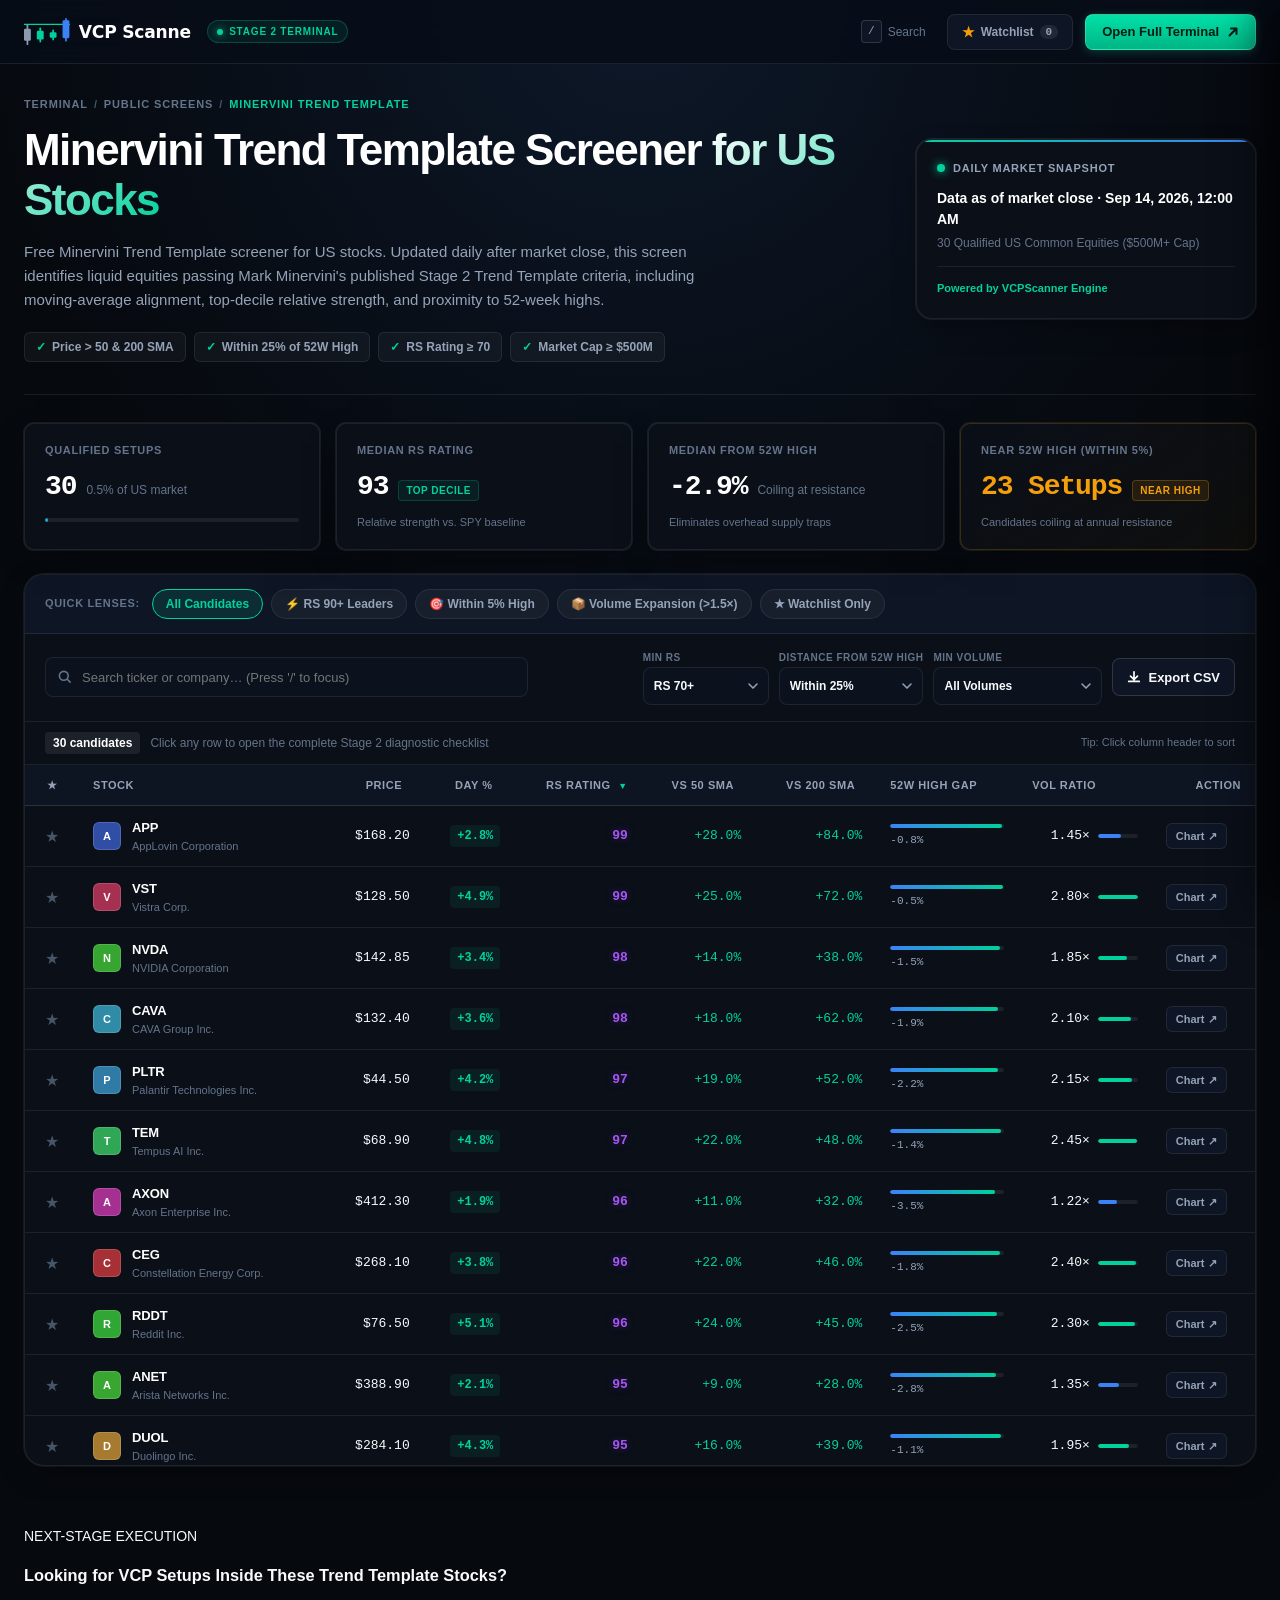
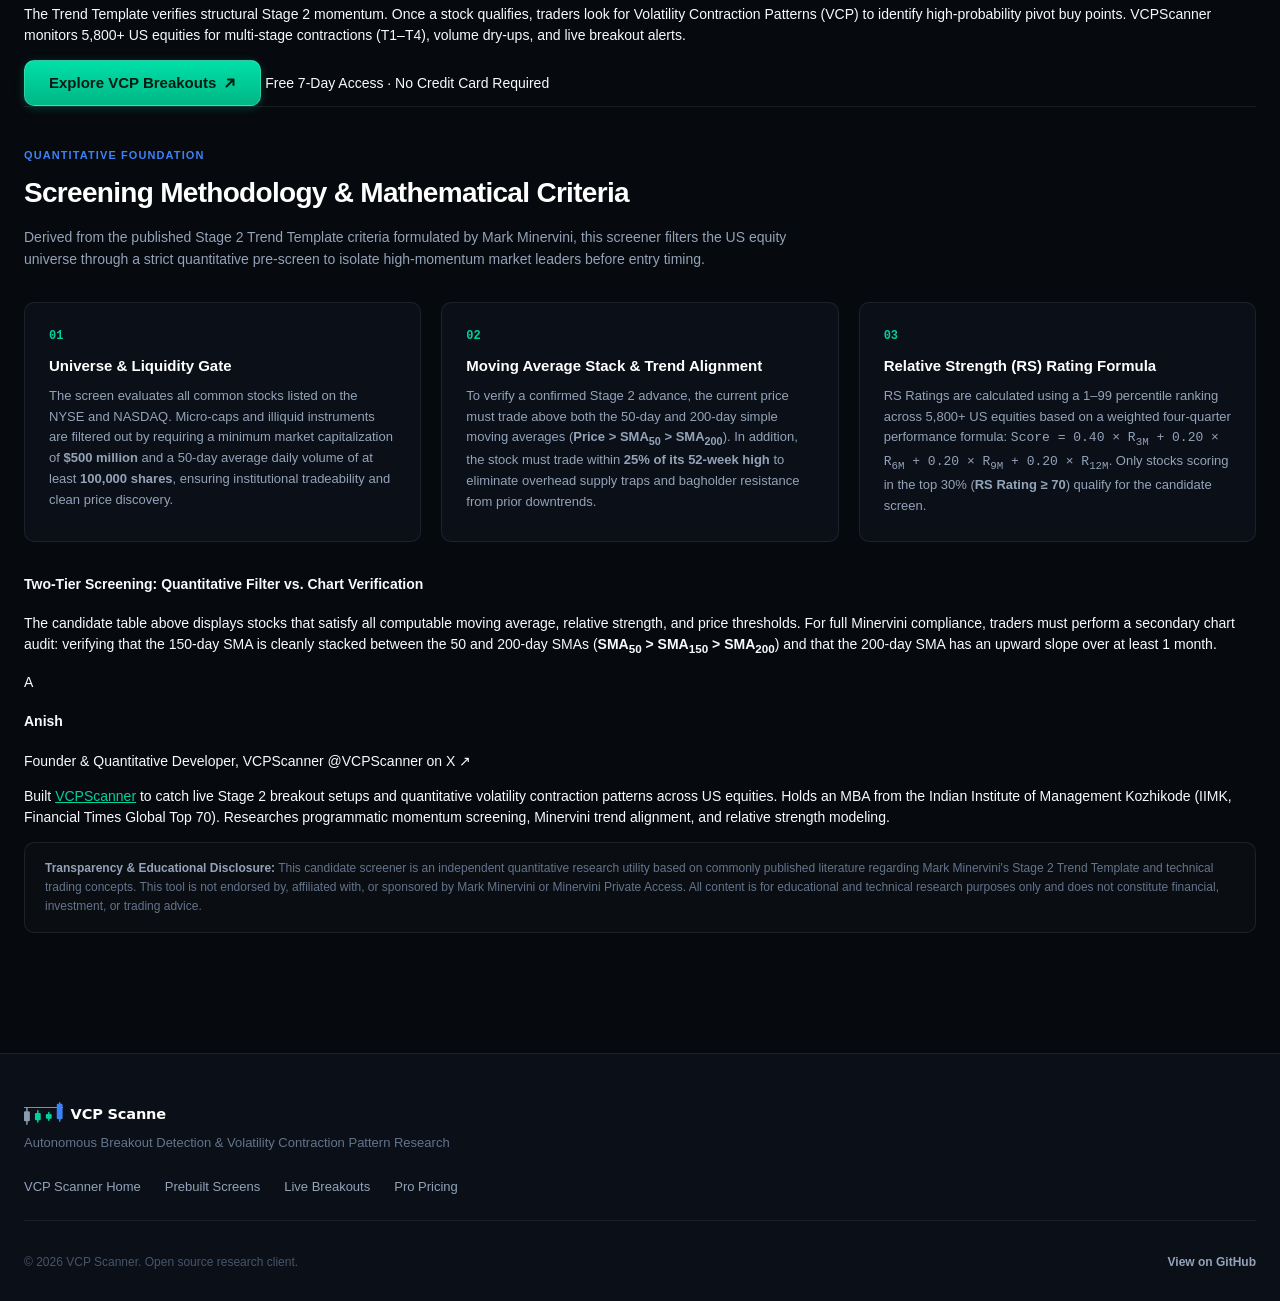
==== commit 4d506fbf: "Add index.html" ====
--- a/index.html
+++ b/index.html
@@ -3,8 +3,8 @@
 <head>
   <meta charset="utf-8">
   <meta name="viewport" content="width=device-width, initial-scale=1">
-  <meta name="description" content="Free Minervini Trend Template stock screener. Real-time candidate ranking for US Stage 2 growth stocks passing moving average alignment, 52-week-high proximity, and RS Rating >= 70.">
-  <meta name="keywords" content="Minervini trend template screener, Stage 2 stock scanner, VCP screener, Mark Minervini 8 rules, relative strength rating, breakout trading">
+  <meta name="description" content="Free Minervini Trend Template screener for US stocks. Updated daily after market close, this screen identifies US equities passing Mark Minervini's Stage 2 Trend Template criteria with moving-average alignment, RS rating ≥ 70, and 52-week-high proximity.">
+  <meta name="keywords" content="Minervini trend template screener, Minervini stock screener, Stage 2 stock screener, US stocks passing Minervini Trend Template, VCP screener, Mark Minervini 8 rules, relative strength rating">
   <meta name="robots" content="index,follow,max-image-preview:large">
   <link rel="canonical" href="https://Anish1294.github.io/minervini-trend-template-screener/">
   <link rel="sitemap" type="application/xml" title="Sitemap" href="sitemap.xml">
@@ -12,11 +12,11 @@
   <!-- Open Graph -->
   <meta property="og:type" content="website">
   <meta property="og:site_name" content="VCP Scanner">
-  <meta property="og:title" content="Minervini Trend Template Stock Screener | VCP Scanner">
-  <meta property="og:description" content="Institutional-grade Stage 2 trend scanner. Filter, inspect, and export US stocks passing Mark Minervini's Trend Template criteria with 8-rule diagnostic audit.">
+  <meta property="og:title" content="Minervini Trend Template Screener – US Stocks Updated Daily | VCPScanner">
+  <meta property="og:description" content="Free daily screen of US common equities passing Mark Minervini's Stage 2 Trend Template criteria with live moving-average spreads, RS ratings, and diagnostic checklist.">
   <meta property="og:url" content="https://Anish1294.github.io/minervini-trend-template-screener/">
   
-  <title>Minervini Trend Template Screener | VCP Scanner</title>
+  <title>Minervini Trend Template Screener – US Stocks Updated Daily | VCPScanner</title>
   
   <!-- Fonts -->
   <link rel="preconnect" href="https://fonts.googleapis.com">
@@ -26,22 +26,46 @@
   <link rel="icon" type="image/svg+xml" href="logo-icon.svg">
   <link rel="stylesheet" href="styles.css">
   
-  <!-- JSON-LD Structured Data -->
+  <!-- JSON-LD Structured Data (WebApplication + Author E-E-A-T) -->
   <script type="application/ld+json">
   {
     "@context": "https://schema.org",
     "@type": "WebApplication",
-    "name": "Minervini Trend Template Stock Screener",
+    "name": "Minervini Trend Template Screener for US Stocks",
     "url": "https://Anish1294.github.io/minervini-trend-template-screener/",
     "applicationCategory": "FinanceApplication",
     "operatingSystem": "Any",
+    "offers": {
+      "@type": "Offer",
+      "price": "0",
+      "priceCurrency": "USD"
+    },
+    "author": {
+      "@type": "Person",
+      "name": "Anish",
+      "jobTitle": "Founder & Quantitative Developer",
+      "description": "Founder and Quantitative Developer of VCPScanner. FT Global Top 70 MBA graduate (IIM Kozhikode) specializing in programmatic momentum screening, Stage 2 trend qualification, and Volatility Contraction Patterns (VCP) across US equities.",
+      "worksFor": {
+        "@type": "Organization",
+        "name": "VCP Scanner",
+        "url": "https://vcpscanner.com"
+      },
+      "alumniOf": {
+        "@type": "EducationalOrganization",
+        "name": "Indian Institute of Management Kozhikode (IIMK)",
+        "url": "https://www.iimk.ac.in"
+      },
+      "sameAs": [
+        "https://x.com/VCPScanner"
+      ]
+    },
     "creator": {
       "@type": "Organization",
       "name": "VCP Scanner",
       "url": "https://vcpscanner.com"
     },
     "isAccessibleForFree": true,
-    "description": "Interactive quantitative screener and diagnostic audit for US equities meeting Mark Minervini Stage 2 Trend Template criteria."
+    "description": "Free daily quantitative screener for US equities meeting Mark Minervini Stage 2 Trend Template criteria."
   }
   </script>
 </head>
@@ -91,11 +115,11 @@
         </div>
         
         <h1 class="hero-title">
-          Minervini Trend Template <span class="gradient-text">Candidate Screener</span>
+          Minervini Trend Template Screener <span class="gradient-text">for US Stocks</span>
         </h1>
         
         <p class="hero-desc">
-          Automated quantitative screening for US growth equities coiling in healthy Stage 2 uptrends. Every candidate trades above key moving averages, near annual highs, and exhibits top-tier institutional relative strength.
+          Free Minervini Trend Template screener for US stocks. Updated daily after market close, this screen identifies liquid equities passing Mark Minervini's published Stage 2 Trend Template criteria, including moving-average alignment, top-decile relative strength, and proximity to 52-week highs.
         </p>
 
         <div class="criteria-pill-row">
@@ -1828,81 +1852,85 @@
       </div>
     </aside>
 
-    <!-- World-Class VCPScanner Upgrade Bento Grid -->
-    <section class="upgrade-bento">
-      <div class="bento-header">
-        <div class="bento-eyebrow">INSTITUTIONAL EXECUTION</div>
-        <h2 class="bento-title">Why Top Growth Traders Graduate to <span class="gradient-text">VCPScanner Pro</span></h2>
-        <p class="bento-subtitle">
-          This free screener audits Stage 2 daily baselines. VCPScanner Pro equips you with real-time intraday pattern recognition, automated contraction depth detection, and live breakout alerts across 5,800+ US stocks.
-        </p>
-      </div>
-
-      <div class="bento-grid">
-        <div class="bento-card card-glow">
-          <div class="bento-icon">⚡</div>
-          <h3>Delayed Intraday &amp; 1-Minute Bar Alerts</h3>
-          <p>Don't wait for market close. Get instant execution alerts the exact second a stock crosses pivot resistance on explosive volume expansion.</p>
-        </div>
-
-        <div class="bento-card">
-          <div class="bento-icon">📉</div>
-          <h3>Algorithmic VCP Contraction Engine</h3>
-          <p>Our proprietary engine calculates contraction count (T1, T2, T3, T4), measuring depth percentages (e.g. 24% → 11% → 4%) and volume dry-up automatically.</p>
-        </div>
-
-        <div class="bento-card">
-          <div class="bento-icon">🎯</div>
-          <h3>Cheat &amp; High-Cheat Early Entries</h3>
-          <p>Identify low-in-the-base handles and early accumulation pockets 3 to 5 days before the broader market recognizes the traditional pivot breakout.</p>
-        </div>
-
-        <div class="bento-card">
-          <div class="bento-icon">🚀</div>
-          <h3>Interactive Rust/WASM Charting</h3>
-          <p>High-performance client-side charting with zero latency. Seamlessly toggle between daily, weekly, and intraday timeframes with pattern overlays.</p>
-        </div>
-      </div>
-
-      <div class="bento-cta-bar">
-        <div class="cta-text">
-          <strong>Access the Full Market Screener &amp; Live Breakout Engine</strong>
-          <span>Free 7-Day Access · No Credit Card Required · Delayed Intraday Data</span>
-        </div>
-        <a class="btn-primary large" data-product-link href="https://vcpscanner.com/screens/minervini-trend-template?utm_source=github&utm_medium=bento_cta&utm_campaign=minervini-trend-template-screener">
-          <span>Launch VCPScanner Pro</span>
-          <svg viewBox="0 0 12 12" width="12" height="12" fill="none" stroke="currentColor" stroke-width="2" stroke-linecap="round"><path d="M2.5 9.5L9.5 2.5M9.5 2.5H4M9.5 2.5V8"/></svg>
-        </a>
+    <!-- Seamless Upgrade Bridge to VCPScanner Pro -->
+    <section class="upgrade-cta-section" aria-label="Explore Live Volatility Contraction Patterns">
+      <div class="upgrade-cta-card">
+        <div class="upgrade-cta-content">
+          <span class="cta-eyebrow">NEXT-STAGE EXECUTION</span>
+          <h3>Looking for VCP Setups Inside These Trend Template Stocks?</h3>
+          <p>
+            The Trend Template verifies structural Stage 2 momentum. Once a stock qualifies, traders look for Volatility Contraction Patterns (VCP) to identify high-probability pivot buy points. VCPScanner monitors 5,800+ US equities for multi-stage contractions (T1–T4), volume dry-ups, and live breakout alerts.
+          </p>
+        </div>
+        <div class="upgrade-cta-action">
+          <a class="btn-primary large" data-product-link href="https://vcpscanner.com/screens/minervini-trend-template?utm_source=github&utm_medium=bridge_cta&utm_campaign=minervini-trend-template-screener">
+            <span>Explore VCP Breakouts</span>
+            <svg viewBox="0 0 12 12" width="12" height="12" fill="none" stroke="currentColor" stroke-width="2" stroke-linecap="round"><path d="M2.5 9.5L9.5 2.5M9.5 2.5H4M9.5 2.5V8"/></svg>
+          </a>
+          <span class="cta-subtext">Free 7-Day Access · No Credit Card Required</span>
+        </div>
       </div>
     </section>
 
-    <!-- Methodology & Educational Authority -->
-    <section class="methodology-section">
+    <!-- Quantitative Methodology & Rules Explanation -->
+    <section class="methodology-section" aria-label="Screening Methodology and Technical Formulas">
       <div class="methodology-header">
         <span class="method-eyebrow">QUANTITATIVE FOUNDATION</span>
-        <h2>Mark Minervini's Stage 2 Trend Template</h2>
+        <h2>Screening Methodology &amp; Mathematical Criteria</h2>
         <p>
-          Derived from the Specific Entry Point Analysis (SEPA®) methodology pioneered by U.S. Investing Champion Mark Minervini, the Stage 2 Trend Template is designed to ensure you only purchase stocks in confirmed, institutional uptrends.
+          Derived from the published Stage 2 Trend Template criteria formulated by Mark Minervini, this screener filters the US equity universe through a strict quantitative pre-screen to isolate high-momentum market leaders before entry timing.
         </p>
       </div>
 
       <div class="methodology-columns">
         <div class="method-card">
           <div class="method-num">01</div>
-          <h3>Why Stage 2 Only?</h3>
-          <p>Over 95% of all monster stock moves occur during Stage 2 advancing phases. By strictly excluding Stage 1 accumulation bases, Stage 3 topping patterns, and Stage 4 declines, you avoid dead money and debilitating drawdown risk.</p>
+          <h3>Universe &amp; Liquidity Gate</h3>
+          <p>
+            The screen evaluates all common stocks listed on the NYSE and NASDAQ. Micro-caps and illiquid instruments are filtered out by requiring a minimum market capitalization of <strong>$500 million</strong> and a 50-day average daily volume of at least <strong>100,000 shares</strong>, ensuring institutional tradeability and clean price discovery.
+          </p>
         </div>
 
         <div class="method-card">
           <div class="method-num">02</div>
-          <h3>The Overhead Supply Law</h3>
-          <p>Stocks trading more than 25% below their 52-week highs are trapped under thousands of underwater investors waiting to sell on every rally. Trading near 52-week highs eliminates bagholder resistance.</p>
+          <h3>Moving Average Stack &amp; Trend Alignment</h3>
+          <p>
+            To verify a confirmed Stage 2 advance, the current price must trade above both the 50-day and 200-day simple moving averages (<strong>Price &gt; SMA<sub>50</sub> &gt; SMA<sub>200</sub></strong>). In addition, the stock must trade within <strong>25% of its 52-week high</strong> to eliminate overhead supply traps and bagholder resistance from prior downtrends.
+          </p>
         </div>
 
         <div class="method-card">
           <div class="method-num">03</div>
-          <h3>The Baseline Before VCP</h3>
-          <p>A Volatility Contraction Pattern (VCP) cannot form in a vacuum. The Trend Template establishes the mandatory structural foundation before progressive volatility contraction can resolve into explosive breakouts.</p>
+          <h3>Relative Strength (RS) Rating Formula</h3>
+          <p>
+            RS Ratings are calculated using a 1–99 percentile ranking across 5,800+ US equities based on a weighted four-quarter performance formula:
+            <code>Score = 0.40 × R<sub>3M</sub> + 0.20 × R<sub>6M</sub> + 0.20 × R<sub>9M</sub> + 0.20 × R<sub>12M</sub></code>.
+            Only stocks scoring in the top 30% (<strong>RS Rating ≥ 70</strong>) qualify for the candidate screen.
+          </p>
+        </div>
+      </div>
+
+      <div class="methodology-audit-explainer">
+        <div class="explainer-card">
+          <h4>Two-Tier Screening: Quantitative Filter vs. Chart Verification</h4>
+          <p>
+            The candidate table above displays stocks that satisfy all computable moving average, relative strength, and price thresholds. For full Minervini compliance, traders must perform a secondary chart audit: verifying that the 150-day SMA is cleanly stacked between the 50 and 200-day SMAs (<strong>SMA<sub>50</sub> &gt; SMA<sub>150</sub> &gt; SMA<sub>200</sub></strong>) and that the 200-day SMA has an upward slope over at least 1 month.
+          </p>
+        </div>
+      </div>
+
+      <!-- Author E-E-A-T Attribution Card -->
+      <div class="author-card">
+        <div class="author-avatar" aria-hidden="true">A</div>
+        <div class="author-info">
+          <div class="author-name-row">
+            <h4>Anish</h4>
+            <span class="author-title">Founder &amp; Quantitative Developer, VCPScanner</span>
+            <a href="https://x.com/VCPScanner" class="author-x-link" target="_blank" rel="noopener noreferrer">@VCPScanner on X ↗</a>
+          </div>
+          <p class="author-bio">
+            Built <a href="https://vcpscanner.com" target="_blank" rel="noopener" style="color: var(--accent-teal); text-decoration: underline;">VCPScanner</a> to catch live Stage 2 breakout setups and quantitative volatility contraction patterns across US equities. Holds an MBA from the Indian Institute of Management Kozhikode (IIMK, Financial Times Global Top 70). Researches programmatic momentum screening, Minervini trend alignment, and relative strength modeling.
+          </p>
         </div>
       </div>
 
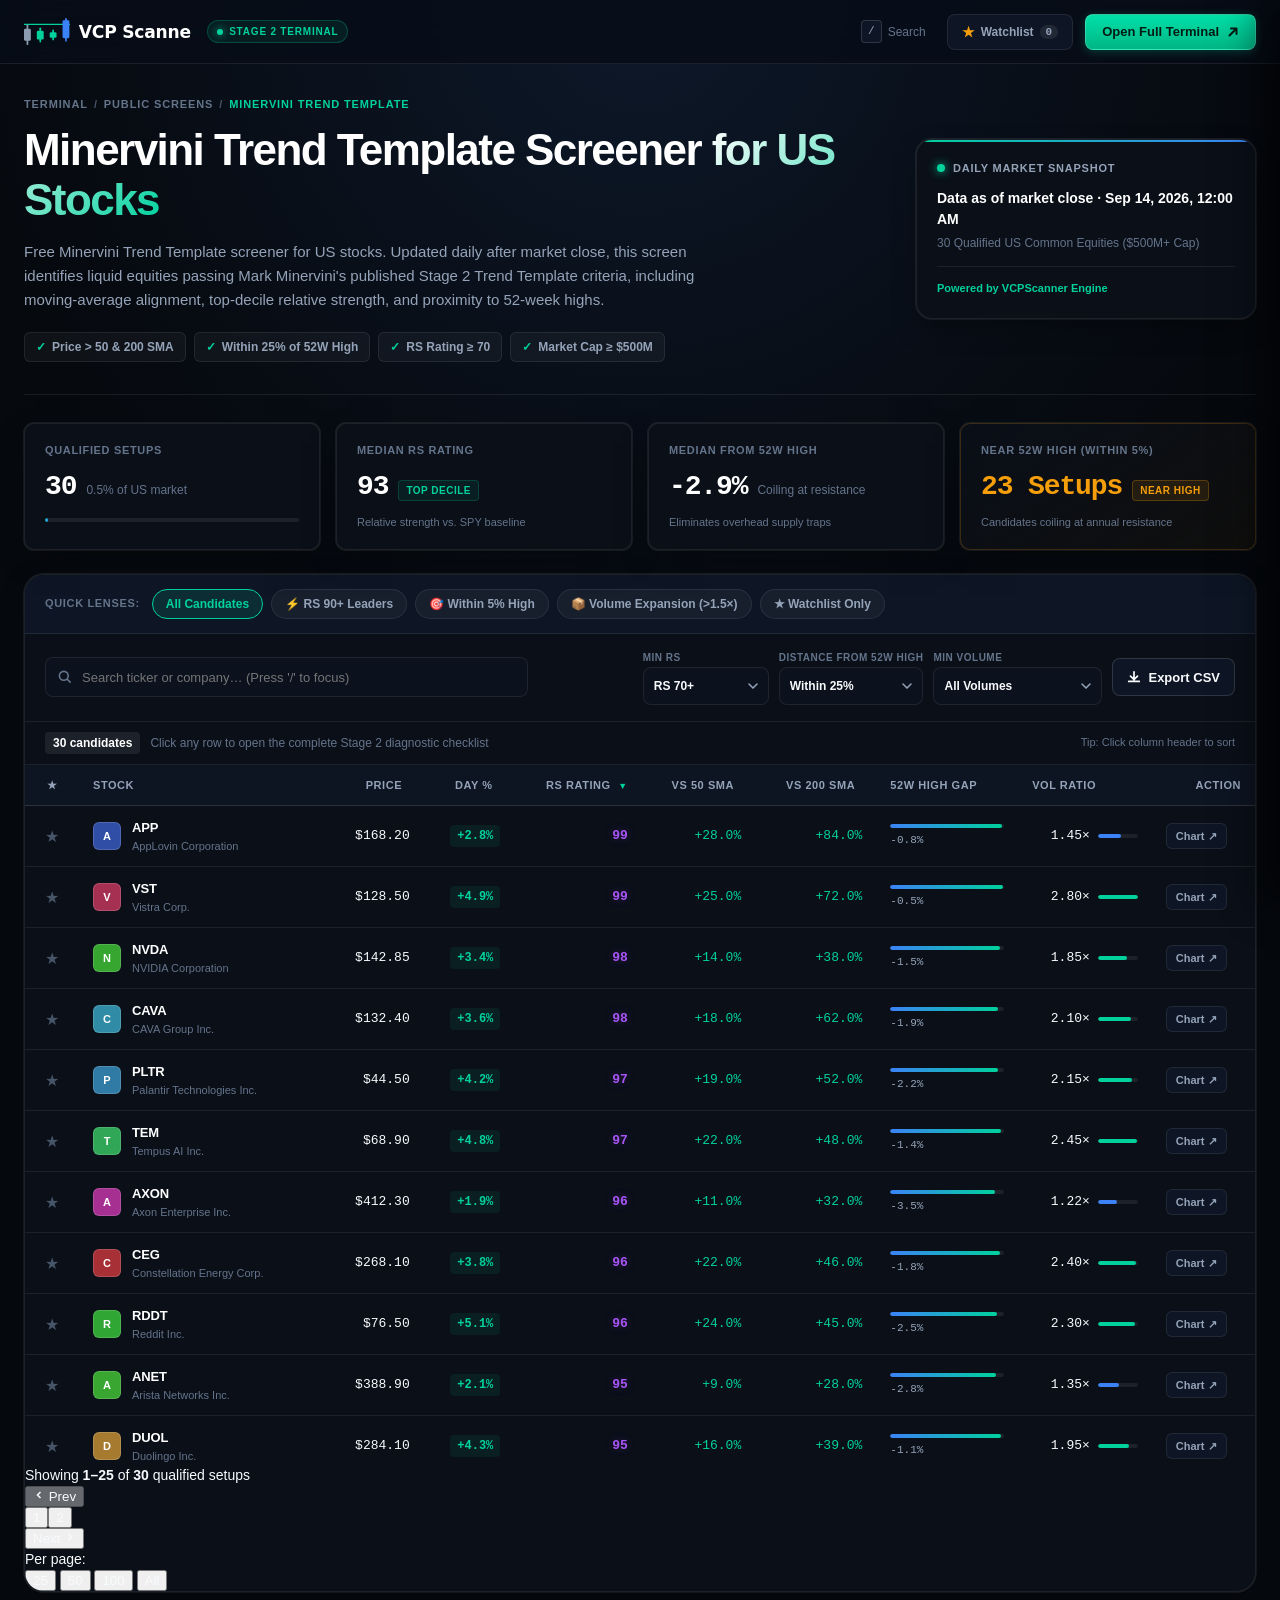
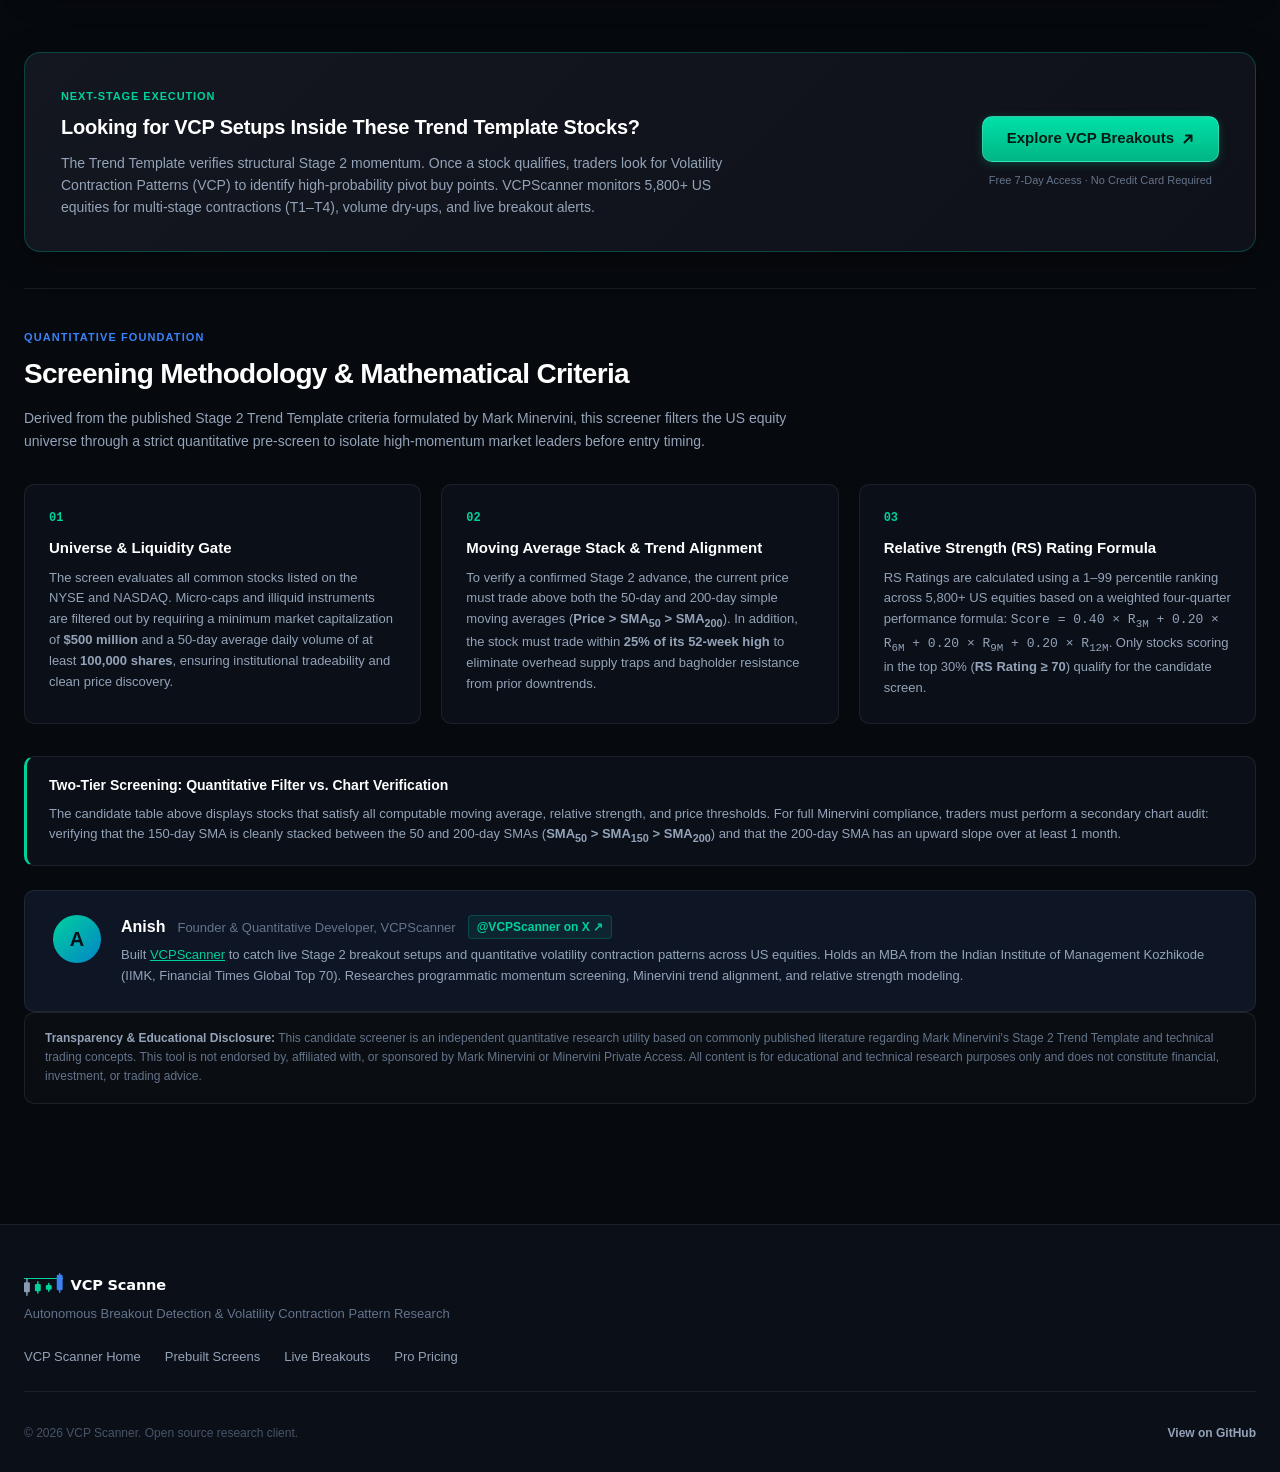
==== commit e23a6248: "Add index.html" ====
--- a/index.html
+++ b/index.html
@@ -1705,6 +1705,35 @@
           </table>
         </div>
 
+        <!-- Terminal Pagination Toolbar -->
+        <div id="pagination-bar" class="pagination-bar">
+          <div class="pagination-info">
+            <span id="pagination-range">Showing <strong>1–25</strong> of <strong>300</strong> qualified setups</span>
+          </div>
+
+          <div class="pagination-controls">
+            <button id="pg-prev" class="pg-btn" type="button" aria-label="Previous Page" disabled>
+              <svg viewBox="0 0 16 16" width="12" height="12" fill="none" stroke="currentColor" stroke-width="2"><path d="M10 12L6 8l4-4"/></svg>
+              <span>Prev</span>
+            </button>
+            <div id="pg-numbers" class="pg-numbers"></div>
+            <button id="pg-next" class="pg-btn" type="button" aria-label="Next Page">
+              <span>Next</span>
+              <svg viewBox="0 0 16 16" width="12" height="12" fill="none" stroke="currentColor" stroke-width="2"><path d="M6 4l4 4-4 4"/></svg>
+            </button>
+          </div>
+
+          <div class="pagination-size">
+            <span class="pg-size-label">Per page:</span>
+            <div class="pg-size-pills">
+              <button class="size-pill active" data-size="25" type="button">25</button>
+              <button class="size-pill" data-size="50" type="button">50</button>
+              <button class="size-pill" data-size="100" type="button">100</button>
+              <button class="size-pill" data-size="all" type="button">All</button>
+            </div>
+          </div>
+        </div>
+
         <div id="empty-state" class="empty-results hidden">
           <div class="empty-icon">🔍</div>
           <h3>No candidates match the current filters</h3>
--- a/styles.css
+++ b/styles.css
@@ -51,7 +51,6 @@
   --shadow-card: 0 10px 30px -10px rgba(0, 0, 0, 0.5), 0 0 0 1px var(--border-subtle);
   --shadow-glow: 0 0 25px rgba(0, 209, 157, 0.15);
 }
-
 /* Reset & Global */
 *, *::before, *::after {
   box-sizing: border-box;
@@ -1918,3 +1917,185 @@
     align-items: flex-start;
   }
 }
+
+/* ==========================================================================
+   Focused Upgrade Bridge CTA & Author E-E-A-T Card
+   ========================================================================== */
+.upgrade-cta-section {
+  margin-top: 40px;
+  margin-bottom: 36px;
+}
+
+.upgrade-cta-card {
+  background: linear-gradient(135deg, rgba(20, 24, 33, 0.95), rgba(15, 18, 26, 0.95));
+  border: 1px solid rgba(0, 210, 180, 0.25);
+  border-radius: var(--radius-lg);
+  padding: 32px 36px;
+  display: flex;
+  justify-content: space-between;
+  align-items: center;
+  gap: 32px;
+  box-shadow: 0 8px 32px rgba(0, 0, 0, 0.35);
+}
+
+.upgrade-cta-content {
+  max-width: 680px;
+}
+
+.upgrade-cta-content h3 {
+  font-size: 20px;
+  font-weight: 700;
+  color: #ffffff;
+  margin: 6px 0 10px 0;
+  letter-spacing: -0.01em;
+}
+
+.upgrade-cta-content p {
+  font-size: 14px;
+  line-height: 1.6;
+  color: var(--text-secondary);
+  margin: 0;
+}
+
+.cta-eyebrow {
+  font-size: 11px;
+  font-weight: 750;
+  text-transform: uppercase;
+  letter-spacing: 0.08em;
+  color: var(--accent-teal);
+}
+
+.upgrade-cta-action {
+  display: flex;
+  flex-direction: column;
+  align-items: center;
+  gap: 10px;
+  flex-shrink: 0;
+}
+
+.cta-subtext {
+  font-size: 11px;
+  color: var(--text-muted);
+}
+
+.methodology-audit-explainer {
+  margin-bottom: 24px;
+}
+
+.explainer-card {
+  background: var(--bg-surface);
+  border: 1px solid var(--border-subtle);
+  border-left: 3px solid var(--accent-teal);
+  border-radius: var(--radius-md);
+  padding: 18px 22px;
+}
+
+.explainer-card h4 {
+  margin: 0 0 8px;
+  font-size: 14px;
+  font-weight: 750;
+  color: #ffffff;
+}
+
+.explainer-card p {
+  margin: 0;
+  font-size: 13px;
+  line-height: 1.6;
+  color: var(--text-secondary);
+}
+
+.author-section {
+  margin-top: 24px;
+  margin-bottom: 48px;
+}
+
+.author-card {
+  background: var(--bg-card);
+  border: 1px solid var(--border-subtle);
+  border-radius: var(--radius-md);
+  padding: 24px 28px;
+  display: flex;
+  align-items: flex-start;
+  gap: 20px;
+}
+
+.author-avatar {
+  width: 48px;
+  height: 48px;
+  border-radius: 50%;
+  background: linear-gradient(135deg, var(--accent-teal), #0284c7);
+  color: #0d1117;
+  font-weight: 800;
+  font-size: 20px;
+  display: flex;
+  align-items: center;
+  justify-content: center;
+  flex-shrink: 0;
+}
+
+.author-info {
+  flex: 1;
+}
+
+.author-name-row {
+  display: flex;
+  align-items: center;
+  gap: 12px;
+  flex-wrap: wrap;
+  margin-bottom: 6px;
+}
+
+.author-name-row h4 {
+  font-size: 16px;
+  font-weight: 700;
+  color: #ffffff;
+  margin: 0;
+}
+
+.author-title {
+  font-size: 13px;
+  color: var(--text-muted);
+}
+
+.author-x-link {
+  font-size: 12px;
+  font-weight: 600;
+  color: var(--accent-teal);
+  text-decoration: none;
+  background: rgba(0, 210, 180, 0.08);
+  padding: 2px 8px;
+  border-radius: 4px;
+  border: 1px solid rgba(0, 210, 180, 0.2);
+  transition: all 0.15s ease;
+}
+
+.author-x-link:hover {
+  background: rgba(0, 210, 180, 0.18);
+  border-color: var(--accent-teal);
+}
+
+.author-bio {
+  font-size: 13px;
+  line-height: 1.6;
+  color: var(--text-secondary);
+  margin: 0;
+}
+
+@media (max-width: 768px) {
+  .upgrade-cta-card {
+    flex-direction: column;
+    align-items: flex-start;
+    padding: 24px;
+  }
+  .upgrade-cta-action {
+    width: 100%;
+  }
+  .upgrade-cta-action .btn-primary {
+    width: 100%;
+    justify-content: center;
+  }
+  .author-card {
+    flex-direction: column;
+    align-items: flex-start;
+  }
+}
